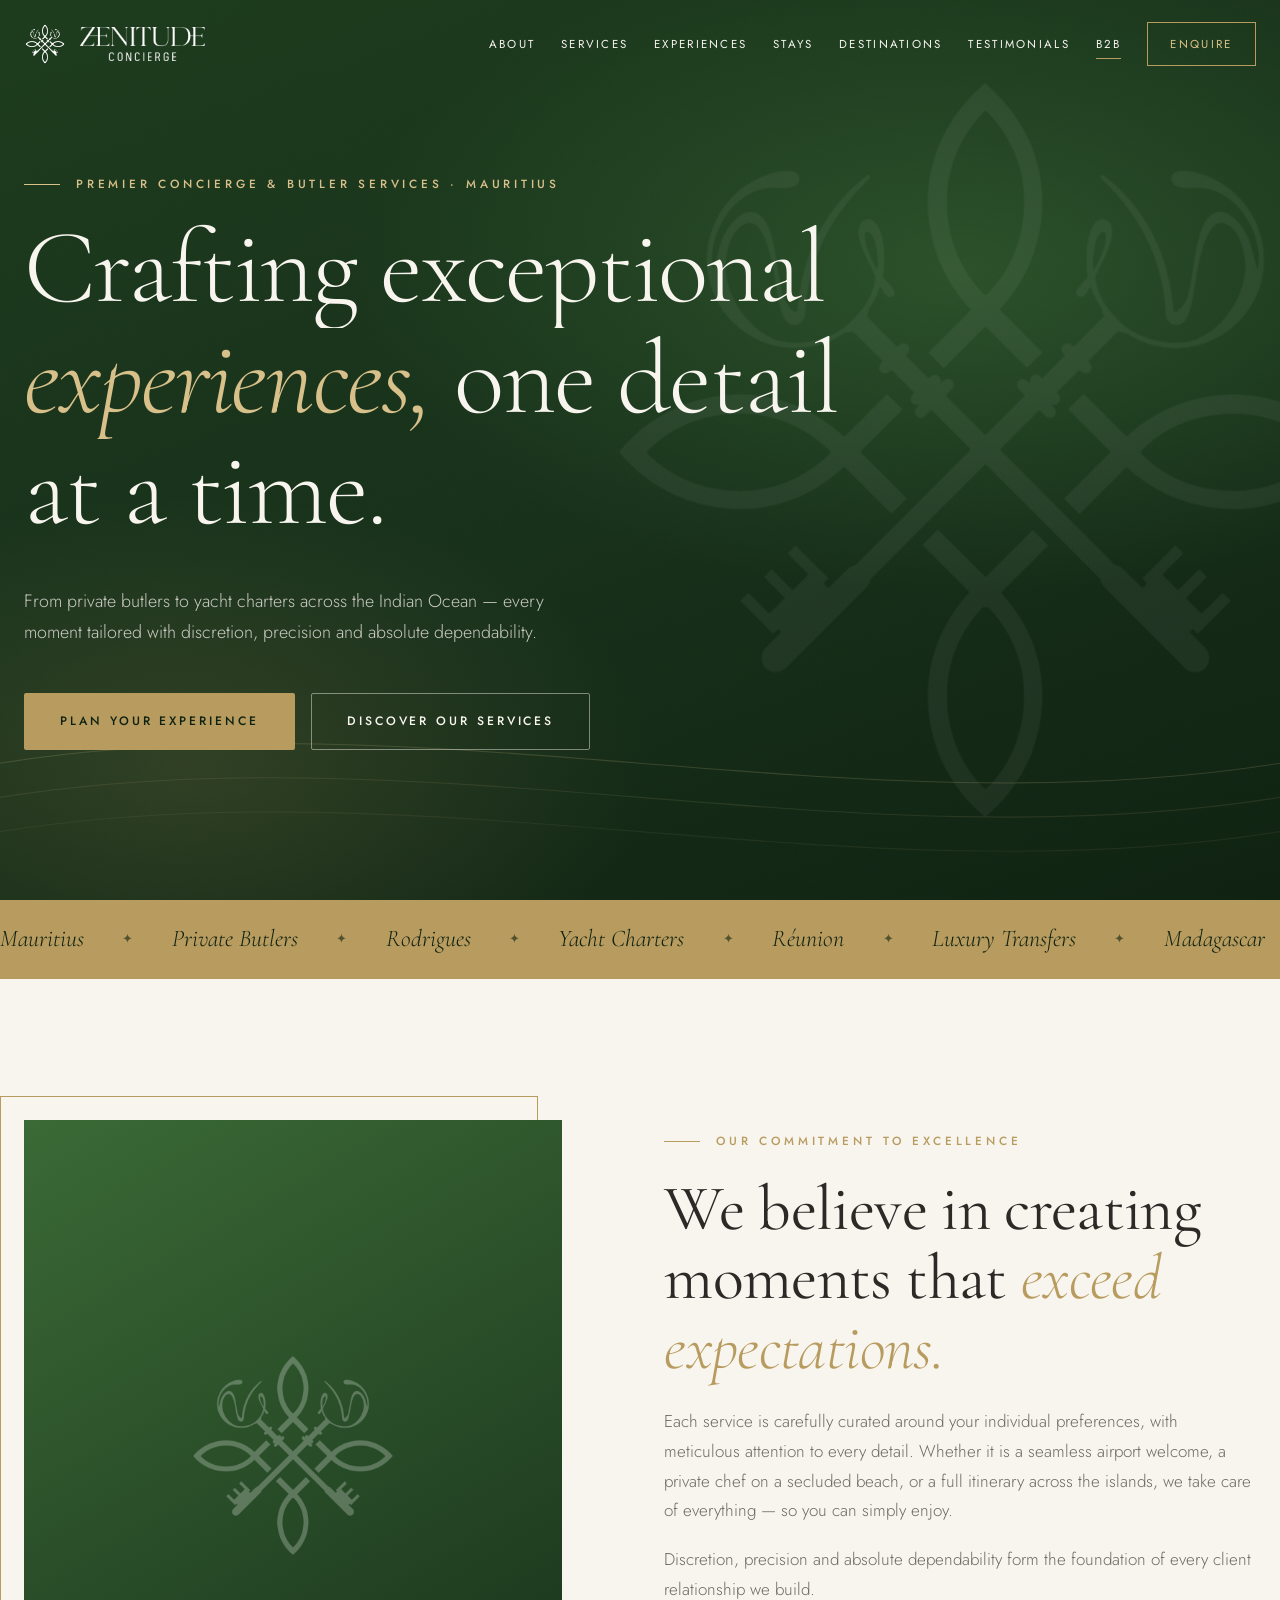
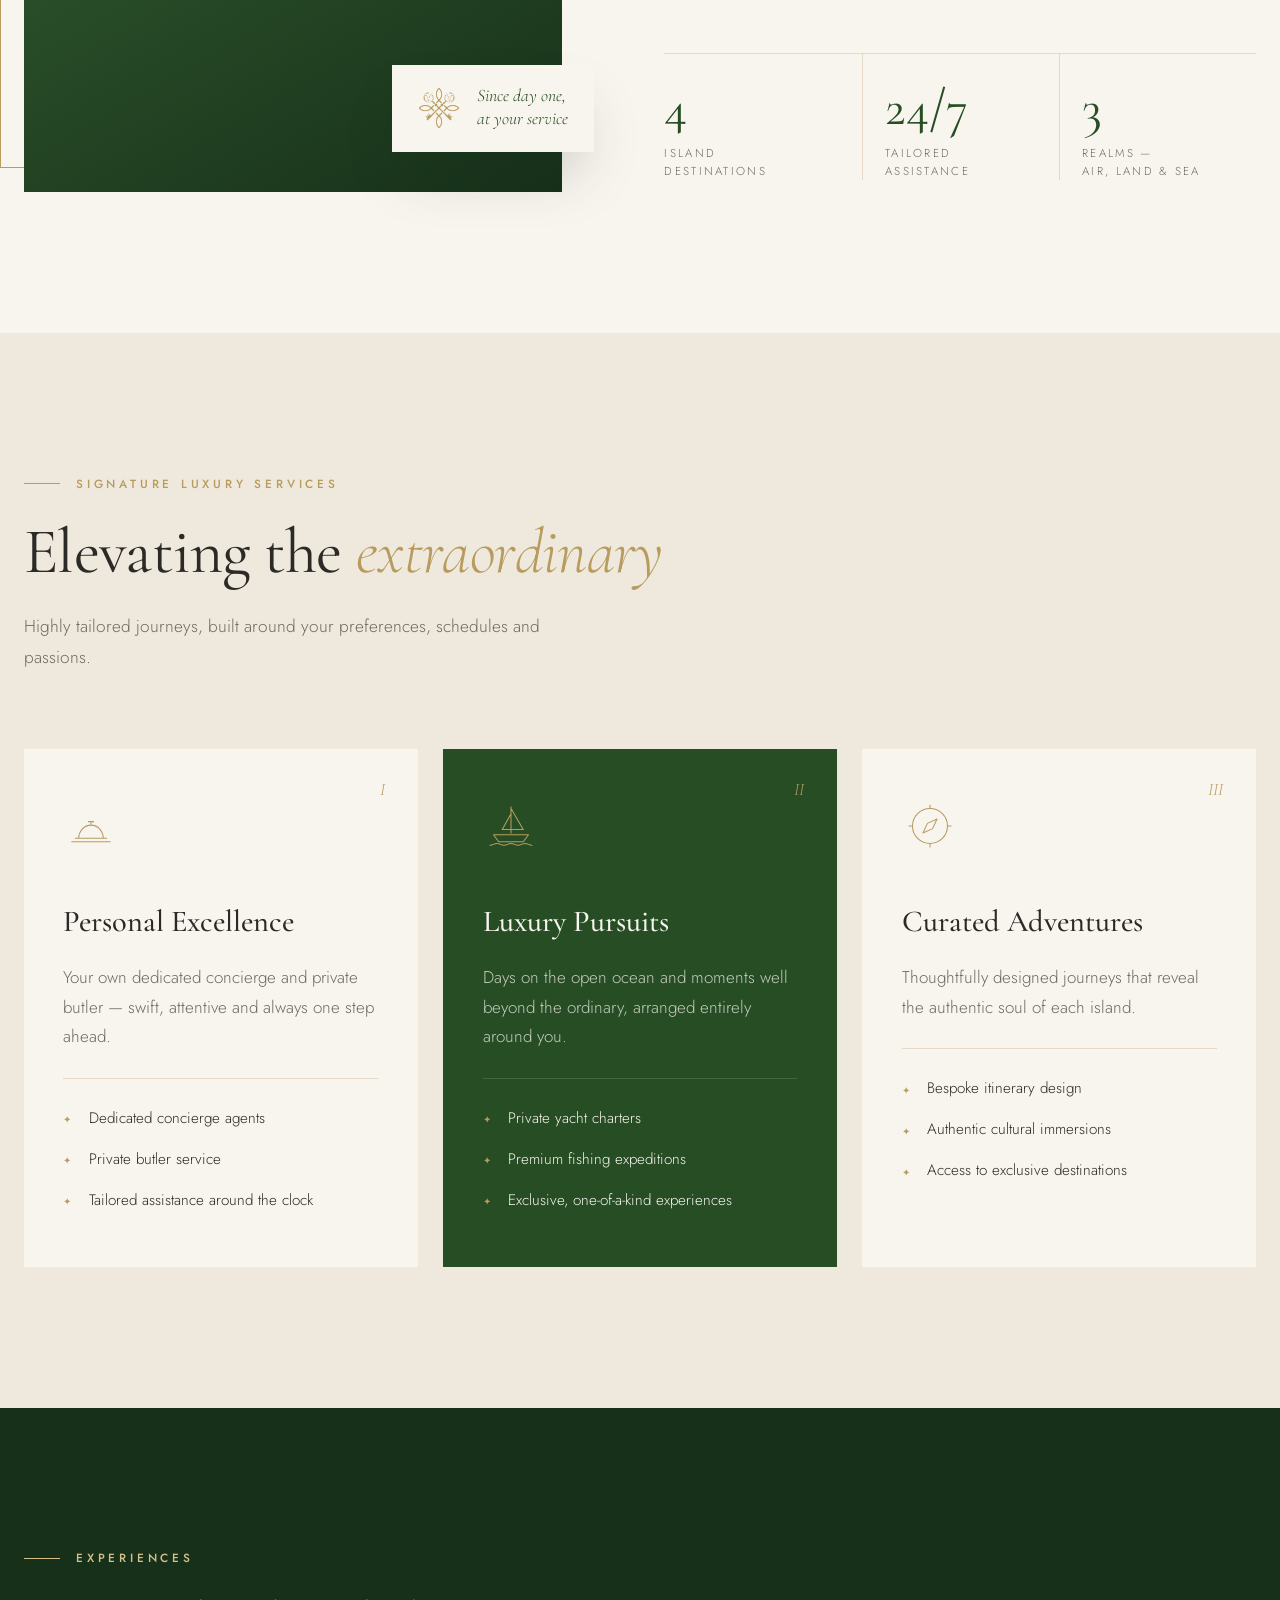
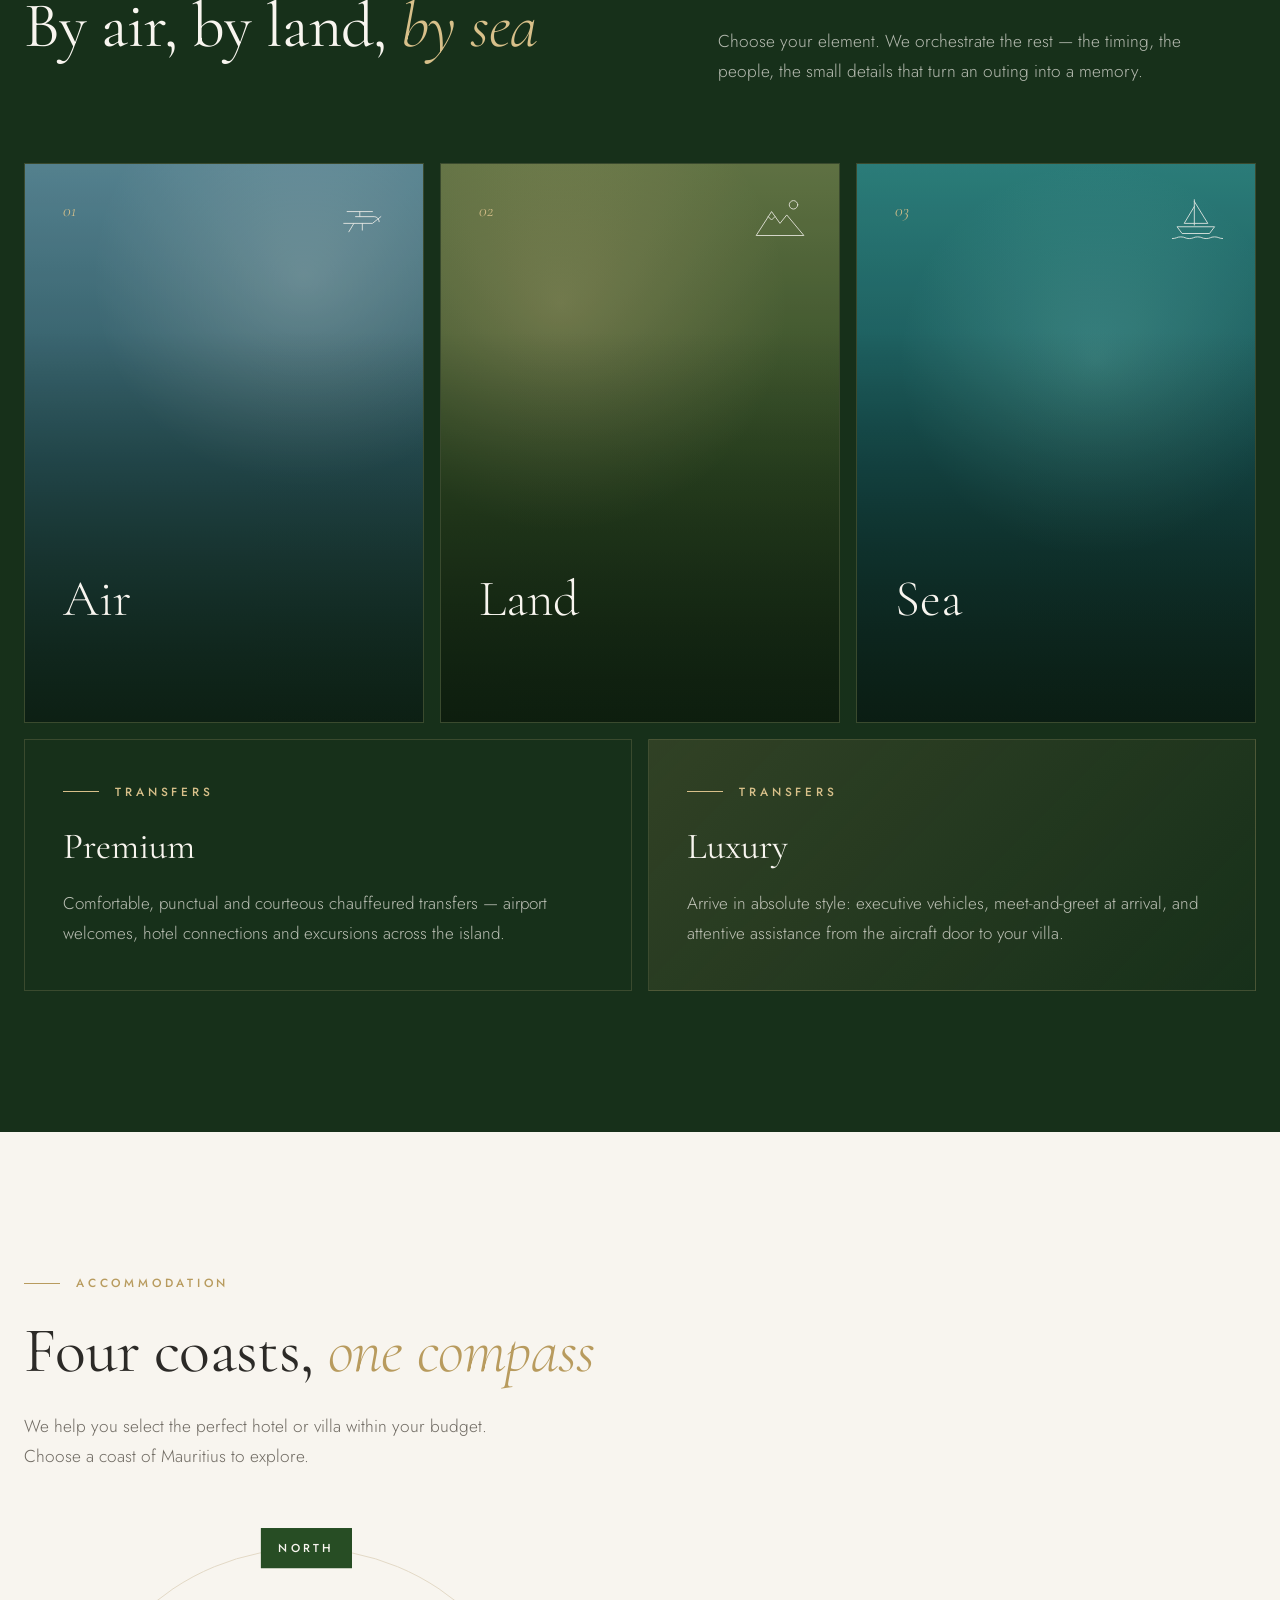
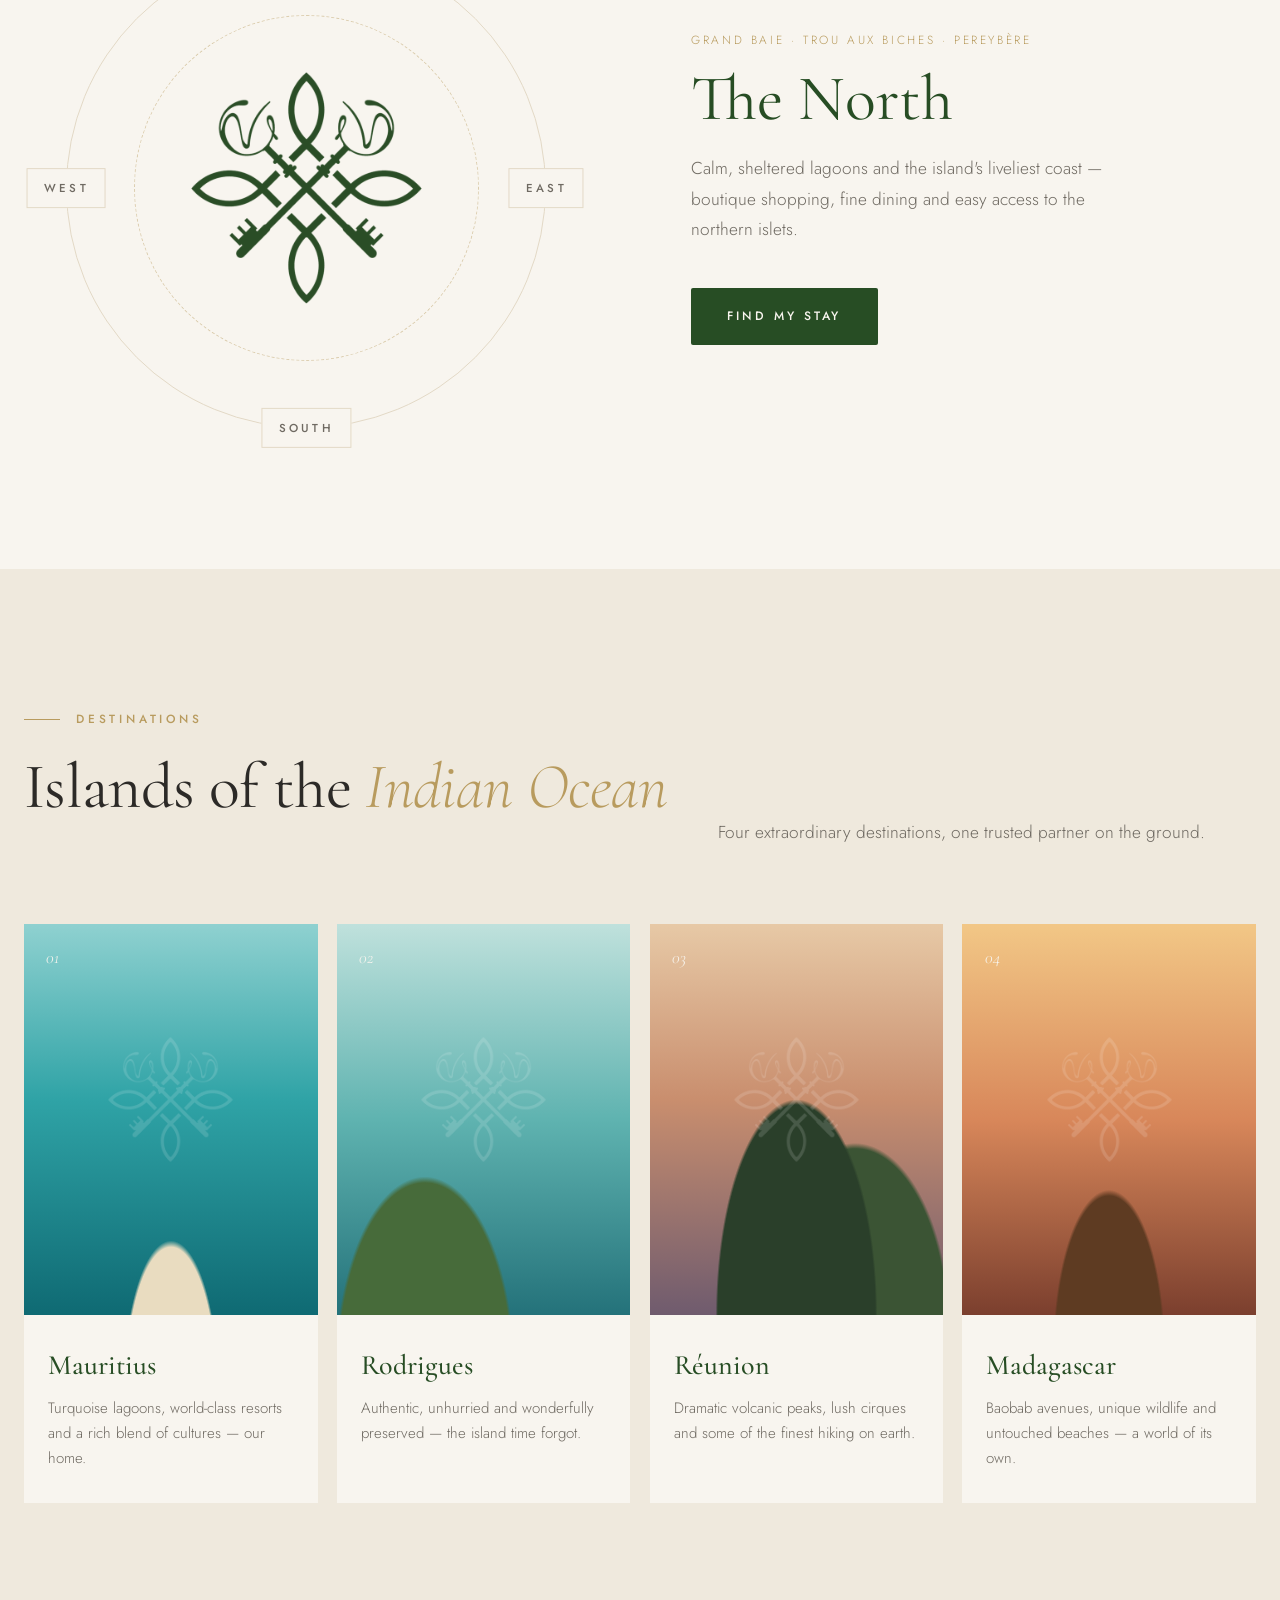
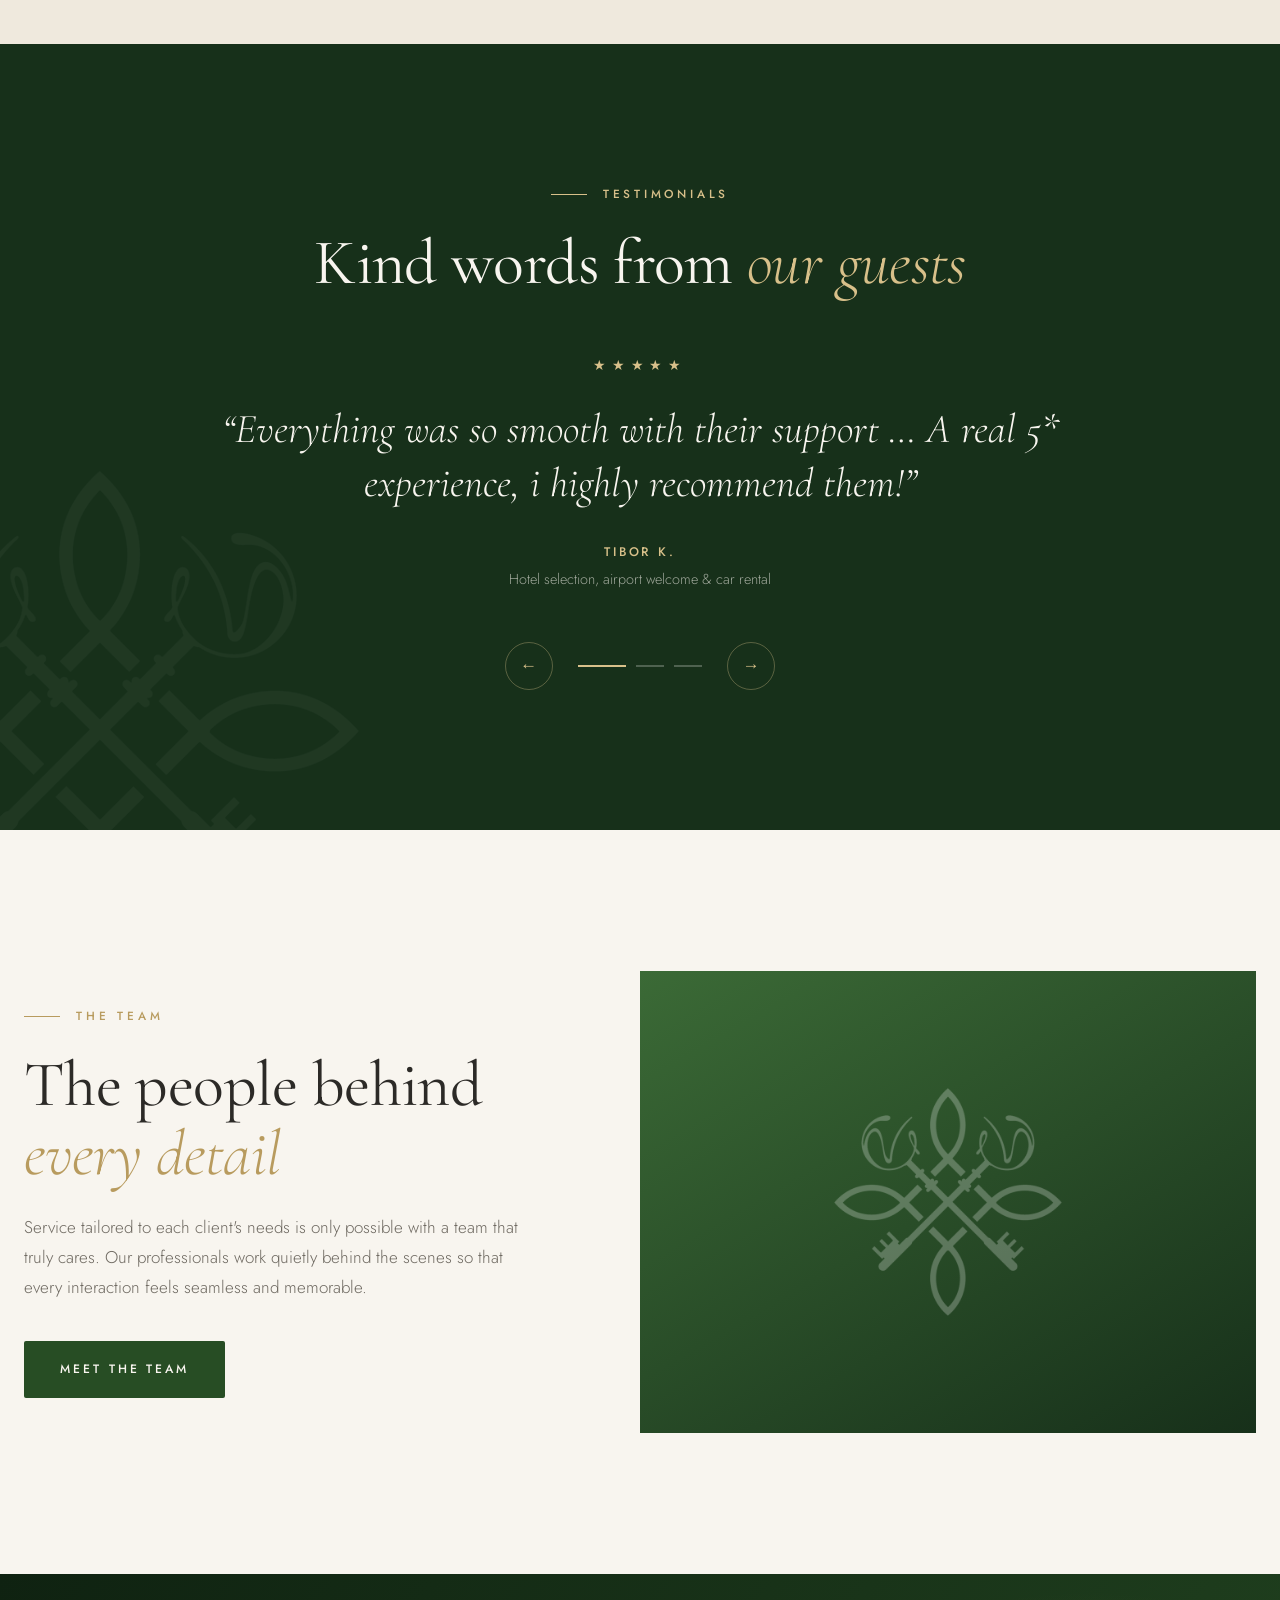
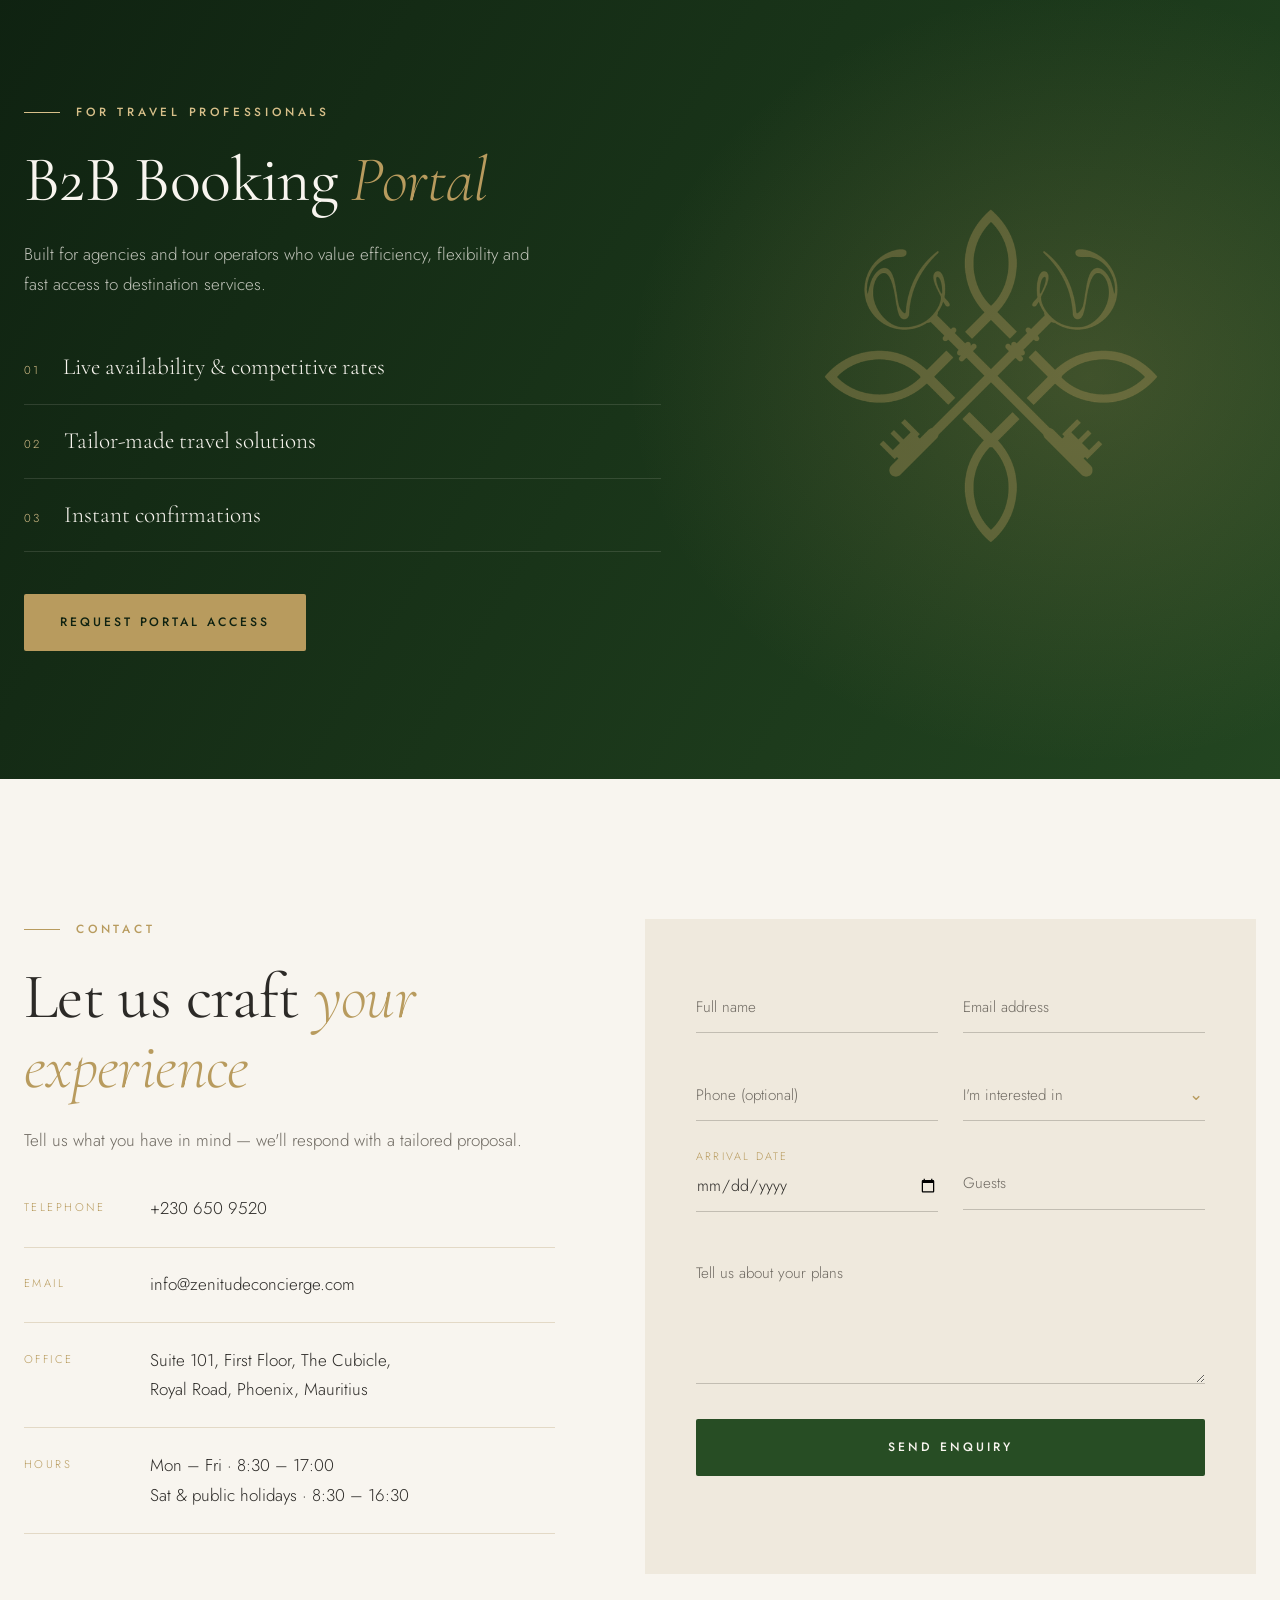
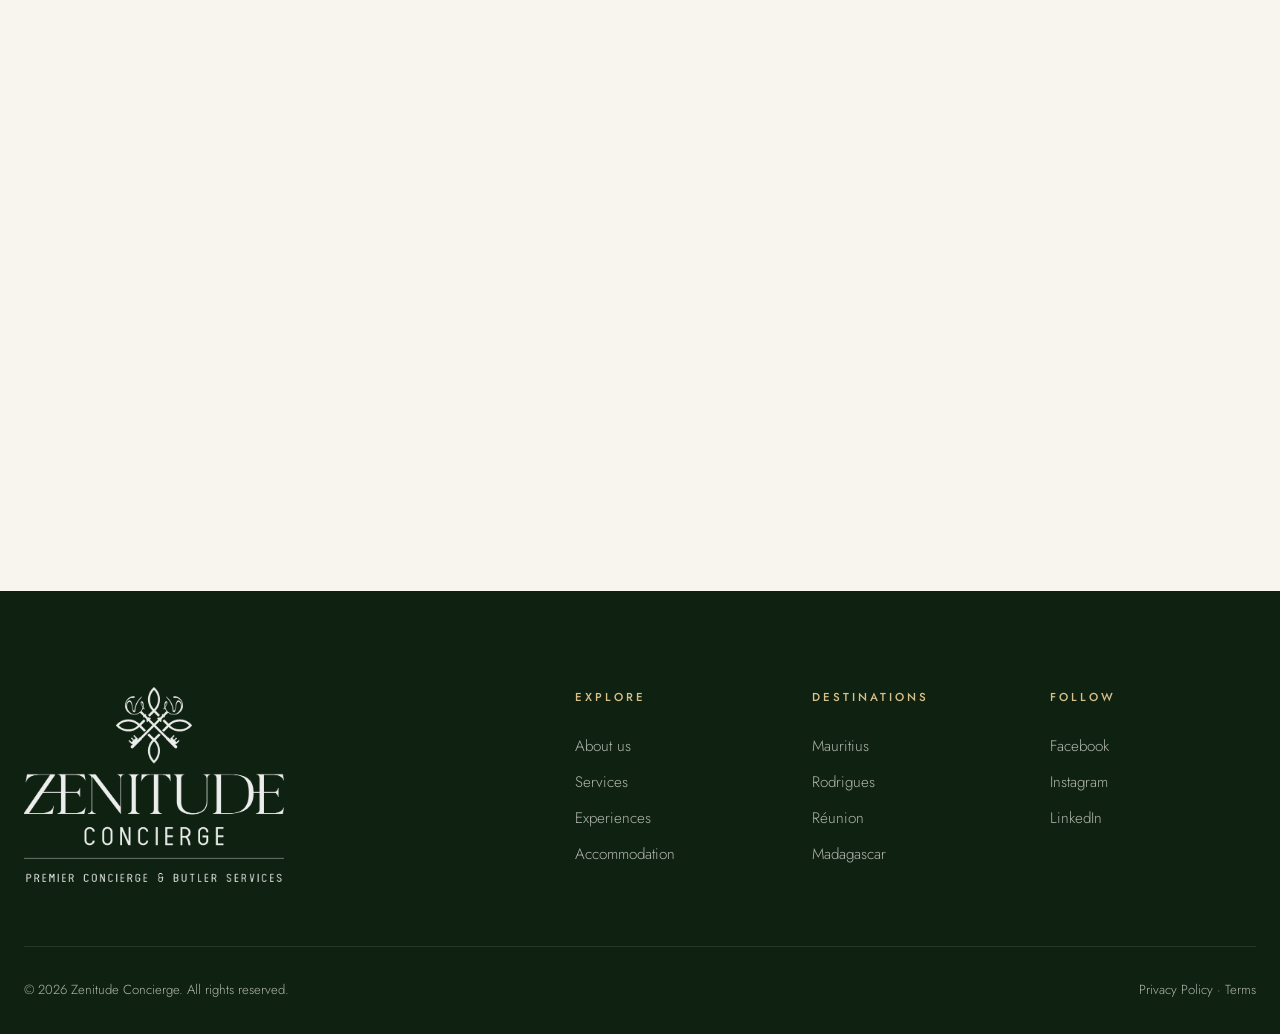
==== index.html @ 91eb210b "Add files via upload" ====
<!DOCTYPE html>
<html lang="en">
<head>
  <meta charset="UTF-8" />
  <meta name="viewport" content="width=device-width, initial-scale=1.0" />
  <title>Zenitude Concierge — Premier Concierge &amp; Butler Services · Mauritius</title>
  <meta name="description" content="Zenitude Concierge crafts exceptional experiences in Mauritius, Rodrigues, Réunion and Madagascar — private butlers, yacht charters, bespoke itineraries, premium transfers and curated stays." />
  <meta name="theme-color" content="#1b3519" />
  <meta property="og:title" content="Zenitude Concierge — Premier Concierge & Butler Services" />
  <meta property="og:description" content="Crafting exceptional experiences, one detail at a time." />
  <meta property="og:image" content="assets/logo-green.png" />
  <link rel="icon" type="image/png" sizes="32x32" href="assets/favicon-32.png" />
  <link rel="apple-touch-icon" href="assets/favicon-180.png" />
  <link rel="preconnect" href="https://fonts.googleapis.com" />
  <link rel="preconnect" href="https://fonts.gstatic.com" crossorigin />
  <link href="https://fonts.googleapis.com/css2?family=Cormorant+Garamond:ital,wght@0,300;0,400;0,500;0,600;1,300;1,400&family=Jost:wght@300;400;500&display=swap" rel="stylesheet" />
  <link rel="stylesheet" href="styles.css" />
</head>
<body>

  <!-- ============ PRELOADER ============ -->
  <div class="preloader" id="preloader" aria-hidden="true">
    <img src="assets/emblem-gold.png" alt="" class="preloader__emblem" />
    <span class="preloader__line"><span></span></span>
    <p class="preloader__text">Zenitude</p>
  </div>

  <!-- trailing ring that accompanies the emblem cursor (desktop only) -->
  <div class="cursor-ring" id="cursorRing" aria-hidden="true"></div>

  <!-- ============ HEADER ============ -->
  <header class="header" id="header">
    <div class="header__inner container">
      <a href="#top" class="header__brand" aria-label="Zenitude Concierge — home">
        <img src="assets/emblem-white.png" alt="" class="brand__emblem brand--light" />
        <img src="assets/emblem-green.png" alt="" class="brand__emblem brand--dark" />
        <img src="assets/wordmark-white.png" alt="Zenitude Concierge" class="brand__word brand--light" />
        <img src="assets/wordmark-green.png" alt="" class="brand__word brand--dark" />
      </a>

      <nav class="nav" id="nav" aria-label="Main">
        <a href="#about">About</a>
        <a href="#services">Services</a>
        <a href="#experiences">Experiences</a>
        <a href="#stays">Stays</a>
        <a href="#destinations">Destinations</a>
        <a href="#testimonials">Testimonials</a>
        <a href="#b2b">B2B</a>
        <a href="#contact" class="nav__cta">Enquire</a>
      </nav>

      <button class="burger" id="burger" aria-label="Open menu" aria-expanded="false" aria-controls="nav">
        <span></span><span></span>
      </button>
    </div>
  </header>

  <main id="top">

    <!-- ============ HERO ============ -->
    <section class="hero">
      <div class="hero__bg" aria-hidden="true">
        <img src="assets/emblem-white.png" alt="" class="hero__watermark" />
        <svg class="hero__waves" viewBox="0 0 1440 320" preserveAspectRatio="none">
          <path d="M0,192 C240,128 480,256 720,192 C960,128 1200,256 1440,192" />
          <path d="M0,224 C240,160 480,288 720,224 C960,160 1200,288 1440,224" />
          <path d="M0,256 C240,192 480,320 720,256 C960,192 1200,320 1440,256" />
        </svg>
      </div>

      <div class="hero__content container">
        <p class="eyebrow eyebrow--light reveal">Premier Concierge &amp; Butler Services · Mauritius</p>
        <h1 class="hero__title">
          <span class="line"><span>Crafting exceptional</span></span>
          <span class="line"><span><em>experiences,</em> one detail</span></span>
          <span class="line"><span>at a time.</span></span>
        </h1>
        <p class="hero__lead reveal">From private butlers to yacht charters across the Indian Ocean — every moment tailored with discretion, precision and absolute dependability.</p>
        <div class="hero__actions reveal">
          <a href="#contact" class="btn btn--gold">Plan your experience</a>
          <a href="#services" class="btn btn--ghost">Discover our services</a>
        </div>
      </div>

      <a href="#about" class="hero__scroll" aria-label="Scroll to content">
        <span>Scroll</span><i></i>
      </a>
    </section>

    <!-- ============ MARQUEE ============ -->
    <div class="marquee" aria-hidden="true">
      <div class="marquee__track">
        <span>Mauritius</span><b>✦</b><span>Private Butlers</span><b>✦</b><span>Rodrigues</span><b>✦</b><span>Yacht Charters</span><b>✦</b><span>Réunion</span><b>✦</b><span>Luxury Transfers</span><b>✦</b><span>Madagascar</span><b>✦</b><span>Bespoke Itineraries</span><b>✦</b>
        <span>Mauritius</span><b>✦</b><span>Private Butlers</span><b>✦</b><span>Rodrigues</span><b>✦</b><span>Yacht Charters</span><b>✦</b><span>Réunion</span><b>✦</b><span>Luxury Transfers</span><b>✦</b><span>Madagascar</span><b>✦</b><span>Bespoke Itineraries</span><b>✦</b>
      </div>
    </div>

    <!-- ============ ABOUT ============ -->
    <section class="about section" id="about">
      <div class="container about__grid">
        <div class="about__media reveal">
          <div class="frame">
            <img src="https://zenitudeconcierge.com/wp-content/uploads/2026/08/Hotel-Rep-1024x682.png" alt="A Zenitude Concierge representative welcoming guests" loading="lazy" onerror="this.closest('.frame').classList.add('frame--fallback')" />
            <img src="assets/emblem-white.png" alt="" class="frame__fallback-emblem" />
          </div>
          <div class="about__badge">
            <img src="assets/emblem-gold.png" alt="" />
            <span>Since day one,<br />at your service</span>
          </div>
        </div>

        <div class="about__text">
          <p class="eyebrow reveal">Our Commitment to Excellence</p>
          <h2 class="section__title reveal">We believe in creating moments that <em>exceed expectations.</em></h2>
          <p class="reveal">Each service is carefully curated around your individual preferences, with meticulous attention to every detail. Whether it is a seamless airport welcome, a private chef on a secluded beach, or a full itinerary across the islands, we take care of everything — so you can simply enjoy.</p>
          <p class="reveal">Discretion, precision and absolute dependability form the foundation of every client relationship we build.</p>

          <ul class="stats reveal">
            <li><strong data-count="4">4</strong><span>Island<br />destinations</span></li>
            <li><strong>24/7</strong><span>Tailored<br />assistance</span></li>
            <li><strong data-count="3">3</strong><span>Realms —<br />air, land &amp; sea</span></li>
          </ul>
        </div>
      </div>
    </section>

    <!-- ============ SERVICES ============ -->
    <section class="services section section--cream" id="services">
      <div class="container">
        <div class="section__head">
          <p class="eyebrow reveal">Signature Luxury Services</p>
          <h2 class="section__title reveal">Elevating the <em>extraordinary</em></h2>
          <p class="section__intro reveal">Highly tailored journeys, built around your preferences, schedules and passions.</p>
        </div>

        <div class="cards">
          <article class="card reveal">
            <span class="card__num">I</span>
            <svg class="card__icon" viewBox="0 0 64 64" aria-hidden="true"><path d="M14 46h36M18 46c0-8 6-15 14-15s14 7 14 15M32 31v-4M29 27h6M10 50h44"/></svg>
            <h3>Personal Excellence</h3>
            <p>Your own dedicated concierge and private butler — swift, attentive and always one step ahead.</p>
            <ul>
              <li>Dedicated concierge agents</li>
              <li>Private butler service</li>
              <li>Tailored assistance around the clock</li>
            </ul>
          </article>

          <article class="card card--feature reveal">
            <span class="card__num">II</span>
            <svg class="card__icon" viewBox="0 0 64 64" aria-hidden="true"><path d="M32 10v30M32 12l14 24H32M32 18 22 36h10M12 42h40l-6 8H18zM8 54c4 0 4-2 8-2s4 2 8 2 4-2 8-2 4 2 8 2 4-2 8-2 4 2 8 2"/></svg>
            <h3>Luxury Pursuits</h3>
            <p>Days on the open ocean and moments well beyond the ordinary, arranged entirely around you.</p>
            <ul>
              <li>Private yacht charters</li>
              <li>Premium fishing expeditions</li>
              <li>Exclusive, one-of-a-kind experiences</li>
            </ul>
          </article>

          <article class="card reveal">
            <span class="card__num">III</span>
            <svg class="card__icon" viewBox="0 0 64 64" aria-hidden="true"><circle cx="32" cy="32" r="20"/><path d="m40 24-5 11-11 5 5-11zM32 8v4M32 52v4M8 32h4M52 32h4"/></svg>
            <h3>Curated Adventures</h3>
            <p>Thoughtfully designed journeys that reveal the authentic soul of each island.</p>
            <ul>
              <li>Bespoke itinerary design</li>
              <li>Authentic cultural immersions</li>
              <li>Access to exclusive destinations</li>
            </ul>
          </article>
        </div>
      </div>
    </section>

    <!-- ============ EXPERIENCES ============ -->
    <section class="experiences section section--dark" id="experiences">
      <div class="container">
        <div class="section__head section__head--split">
          <div>
            <p class="eyebrow eyebrow--light reveal">Experiences</p>
            <h2 class="section__title reveal">By air, by land, <em>by sea</em></h2>
          </div>
          <p class="section__intro reveal">Choose your element. We orchestrate the rest — the timing, the people, the small details that turn an outing into a memory.</p>
        </div>

        <div class="realms">
          <article class="realm realm--air reveal" tabindex="0">
            <div class="realm__bg"></div>
            <span class="realm__idx">01</span>
            <svg class="realm__icon" viewBox="0 0 64 64" aria-hidden="true"><path d="M8 36h34l10-8M20 36l-6 10M30 36v8M22 28h22a6 6 0 0 1 6 6M12 22h30M27 22v6"/></svg>
            <div class="realm__body">
              <h3>Air</h3>
              <p>Helicopter tours and seaplane flights over turquoise lagoons, waterfalls and the iconic underwater-waterfall illusion of Le Morne.</p>
              <a href="#contact" class="link">Arrange a flight</a>
            </div>
          </article>

          <article class="realm realm--land reveal" tabindex="0">
            <div class="realm__bg"></div>
            <span class="realm__idx">02</span>
            <svg class="realm__icon" viewBox="0 0 64 64" aria-hidden="true"><path d="M4 50 22 22l10 14 8-10 20 24zM18 28l4 4 4-4"/><circle cx="48" cy="14" r="5"/></svg>
            <div class="realm__body">
              <h3>Land</h3>
              <p>Private guided excursions, nature reserves, tea routes, rum distilleries and cultural heritage — with your own friendly driver and guide.</p>
              <a href="#contact" class="link">Plan an excursion</a>
            </div>
          </article>

          <article class="realm realm--sea reveal" tabindex="0">
            <div class="realm__bg"></div>
            <span class="realm__idx">03</span>
            <svg class="realm__icon" viewBox="0 0 64 64" aria-hidden="true"><path d="M30 8v30M30 10l16 26H30M30 16 18 36h12M10 40h44l-6 8H16zM4 54c5 0 5-2 10-2s5 2 10 2 5-2 10-2 5 2 10 2 5-2 10-2 5 2 10 2"/></svg>
            <div class="realm__body">
              <h3>Sea</h3>
              <p>Private catamaran and yacht charters, deep-sea fishing, dolphin encounters and secluded island picnics.</p>
              <a href="#contact" class="link">Charter a yacht</a>
            </div>
          </article>
        </div>

        <!-- transfers -->
        <div class="transfers">
          <div class="transfer reveal">
            <p class="eyebrow eyebrow--light">Transfers</p>
            <h3>Premium</h3>
            <p>Comfortable, punctual and courteous chauffeured transfers — airport welcomes, hotel connections and excursions across the island.</p>
          </div>
          <div class="transfer transfer--gold reveal">
            <p class="eyebrow eyebrow--light">Transfers</p>
            <h3>Luxury</h3>
            <p>Arrive in absolute style: executive vehicles, meet-and-greet at arrival, and attentive assistance from the aircraft door to your villa.</p>
          </div>
        </div>
      </div>
    </section>

    <!-- ============ STAYS / ACCOMMODATION ============ -->
    <section class="stays section" id="stays">
      <div class="container">
        <div class="section__head">
          <p class="eyebrow reveal">Accommodation</p>
          <h2 class="section__title reveal">Four coasts, <em>one compass</em></h2>
          <p class="section__intro reveal">We help you select the perfect hotel or villa within your budget. Choose a coast of Mauritius to explore.</p>
        </div>

        <div class="compass reveal">
          <div class="compass__wheel">
            <img src="assets/emblem-green.png" alt="" class="compass__emblem" id="compassEmblem" />
            <button class="compass__pt compass__pt--n is-active" data-region="north">North</button>
            <button class="compass__pt compass__pt--e" data-region="east">East</button>
            <button class="compass__pt compass__pt--s" data-region="south">South</button>
            <button class="compass__pt compass__pt--w" data-region="west">West</button>
          </div>

          <div class="compass__panel" aria-live="polite">
            <p class="compass__kicker" id="regionKicker">Grand Baie · Trou aux Biches · Pereybère</p>
            <h3 class="compass__title" id="regionTitle">The North</h3>
            <p class="compass__desc" id="regionDesc">Calm, sheltered lagoons and the island's liveliest coast — boutique shopping, fine dining and easy access to the northern islets.</p>
            <a href="#contact" class="btn btn--green">Find my stay</a>
          </div>
        </div>
      </div>
    </section>

    <!-- ============ DESTINATIONS ============ -->
    <section class="destinations section section--cream" id="destinations">
      <div class="container">
        <div class="section__head section__head--split">
          <div>
            <p class="eyebrow reveal">Destinations</p>
            <h2 class="section__title reveal">Islands of the <em>Indian Ocean</em></h2>
          </div>
          <p class="section__intro reveal">Four extraordinary destinations, one trusted partner on the ground.</p>
        </div>

        <div class="dests">
          <article class="dest dest--mu reveal">
            <span class="dest__no">01</span>
            <div class="dest__art"></div>
            <div class="dest__body">
              <h3>Mauritius</h3>
              <p>Turquoise lagoons, world-class resorts and a rich blend of cultures — our home.</p>
            </div>
          </article>
          <article class="dest dest--ro reveal">
            <span class="dest__no">02</span>
            <div class="dest__art"></div>
            <div class="dest__body">
              <h3>Rodrigues</h3>
              <p>Authentic, unhurried and wonderfully preserved — the island time forgot.</p>
            </div>
          </article>
          <article class="dest dest--re reveal">
            <span class="dest__no">03</span>
            <div class="dest__art"></div>
            <div class="dest__body">
              <h3>Réunion</h3>
              <p>Dramatic volcanic peaks, lush cirques and some of the finest hiking on earth.</p>
            </div>
          </article>
          <article class="dest dest--mg reveal">
            <span class="dest__no">04</span>
            <div class="dest__art"></div>
            <div class="dest__body">
              <h3>Madagascar</h3>
              <p>Baobab avenues, unique wildlife and untouched beaches — a world of its own.</p>
            </div>
          </article>
        </div>
      </div>
    </section>

    <!-- ============ TESTIMONIALS ============ -->
    <section class="testimonials section section--dark" id="testimonials">
      <img src="assets/emblem-white.png" alt="" class="testimonials__mark" aria-hidden="true" />
      <div class="container">
        <p class="eyebrow eyebrow--light reveal center">Testimonials</p>
        <h2 class="section__title reveal center">Kind words from <em>our guests</em></h2>

        <div class="slider reveal" id="slider">
          <div class="slider__track">
            <figure class="quote is-active">
              <div class="stars" aria-label="5 stars">★★★★★</div>
              <blockquote>“Everything was so smooth with their support … A real 5* experience, i highly recommend them!”</blockquote>
              <figcaption><strong>Tibor K.</strong><span>Hotel selection, airport welcome &amp; car rental</span></figcaption>
            </figure>
            <figure class="quote">
              <div class="stars" aria-label="5 stars">★★★★★</div>
              <blockquote>“The best time we had in Mauritius … Bruno, who orchestrated everything flawlessly.”</blockquote>
              <figcaption><strong>Roy Barnatan</strong><span>Four-day private journey</span></figcaption>
            </figure>
            <figure class="quote">
              <div class="stars" aria-label="5 stars">★★★★★</div>
              <blockquote>“The excursions were very nice … We had a wonderful vacation in Mauritius.”</blockquote>
              <figcaption><strong>Birgit S.</strong><span>Four guided excursions</span></figcaption>
            </figure>
          </div>
          <div class="slider__nav">
            <button class="slider__arrow" data-dir="-1" aria-label="Previous testimonial">←</button>
            <div class="slider__dots" role="tablist"></div>
            <button class="slider__arrow" data-dir="1" aria-label="Next testimonial">→</button>
          </div>
        </div>
      </div>
    </section>

    <!-- ============ TEAM ============ -->
    <section class="team section" id="team">
      <div class="container team__grid">
        <div class="team__text">
          <p class="eyebrow reveal">The Team</p>
          <h2 class="section__title reveal">The people behind <em>every detail</em></h2>
          <p class="reveal">Service tailored to each client's needs is only possible with a team that truly cares. Our professionals work quietly behind the scenes so that every interaction feels seamless and memorable.</p>
          <a href="#contact" class="btn btn--green reveal">Meet the team</a>
        </div>
        <div class="team__media reveal">
          <div class="frame frame--wide">
            <img src="https://zenitudeconcierge.com/wp-content/uploads/2026/08/the-team-e1786623455626.png" alt="The Zenitude Concierge team" loading="lazy" onerror="this.closest('.frame').classList.add('frame--fallback')" />
            <img src="assets/emblem-white.png" alt="" class="frame__fallback-emblem" />
          </div>
        </div>
      </div>
    </section>

    <!-- ============ B2B ============ -->
    <section class="b2b" id="b2b">
      <div class="container b2b__inner">
        <div class="b2b__text">
          <p class="eyebrow eyebrow--light reveal">For Travel Professionals</p>
          <h2 class="section__title reveal">B2B Booking <em>Portal</em></h2>
          <p class="reveal">Built for agencies and tour operators who value efficiency, flexibility and fast access to destination services.</p>
          <ul class="b2b__list reveal">
            <li><span>01</span>Live availability &amp; competitive rates</li>
            <li><span>02</span>Tailor-made travel solutions</li>
            <li><span>03</span>Instant confirmations</li>
          </ul>
          <a href="mailto:sales@zenitudeconcierge.com?subject=B2B%20Portal%20Access" class="btn btn--gold reveal">Request portal access</a>
        </div>
        <div class="b2b__art reveal" aria-hidden="true">
          <img src="https://zenitudeconcierge.com/wp-content/uploads/2026/08/New-Flute-e1786538997167.png" alt="" class="b2b__flute" loading="lazy" onerror="this.style.display='none'" />
          <img src="assets/emblem-gold.png" alt="" class="b2b__emblem" />
        </div>
      </div>
    </section>

    <!-- ============ CONTACT ============ -->
    <section class="contact section" id="contact">
      <div class="container contact__grid">
        <div class="contact__info">
          <p class="eyebrow reveal">Contact</p>
          <h2 class="section__title reveal">Let us craft <em>your experience</em></h2>
          <p class="reveal">Tell us what you have in mind — we'll respond with a tailored proposal.</p>

          <dl class="details reveal">
            <div><dt>Telephone</dt><dd><a href="tel:+2306509520">+230 650 9520</a></dd></div>
            <div><dt>Email</dt><dd><a href="mailto:info@zenitudeconcierge.com">info@zenitudeconcierge.com</a></dd></div>
            <div><dt>Office</dt><dd>Suite 101, First Floor, The Cubicle,<br />Royal Road, Phoenix, Mauritius</dd></div>
            <div><dt>Hours</dt><dd>Mon – Fri · 8:30 – 17:00<br />Sat &amp; public holidays · 8:30 – 16:30</dd></div>
          </dl>
        </div>

        <form class="form reveal" id="contactForm" novalidate>
          <div class="form__row">
            <label class="field"><input type="text" name="name" placeholder=" " required /><span>Full name</span></label>
            <label class="field"><input type="email" name="email" placeholder=" " required /><span>Email address</span></label>
          </div>
          <div class="form__row">
            <label class="field"><input type="tel" name="phone" placeholder=" " /><span>Phone (optional)</span></label>
            <label class="field field--select">
              <select name="interest" required>
                <option value="" disabled selected hidden></option>
                <option>Private Butler / Concierge</option>
                <option>Yacht Charter &amp; Fishing</option>
                <option>Excursions &amp; Itineraries</option>
                <option>Transfers</option>
                <option>Accommodation</option>
                <option>B2B Partnership</option>
              </select>
              <span>I'm interested in</span>
            </label>
          </div>
          <div class="form__row">
            <label class="field"><input type="date" name="date" placeholder=" " /><span>Arrival date</span></label>
            <label class="field"><input type="number" name="guests" min="1" placeholder=" " /><span>Guests</span></label>
          </div>
          <label class="field"><textarea name="message" rows="4" placeholder=" " required></textarea><span>Tell us about your plans</span></label>
          <button type="submit" class="btn btn--green btn--full">Send enquiry</button>
          <p class="form__note" id="formNote" role="status"></p>
        </form>
      </div>

      <div class="map container reveal">
        <iframe title="Zenitude Concierge office location" src="https://maps.google.com/maps?q=The%20Cubicle%2C%20Royal%20Road%2C%20Phoenix%2C%20Mauritius&z=15&output=embed" loading="lazy" referrerpolicy="no-referrer-when-downgrade"></iframe>
      </div>
    </section>
  </main>

  <!-- ============ FOOTER ============ -->
  <footer class="footer">
    <div class="container">
      <div class="footer__top">
        <img src="assets/logo-white.png" alt="Zenitude Concierge — Premier Concierge & Butler Services" class="footer__logo" />
        <div class="footer__cols">
          <div>
            <h4>Explore</h4>
            <a href="#about">About us</a>
            <a href="#services">Services</a>
            <a href="#experiences">Experiences</a>
            <a href="#stays">Accommodation</a>
          </div>
          <div>
            <h4>Destinations</h4>
            <a href="#destinations">Mauritius</a>
            <a href="#destinations">Rodrigues</a>
            <a href="#destinations">Réunion</a>
            <a href="#destinations">Madagascar</a>
          </div>
          <div>
            <h4>Follow</h4>
            <a href="https://www.facebook.com/profile.php?id=61572717015871" target="_blank" rel="noopener">Facebook</a>
            <a href="https://www.instagram.com/zenitude_concierge/" target="_blank" rel="noopener">Instagram</a>
            <a href="https://www.linkedin.com/company/zenitude-premier-concierge-butler-services/" target="_blank" rel="noopener">LinkedIn</a>
          </div>
        </div>
      </div>
      <div class="footer__bottom">
        <p>© <span id="year">2026</span> Zenitude Concierge. All rights reserved.</p>
        <p><a href="/privacy-policy/">Privacy Policy</a> · <a href="/terms/">Terms</a></p>
      </div>
    </div>
  </footer>

  <a href="#top" class="to-top" id="toTop" aria-label="Back to top"><img src="assets/emblem-white.png" alt="" /></a>

  <script src="script.js"></script>
</body>
</html>
---- styles.css ----
/* =========================================================
   ZENITUDE CONCIERGE — styles
   Palette taken from the brand logo (moss green) + emblem
   ========================================================= */
:root {
  --moss: #274d24;
  --moss-deep: #17301a;
  --moss-ink: #0f2211;
  --moss-soft: #3b6a36;
  --ivory: #f8f5ef;
  --cream: #efe9dd;
  --sand: #e3d9c6;
  --gold: #b89b5e;
  --gold-light: #d8c08a;
  --charcoal: #3d3833;
  --text: #2c2a27;
  --muted: #6f6a62;

  --serif: "Cormorant Garamond", "Times New Roman", serif;
  --sans: "Jost", "Helvetica Neue", Arial, sans-serif;

  --ease: cubic-bezier(.22, .8, .2, 1);
  --radius: 2px;
  --header-h: 88px;
}

/* ---------- THE CURSOR: the Zenitude emblem itself ---------- */
html,
body {
  cursor: url("assets/cursor.png") 16 16, auto;
  cursor: -webkit-image-set(url("assets/cursor.png") 1x, url("assets/cursor@2x.png") 2x) 16 16, auto;
  cursor: image-set(url("assets/cursor.png") 1x, url("assets/cursor@2x.png") 2x) 16 16, auto;
}
a, button, [role="button"], select, label, .realm, .dest, .compass__pt, .slider__dots button, summary {
  cursor: url("assets/cursor-pointer.png") 16 16, pointer;
  cursor: -webkit-image-set(url("assets/cursor-pointer.png") 1x, url("assets/cursor-pointer@2x.png") 2x) 16 16, pointer;
  cursor: image-set(url("assets/cursor-pointer.png") 1x, url("assets/cursor-pointer@2x.png") 2x) 16 16, pointer;
}
input, textarea { cursor: text; }

.cursor-ring {
  position: fixed;
  top: 0; left: 0;
  width: 44px; height: 44px;
  margin: -22px 0 0 -22px;
  border: 1px solid rgba(184, 155, 94, .55);
  border-radius: 50%;
  pointer-events: none;
  z-index: 9999;
  opacity: 0;
  transition: width .35s var(--ease), height .35s var(--ease), margin .35s var(--ease),
              background-color .35s var(--ease), border-color .35s, opacity .3s;
}
.cursor-ring.is-visible { opacity: 1; }
.cursor-ring.is-hover {
  width: 70px; height: 70px; margin: -35px 0 0 -35px;
  background: rgba(184, 155, 94, .12);
  border-color: rgba(184, 155, 94, .9);
}
@media (hover: none), (pointer: coarse) { .cursor-ring { display: none; } }

/* ---------- base ---------- */
*, *::before, *::after { box-sizing: border-box; margin: 0; padding: 0; }
html { scroll-behavior: smooth; scroll-padding-top: 70px; }
body {
  font-family: var(--sans);
  font-weight: 300;
  font-size: 17px;
  line-height: 1.75;
  color: var(--text);
  background: var(--ivory);
  -webkit-font-smoothing: antialiased;
  overflow-x: hidden;
}
body.is-loading { overflow: hidden; }
img { display: block; max-width: 100%; }
a { color: inherit; text-decoration: none; }
button { font: inherit; background: none; border: 0; color: inherit; }
::selection { background: var(--moss); color: var(--ivory); }

.container { width: min(1240px, 100% - 3rem); margin-inline: auto; }
.section { padding: clamp(5rem, 11vw, 9rem) 0; position: relative; }
.section--cream { background: var(--cream); }
.section--dark { background: var(--moss-deep); color: var(--ivory); }
.center { text-align: center; }

.eyebrow {
  font-family: var(--sans);
  font-size: .74rem;
  font-weight: 500;
  letter-spacing: .32em;
  text-transform: uppercase;
  color: var(--gold);
  margin-bottom: 1.4rem;
  display: flex;
  align-items: center;
  gap: 1rem;
}
.eyebrow::before { content: ""; width: 36px; height: 1px; background: currentColor; }
.eyebrow.center { justify-content: center; }
.eyebrow--light { color: var(--gold-light); }

.section__title {
  font-family: var(--serif);
  font-weight: 400;
  font-size: clamp(2.3rem, 5vw, 4rem);
  line-height: 1.08;
  letter-spacing: -.01em;
  margin-bottom: 1.6rem;
}
.section__title em, .hero__title em { font-style: italic; color: var(--gold); font-weight: 300; }
.section--dark .section__title em { color: var(--gold-light); }
.section__head { max-width: 760px; margin-bottom: clamp(3rem, 6vw, 5rem); }
.section__head--split {
  max-width: none;
  display: grid;
  grid-template-columns: 1.2fr 1fr;
  gap: 3rem;
  align-items: end;
}
.section__intro { color: var(--muted); font-size: 1.08rem; max-width: 520px; }
.section--dark .section__intro { color: rgba(248, 245, 239, .7); }

/* ---------- buttons ---------- */
.btn {
  display: inline-flex;
  align-items: center;
  justify-content: center;
  gap: .8rem;
  padding: 1.05rem 2.2rem;
  font-size: .76rem;
  font-weight: 500;
  letter-spacing: .24em;
  text-transform: uppercase;
  border: 1px solid transparent;
  border-radius: var(--radius);
  position: relative;
  overflow: hidden;
  isolation: isolate;
  transition: color .5s var(--ease), border-color .5s var(--ease);
}
.btn::before {
  content: "";
  position: absolute; inset: 0;
  z-index: -1;
  transform: scaleX(0);
  transform-origin: right;
  transition: transform .6s var(--ease);
}
.btn:hover::before { transform: scaleX(1); transform-origin: left; }
.btn--gold { background: var(--gold); color: var(--moss-ink); }
.btn--gold::before { background: var(--ivory); }
.btn--ghost { border-color: rgba(248, 245, 239, .45); color: var(--ivory); }
.btn--ghost::before { background: var(--ivory); }
.btn--ghost:hover { color: var(--moss-deep); border-color: var(--ivory); }
.btn--green { background: var(--moss); color: var(--ivory); }
.btn--green::before { background: var(--gold); }
.btn--green:hover { color: var(--moss-ink); }
.btn--full { width: 100%; }

.link {
  display: inline-flex; align-items: center; gap: .7rem;
  font-size: .74rem; letter-spacing: .24em; text-transform: uppercase; font-weight: 500;
  color: var(--gold-light);
}
.link::after { content: "→"; transition: transform .4s var(--ease); }
.link:hover::after { transform: translateX(6px); }

/* ---------- preloader ---------- */
.preloader {
  position: fixed; inset: 0;
  z-index: 10000;
  background: var(--moss-deep);
  display: grid;
  place-content: center;
  justify-items: center;
  gap: 1.6rem;
  transition: opacity .9s var(--ease), visibility .9s;
}
.preloader.is-done { opacity: 0; visibility: hidden; }
.preloader__emblem {
  width: 110px;
  animation: emblemIn 1.6s var(--ease) both;
}
.preloader__line { width: 160px; height: 1px; background: rgba(216, 192, 138, .2); overflow: hidden; }
.preloader__line span { display: block; height: 100%; background: var(--gold-light); animation: load 1.5s var(--ease) forwards; transform-origin: left; }
.preloader__text {
  font-family: var(--serif); color: var(--ivory);
  letter-spacing: .5em; text-transform: uppercase; font-size: .9rem;
  animation: fadeUp 1s .4s var(--ease) both;
}
@keyframes emblemIn { from { opacity: 0; transform: scale(.7) rotate(-45deg); filter: blur(6px); } to { opacity: 1; transform: none; filter: none; } }
@keyframes load { from { transform: scaleX(0); } to { transform: scaleX(1); } }
@keyframes fadeUp { from { opacity: 0; transform: translateY(12px); } to { opacity: 1; transform: none; } }

/* ---------- header ---------- */
.header {
  position: fixed; inset: 0 0 auto;
  z-index: 100;
  height: var(--header-h);
  transition: background-color .5s var(--ease), height .5s var(--ease), box-shadow .5s;
}
.header__inner { height: 100%; display: flex; align-items: center; justify-content: space-between; gap: 2rem; }
.header__brand { display: flex; align-items: center; gap: .9rem; position: relative; }
.brand__emblem { width: 42px; height: 42px; transition: transform .8s var(--ease); }
.header__brand:hover .brand__emblem { transform: rotate(90deg); }
.brand__word { height: 34px; width: auto; }
.brand--dark { display: none; }

.header.is-scrolled {
  height: 72px;
  background: rgba(248, 245, 239, .9);
  backdrop-filter: blur(14px) saturate(1.2);
  -webkit-backdrop-filter: blur(14px) saturate(1.2);
  box-shadow: 0 1px 0 rgba(39, 77, 36, .1);
}
.header.is-scrolled .brand--light { display: none; }
.header.is-scrolled .brand--dark { display: block; }
.header.is-scrolled .nav a { color: var(--moss); }
.header.is-scrolled .burger span { background: var(--moss); }

.nav { display: flex; align-items: center; gap: clamp(1rem, 2vw, 2.1rem); }
.nav a {
  font-size: .72rem;
  letter-spacing: .2em;
  text-transform: uppercase;
  font-weight: 400;
  color: var(--ivory);
  position: relative;
  padding: .3rem 0;
  transition: color .3s;
}
.nav a:not(.nav__cta)::after {
  content: ""; position: absolute; left: 0; right: 0; bottom: 0; height: 1px;
  background: var(--gold); transform: scaleX(0); transform-origin: right;
  transition: transform .5s var(--ease);
}
.nav a:not(.nav__cta):hover::after,
.nav a.is-current::after { transform: scaleX(1); transform-origin: left; }
.nav__cta { border: 1px solid var(--gold); padding: .7rem 1.4rem !important; color: var(--gold-light) !important; transition: background .4s, color .4s !important; }
.header.is-scrolled .nav__cta { color: var(--moss) !important; }
.nav__cta:hover { background: var(--gold); color: var(--moss-ink) !important; }

.burger { display: none; width: 44px; height: 44px; position: relative; }
.burger span { position: absolute; left: 10px; right: 10px; height: 1px; background: var(--ivory); transition: transform .5s var(--ease), top .5s var(--ease), background .3s; }
.burger span:first-child { top: 17px; }
.burger span:last-child { top: 26px; }
.burger[aria-expanded="true"] span { background: var(--ivory) !important; }
.burger[aria-expanded="true"] span:first-child { top: 21px; transform: rotate(45deg); }
.burger[aria-expanded="true"] span:last-child { top: 21px; transform: rotate(-45deg); }

/* ---------- hero ---------- */
.hero {
  position: relative;
  min-height: 100svh;
  display: flex;
  align-items: center;
  color: var(--ivory);
  background:
    radial-gradient(ellipse 80% 60% at 75% 30%, rgba(59, 106, 54, .55), transparent 60%),
    radial-gradient(ellipse 60% 50% at 15% 85%, rgba(184, 155, 94, .16), transparent 60%),
    linear-gradient(160deg, #1d3b1d 0%, var(--moss-deep) 55%, var(--moss-ink) 100%);
  overflow: hidden;
  padding: calc(var(--header-h) + 2rem) 0 6rem;
}
.hero__bg { position: absolute; inset: 0; pointer-events: none; }
.hero__watermark {
  position: absolute;
  right: -8vw; top: 50%;
  width: min(62vw, 820px);
  opacity: .055;
  transform: translateY(-50%);
  animation: slowspin 120s linear infinite;
}
@keyframes slowspin { to { transform: translateY(-50%) rotate(360deg); } }
.hero__waves { position: absolute; left: 0; bottom: 0; width: 200%; height: 38%; animation: drift 28s linear infinite; }
.hero__waves path { fill: none; stroke: rgba(216, 192, 138, .18); stroke-width: 1; }
.hero__waves path:nth-child(2) { stroke: rgba(216, 192, 138, .11); }
.hero__waves path:nth-child(3) { stroke: rgba(216, 192, 138, .07); }
@keyframes drift { to { transform: translateX(-50%); } }
.hero::after {
  content: ""; position: absolute; inset: 0; pointer-events: none;
  background-image: url("data:image/svg+xml,%3Csvg xmlns='http://www.w3.org/2000/svg' width='160' height='160'%3E%3Cfilter id='n'%3E%3CfeTurbulence type='fractalNoise' baseFrequency='.9' numOctaves='3' stitchTiles='stitch'/%3E%3C/filter%3E%3Crect width='100%25' height='100%25' filter='url(%23n)' opacity='.5'/%3E%3C/svg%3E");
  opacity: .07; mix-blend-mode: overlay;
}

.hero__content { position: relative; z-index: 2; }
.hero__title {
  font-family: var(--serif);
  font-weight: 300;
  font-size: clamp(3rem, 8.2vw, 7.4rem);
  line-height: .98;
  letter-spacing: -.02em;
  margin-bottom: 2.2rem;
}
.hero__title em { color: var(--gold-light); }
.hero__title .line { display: block; overflow: hidden; padding-bottom: .08em; }
.hero__title .line > span { display: inline-block; transform: translateY(110%); transition: transform 1.3s var(--ease); }
.is-ready .hero__title .line > span { transform: none; }
.is-ready .hero__title .line:nth-child(2) > span { transition-delay: .12s; }
.is-ready .hero__title .line:nth-child(3) > span { transition-delay: .24s; }
.hero__lead { max-width: 560px; font-size: 1.12rem; color: rgba(248, 245, 239, .78); margin-bottom: 2.8rem; }
.hero__actions { display: flex; flex-wrap: wrap; gap: 1rem; }

.hero__scroll {
  position: absolute; left: 50%; bottom: 2.2rem; transform: translateX(-50%);
  display: flex; flex-direction: column; align-items: center; gap: .8rem;
  font-size: .65rem; letter-spacing: .4em; text-transform: uppercase; color: rgba(248, 245, 239, .6);
  z-index: 2;
}
.hero__scroll i { width: 1px; height: 54px; background: rgba(248, 245, 239, .2); position: relative; overflow: hidden; }
.hero__scroll i::after { content: ""; position: absolute; left: 0; top: -50%; width: 100%; height: 50%; background: var(--gold-light); animation: scrollline 2.2s var(--ease) infinite; }
@keyframes scrollline { to { top: 110%; } }

/* ---------- marquee ---------- */
.marquee { background: var(--gold); color: var(--moss-ink); overflow: hidden; padding: 1.15rem 0; }
.marquee__track { display: flex; gap: 2.4rem; width: max-content; animation: marquee 40s linear infinite; align-items: center; }
.marquee span { font-family: var(--serif); font-size: 1.5rem; font-style: italic; white-space: nowrap; }
.marquee b { font-size: .8rem; opacity: .6; font-weight: 400; }
@keyframes marquee { to { transform: translateX(-50%); } }

/* ---------- frames ---------- */
.frame {
  position: relative;
  aspect-ratio: 4 / 5;
  overflow: hidden;
  background: linear-gradient(150deg, var(--moss-soft), var(--moss-deep));
}
.frame--wide { aspect-ratio: 4 / 3; }
.frame > img:first-child { width: 100%; height: 100%; object-fit: cover; transition: transform 1.6s var(--ease); }
.frame:hover > img:first-child { transform: scale(1.05); }
.frame__fallback-emblem { display: none; }
.frame--fallback > img:first-child { display: none; }
.frame--fallback .frame__fallback-emblem { display: block; position: absolute; inset: 0; margin: auto; width: 40%; opacity: .25; }

/* ---------- about ---------- */
.about__grid { display: grid; grid-template-columns: 1fr 1.1fr; gap: clamp(3rem, 8vw, 8rem); align-items: center; }
.about__media { position: relative; }
.about__media::before {
  content: ""; position: absolute; inset: -1.5rem 1.5rem 1.5rem -1.5rem;
  border: 1px solid var(--gold); z-index: -1;
}
.about__badge {
  position: absolute; right: -2rem; bottom: 2.5rem;
  background: var(--ivory);
  padding: 1.3rem 1.6rem;
  display: flex; align-items: center; gap: 1rem;
  box-shadow: 0 30px 60px -20px rgba(23, 48, 26, .35);
  font-family: var(--serif); font-size: 1.1rem; font-style: italic; line-height: 1.3; color: var(--moss);
}
.about__badge img { width: 44px; animation: slowspin2 30s linear infinite; }
@keyframes slowspin2 { to { transform: rotate(360deg); } }
.about__text p:not(.eyebrow) { color: var(--muted); margin-bottom: 1.2rem; }

.stats { list-style: none; display: grid; grid-template-columns: repeat(3, 1fr); margin-top: 3rem; border-top: 1px solid var(--sand); }
.stats li { padding: 1.8rem 1rem 0 0; }
.stats li + li { padding-left: 1.4rem; border-left: 1px solid var(--sand); }
.stats strong { display: block; font-family: var(--serif); font-weight: 400; font-size: 3.2rem; line-height: 1; color: var(--moss); margin-bottom: .6rem; }
.stats span { font-size: .72rem; letter-spacing: .2em; text-transform: uppercase; color: var(--muted); line-height: 1.6; display: block; }

/* ---------- services cards ---------- */
.cards { display: grid; grid-template-columns: repeat(3, 1fr); gap: 1.6rem; }
.card {
  background: var(--ivory);
  padding: 3rem 2.4rem 2.8rem;
  position: relative;
  border: 1px solid transparent;
  transition: transform .7s var(--ease), box-shadow .7s var(--ease), border-color .5s;
}
.card:hover { transform: translateY(-10px); box-shadow: 0 40px 80px -40px rgba(23, 48, 26, .45); border-color: rgba(184, 155, 94, .5); }
.card--feature { background: var(--moss); color: var(--ivory); }
.card__num { position: absolute; top: 1.6rem; right: 2rem; font-family: var(--serif); font-style: italic; font-size: 1.1rem; color: var(--gold); }
.card__icon { width: 56px; height: 56px; margin-bottom: 2rem; fill: none; stroke: var(--gold); stroke-width: 1.2; stroke-linecap: round; stroke-linejoin: round; }
.card h3 { font-family: var(--serif); font-weight: 500; font-size: 1.9rem; margin-bottom: .9rem; }
.card p { color: var(--muted); margin-bottom: 1.6rem; }
.card--feature p { color: rgba(248, 245, 239, .75); }
.card ul { list-style: none; border-top: 1px solid var(--sand); padding-top: 1.2rem; }
.card--feature ul { border-color: rgba(248, 245, 239, .15); }
.card li { padding: .45rem 0 .45rem 1.6rem; position: relative; font-size: .95rem; }
.card li::before { content: "✦"; position: absolute; left: 0; color: var(--gold); font-size: .6rem; top: .9rem; }

/* ---------- experiences ---------- */
.experiences { overflow: hidden; }
.realms { display: flex; gap: 1rem; height: 560px; }
.realm {
  flex: 1;
  position: relative;
  overflow: hidden;
  padding: 2.4rem;
  display: flex; flex-direction: column; justify-content: flex-end;
  border: 1px solid rgba(216, 192, 138, .18);
  transition: flex .9s var(--ease), border-color .5s;
  outline: none;
}
.realm:hover, .realm:focus-visible, .realm.is-open { flex: 2.2; border-color: rgba(216, 192, 138, .6); }
.realm__bg { position: absolute; inset: 0; transition: transform 1.4s var(--ease), opacity .6s; opacity: .85; }
.realm:hover .realm__bg { transform: scale(1.06); opacity: 1; }
.realm--air .realm__bg { background: radial-gradient(circle at 70% 20%, rgba(255, 255, 255, .25), transparent 40%), linear-gradient(180deg, #5f8fa3 0%, #2b5866 55%, #15352f 100%); }
.realm--land .realm__bg { background: radial-gradient(circle at 30% 25%, rgba(216, 192, 138, .35), transparent 45%), linear-gradient(180deg, #6c7d4a 0%, #344d25 55%, #182c15 100%); }
.realm--sea .realm__bg { background: radial-gradient(circle at 60% 35%, rgba(120, 210, 205, .35), transparent 45%), linear-gradient(180deg, #2f8a8a 0%, #155259 55%, #0b2a2c 100%); }
.realm::after { content: ""; position: absolute; inset: 0; background: linear-gradient(180deg, transparent 30%, rgba(10, 25, 12, .75)); }
.realm > *:not(.realm__bg) { position: relative; z-index: 1; }
.realm__idx { position: absolute !important; top: 2rem; left: 2.4rem; font-family: var(--serif); font-style: italic; color: var(--gold-light); font-size: 1.1rem; }
.realm__icon { position: absolute !important; top: 1.8rem; right: 2rem; width: 54px; fill: none; stroke: var(--ivory); stroke-width: 1.1; stroke-linecap: round; stroke-linejoin: round; opacity: .85; }
.realm h3 { font-family: var(--serif); font-weight: 300; font-size: clamp(2.6rem, 4vw, 3.8rem); line-height: 1; margin-bottom: .6rem; }
.realm p, .realm .link {
  max-width: 420px;
  opacity: 0; transform: translateY(16px); max-height: 0;
  transition: opacity .6s var(--ease), transform .6s var(--ease), max-height .6s var(--ease);
}
.realm p { color: rgba(248, 245, 239, .82); margin-bottom: 1.2rem; }
.realm:hover p, .realm:hover .link, .realm:focus-visible p, .realm:focus-visible .link, .realm.is-open p, .realm.is-open .link {
  opacity: 1; transform: none; max-height: 200px; transition-delay: .25s;
}

.transfers { display: grid; grid-template-columns: 1fr 1fr; gap: 1rem; margin-top: 1rem; }
.transfer { padding: 2.6rem 2.4rem; border: 1px solid rgba(216, 192, 138, .18); transition: background .5s; }
.transfer:hover { background: rgba(255, 255, 255, .03); }
.transfer--gold { background: linear-gradient(135deg, rgba(184, 155, 94, .16), transparent); }
.transfer .eyebrow { margin-bottom: .8rem; }
.transfer h3 { font-family: var(--serif); font-weight: 400; font-size: 2.3rem; margin-bottom: .6rem; }
.transfer p:not(.eyebrow) { color: rgba(248, 245, 239, .72); }

/* ---------- stays / compass ---------- */
.compass { display: grid; grid-template-columns: 1fr 1fr; gap: clamp(3rem, 8vw, 7rem); align-items: center; }
.compass__wheel { position: relative; aspect-ratio: 1; max-width: 480px; width: 100%; margin-inline: auto; }
.compass__wheel::before, .compass__wheel::after {
  content: ""; position: absolute; border-radius: 50%; border: 1px solid var(--sand);
}
.compass__wheel::before { inset: 0; }
.compass__wheel::after { inset: 14%; border-style: dashed; border-color: rgba(184, 155, 94, .45); animation: slowspin2 80s linear infinite; }
.compass__emblem { position: absolute; inset: 24%; width: 52%; transition: transform 1.1s var(--ease); }
.compass__pt {
  position: absolute;
  font-size: .72rem; letter-spacing: .28em; text-transform: uppercase; font-weight: 500;
  background: var(--ivory); color: var(--muted);
  padding: .55rem 1rem;
  border: 1px solid var(--sand);
  transition: all .4s var(--ease);
  z-index: 2;
}
.compass__pt:hover { color: var(--moss); border-color: var(--gold); }
.compass__pt.is-active { background: var(--moss); color: var(--ivory); border-color: var(--moss); }
.compass__pt--n { top: 0; left: 50%; transform: translate(-50%, -50%); }
.compass__pt--s { bottom: 0; left: 50%; transform: translate(-50%, 50%); }
.compass__pt--e { right: 0; top: 50%; transform: translate(50%, -50%); }
.compass__pt--w { left: 0; top: 50%; transform: translate(-50%, -50%); }
.compass__kicker { font-size: .74rem; letter-spacing: .22em; text-transform: uppercase; color: var(--gold); margin-bottom: 1rem; }
.compass__title { font-family: var(--serif); font-weight: 400; font-size: clamp(2.6rem, 5vw, 4rem); color: var(--moss); line-height: 1; margin-bottom: 1.4rem; }
.compass__desc { color: var(--muted); font-size: 1.08rem; margin-bottom: 2.4rem; max-width: 460px; min-height: 5.6em; }
.compass__panel > * { transition: opacity .4s var(--ease), transform .4s var(--ease); }
.compass__panel.is-swapping > *:not(.btn) { opacity: 0; transform: translateY(10px); }

/* ---------- destinations ---------- */
.dests { display: grid; grid-template-columns: repeat(4, 1fr); gap: 1.2rem; }
.dest { position: relative; background: var(--ivory); overflow: hidden; transition: transform .7s var(--ease), box-shadow .7s var(--ease); }
.dest:hover { transform: translateY(-8px); box-shadow: 0 40px 70px -40px rgba(23, 48, 26, .5); }
.dest__no { position: absolute; top: 1.2rem; left: 1.4rem; z-index: 2; font-family: var(--serif); font-style: italic; color: var(--ivory); font-size: 1.1rem; }
.dest__art { aspect-ratio: 3 / 4; position: relative; overflow: hidden; transition: transform 1.4s var(--ease); }
.dest:hover .dest__art { transform: scale(1.05); }
.dest__art::after {
  content: ""; position: absolute; inset: 0;
  background: url("assets/emblem-white.png") center 42% / 46% no-repeat;
  opacity: .14; transition: opacity .6s, transform 1.4s var(--ease);
}
.dest:hover .dest__art::after { opacity: .3; transform: rotate(45deg); }
.dest--mu .dest__art { background: radial-gradient(ellipse at 50% 120%, #e9dcc0 0 22%, transparent 23%), linear-gradient(180deg, #8fd1d0 0%, #2fa3a6 45%, #0f6a73 100%); }
.dest--ro .dest__art { background: radial-gradient(ellipse at 30% 115%, #476b3a 0 30%, transparent 31%), linear-gradient(180deg, #bfe1dc 0%, #5fb3b0 50%, #24727a 100%); }
.dest--re .dest__art { background: radial-gradient(ellipse at 50% 100%, #2a3f2a 0 38%, transparent 39%), radial-gradient(ellipse at 70% 105%, #3b5434 0 32%, transparent 33%), linear-gradient(180deg, #e7c9a6 0%, #c98e6e 45%, #6f5b6e 100%); }
.dest--mg .dest__art { background: radial-gradient(ellipse at 50% 110%, #5e3b22 0 26%, transparent 27%), linear-gradient(180deg, #f2c786 0%, #d8875a 50%, #7b3f2e 100%); }
.dest__body { padding: 1.6rem 1.5rem 2rem; }
.dest h3 { font-family: var(--serif); font-weight: 500; font-size: 1.75rem; color: var(--moss); margin-bottom: .4rem; }
.dest p { font-size: .94rem; color: var(--muted); line-height: 1.65; }

/* ---------- testimonials ---------- */
.testimonials { overflow: hidden; }
.testimonials__mark { position: absolute; width: 560px; left: -180px; bottom: -180px; opacity: .04; }
.slider { max-width: 900px; margin: 3.5rem auto 0; text-align: center; }
.slider__track { display: grid; }
.quote { grid-area: 1 / 1; opacity: 0; visibility: hidden; transform: translateY(20px); transition: opacity .8s var(--ease), transform .8s var(--ease), visibility .8s; }
.quote.is-active { opacity: 1; visibility: visible; transform: none; }
.stars { color: var(--gold-light); letter-spacing: .4em; font-size: .9rem; margin-bottom: 1.6rem; }
.quote blockquote { font-family: var(--serif); font-weight: 300; font-style: italic; font-size: clamp(1.6rem, 3.2vw, 2.6rem); line-height: 1.3; margin-bottom: 2rem; }
.quote figcaption strong { display: block; font-weight: 500; letter-spacing: .24em; text-transform: uppercase; font-size: .78rem; color: var(--gold-light); }
.quote figcaption span { font-size: .9rem; color: rgba(248, 245, 239, .6); }
.slider__nav { display: flex; justify-content: center; align-items: center; gap: 1.6rem; margin-top: 3rem; }
.slider__arrow { width: 48px; height: 48px; border: 1px solid rgba(216, 192, 138, .35); border-radius: 50%; color: var(--gold-light); transition: background .4s, color .4s; }
.slider__arrow:hover { background: var(--gold); color: var(--moss-ink); }
.slider__dots { display: flex; gap: .6rem; }
.slider__dots button { width: 28px; height: 2px; background: rgba(248, 245, 239, .25); transition: background .4s, width .4s var(--ease); }
.slider__dots button.is-active { width: 48px; background: var(--gold-light); }

/* ---------- team ---------- */
.team__grid { display: grid; grid-template-columns: 1fr 1.2fr; gap: clamp(3rem, 8vw, 7rem); align-items: center; }
.team__text p:not(.eyebrow) { color: var(--muted); margin-bottom: 2.4rem; }

/* ---------- B2B ---------- */
.b2b {
  background:
    radial-gradient(ellipse 60% 80% at 85% 50%, rgba(184, 155, 94, .22), transparent 60%),
    linear-gradient(120deg, var(--moss-ink), var(--moss) 120%);
  color: var(--ivory);
  padding: clamp(5rem, 10vw, 8rem) 0;
  overflow: hidden;
}
.b2b__inner { display: grid; grid-template-columns: 1.2fr 1fr; gap: 4rem; align-items: center; }
.b2b__text > p:not(.eyebrow) { color: rgba(248, 245, 239, .75); max-width: 520px; margin-bottom: 2rem; }
.b2b__list { list-style: none; margin-bottom: 2.6rem; }
.b2b__list li { display: flex; gap: 1.4rem; align-items: baseline; padding: 1rem 0; border-bottom: 1px solid rgba(248, 245, 239, .12); font-family: var(--serif); font-size: 1.45rem; }
.b2b__list span { font-family: var(--sans); font-size: .72rem; letter-spacing: .2em; color: var(--gold-light); }
.b2b__art { position: relative; display: grid; place-items: center; min-height: 380px; }
.b2b__emblem { width: min(360px, 80%); opacity: .9; animation: float 8s ease-in-out infinite; }
.b2b__flute { position: absolute; height: 115%; width: auto; object-fit: contain; z-index: 2; filter: drop-shadow(0 30px 40px rgba(0, 0, 0, .35)); }
.b2b__flute ~ .b2b__emblem { opacity: .35; }
@keyframes float { 50% { transform: translateY(-14px) rotate(4deg); } }

/* ---------- contact ---------- */
.contact__grid { display: grid; grid-template-columns: 1fr 1.15fr; gap: clamp(3rem, 7vw, 6rem); }
.contact__info > p:not(.eyebrow) { color: var(--muted); margin-bottom: 2.4rem; }
.details { display: grid; gap: 1.4rem; }
.details div { display: grid; grid-template-columns: 110px 1fr; gap: 1rem; padding-bottom: 1.4rem; border-bottom: 1px solid var(--sand); }
.details dt { font-size: .7rem; letter-spacing: .22em; text-transform: uppercase; color: var(--gold); padding-top: .25rem; }
.details dd { color: var(--text); }
.details a { background: linear-gradient(var(--gold), var(--gold)) 0 100% / 0 1px no-repeat; transition: background-size .5s var(--ease); }
.details a:hover { background-size: 100% 1px; }

.form { background: var(--cream); padding: clamp(2rem, 4vw, 3.4rem); display: grid; gap: 1.6rem; align-content: start; }
.form__row { display: grid; grid-template-columns: 1fr 1fr; gap: 1.6rem; }
.field { position: relative; display: block; }
.field input, .field textarea, .field select {
  width: 100%;
  font: inherit; font-size: 1rem; color: var(--text);
  background: transparent;
  border: 0; border-bottom: 1px solid rgba(61, 56, 51, .25);
  padding: 1.5rem 0 .6rem;
  outline: none; border-radius: 0;
  transition: border-color .4s;
  appearance: none; -webkit-appearance: none;
}
.field textarea { resize: vertical; min-height: 120px; }
.field span {
  position: absolute; left: 0; top: 1.45rem;
  font-size: .95rem; color: var(--muted);
  pointer-events: none;
  transition: all .35s var(--ease);
}
.field input:focus, .field textarea:focus, .field select:focus { border-color: var(--moss); }
.field input:focus + span, .field input:not(:placeholder-shown) + span,
.field textarea:focus + span, .field textarea:not(:placeholder-shown) + span,
.field select:focus + span, .field select:valid + span,
.field input[type="date"] + span {
  top: 0; font-size: .68rem; letter-spacing: .2em; text-transform: uppercase; color: var(--gold);
}
.field--select::after { content: "⌄"; position: absolute; right: 2px; top: 1.3rem; color: var(--gold); pointer-events: none; }
.field.is-invalid input, .field.is-invalid textarea, .field.is-invalid select { border-color: #a5523d; }
.form__note { font-size: .9rem; color: var(--moss); min-height: 1.5em; text-align: center; }

.map { margin-top: clamp(4rem, 8vw, 6rem); }
.map iframe { width: 100%; height: 380px; border: 0; filter: grayscale(.9) sepia(.25) contrast(1.05); transition: filter .8s; display: block; }
.map iframe:hover { filter: none; }

/* ---------- footer ---------- */
.footer { background: var(--moss-ink); color: rgba(248, 245, 239, .7); padding: 6rem 0 2rem; }
.footer__top { display: grid; grid-template-columns: 1fr 1.4fr; gap: 4rem; align-items: start; padding-bottom: 4rem; border-bottom: 1px solid rgba(248, 245, 239, .1); }
.footer__logo { width: 260px; opacity: .92; }
.footer__cols { display: grid; grid-template-columns: repeat(3, 1fr); gap: 2rem; }
.footer h4 { font-weight: 500; font-size: .72rem; letter-spacing: .26em; text-transform: uppercase; color: var(--gold-light); margin-bottom: 1.3rem; }
.footer__cols a { display: block; padding: .3rem 0; font-size: .95rem; transition: color .3s, transform .4s var(--ease); }
.footer__cols a:hover { color: var(--ivory); transform: translateX(4px); }
.footer__bottom { display: flex; justify-content: space-between; flex-wrap: wrap; gap: 1rem; padding-top: 2rem; font-size: .82rem; }
.footer__bottom a:hover { color: var(--gold-light); }

.to-top {
  position: fixed; right: 1.6rem; bottom: 1.6rem; z-index: 90;
  width: 52px; height: 52px; border-radius: 50%;
  background: var(--moss); display: grid; place-items: center;
  box-shadow: 0 14px 30px -10px rgba(15, 34, 17, .6);
  opacity: 0; transform: translateY(20px); pointer-events: none;
  transition: opacity .5s var(--ease), transform .5s var(--ease), background .3s;
}
.to-top img { width: 26px; transition: transform .8s var(--ease); }
.to-top:hover { background: var(--gold); }
.to-top:hover img { transform: rotate(90deg); }
.to-top.is-visible { opacity: 1; transform: none; pointer-events: auto; }

/* ---------- reveal on scroll ---------- */
.reveal { opacity: 0; transform: translateY(36px); transition: opacity 1.1s var(--ease), transform 1.1s var(--ease); }
.reveal.is-in { opacity: 1; transform: none; }

/* ---------- responsive ---------- */
@media (max-width: 1100px) {
  .nav { gap: 1.1rem; }
  .nav a { font-size: .66rem; letter-spacing: .15em; }
  .dests { grid-template-columns: repeat(2, 1fr); }
}
@media (max-width: 960px) {
  :root { --header-h: 76px; }
  .burger { display: block; z-index: 3; }
  .nav {
    position: fixed; inset: 0;
    flex-direction: column; justify-content: center; gap: 1.6rem;
    background: var(--moss-deep);
    opacity: 0; visibility: hidden;
    transition: opacity .5s var(--ease), visibility .5s;
  }
  .nav.is-open { opacity: 1; visibility: visible; }
  .nav a { font-family: var(--serif); font-size: 2rem !important; letter-spacing: .02em !important; text-transform: none; color: var(--ivory) !important; }
  .nav__cta { font-family: var(--sans) !important; font-size: .8rem !important; letter-spacing: .24em !important; text-transform: uppercase !important; margin-top: 1rem; }
  .brand__word { height: 28px; }
  .about__grid, .team__grid, .compass, .contact__grid, .b2b__inner, .footer__top, .section__head--split { grid-template-columns: 1fr; }
  .about__badge { right: 1rem; }
  .cards { grid-template-columns: 1fr; }
  .realms { flex-direction: column; height: auto; }
  .realm { min-height: 260px; }
  .realm p, .realm .link { opacity: 1; transform: none; max-height: none; }
  .transfers { grid-template-columns: 1fr; }
  .b2b__art { min-height: 280px; }
}
@media (max-width: 600px) {
  body { font-size: 16px; }
  .dests, .form__row, .stats { grid-template-columns: 1fr; }
  .stats li + li { border-left: 0; padding-left: 0; border-top: 1px solid var(--sand); }
  .stats li { padding-bottom: 1.4rem; }
  .details div { grid-template-columns: 1fr; gap: .2rem; }
  .footer__cols { grid-template-columns: 1fr 1fr; }
  .brand__emblem { width: 36px; height: 36px; }
  .brand__word { height: 24px; }
  .about__media::before { inset: -.8rem .8rem .8rem -.8rem; }
}
@media (prefers-reduced-motion: reduce) {
  *, *::before, *::after { animation-duration: .01ms !important; animation-iteration-count: 1 !important; transition-duration: .01ms !important; }
  html { scroll-behavior: auto; }
}

/* hide scroll cue when the hero content would collide with it */
@media (max-height: 940px) { .hero__scroll { display: none; } }
@media (max-width: 600px) {
  .compass__wheel { width: calc(100% - 4.5rem); }
  .compass__pt { font-size: .64rem; padding: .45rem .7rem; letter-spacing: .2em; }
}
@media (max-width: 960px) { .realm { padding-top: 6rem; } }
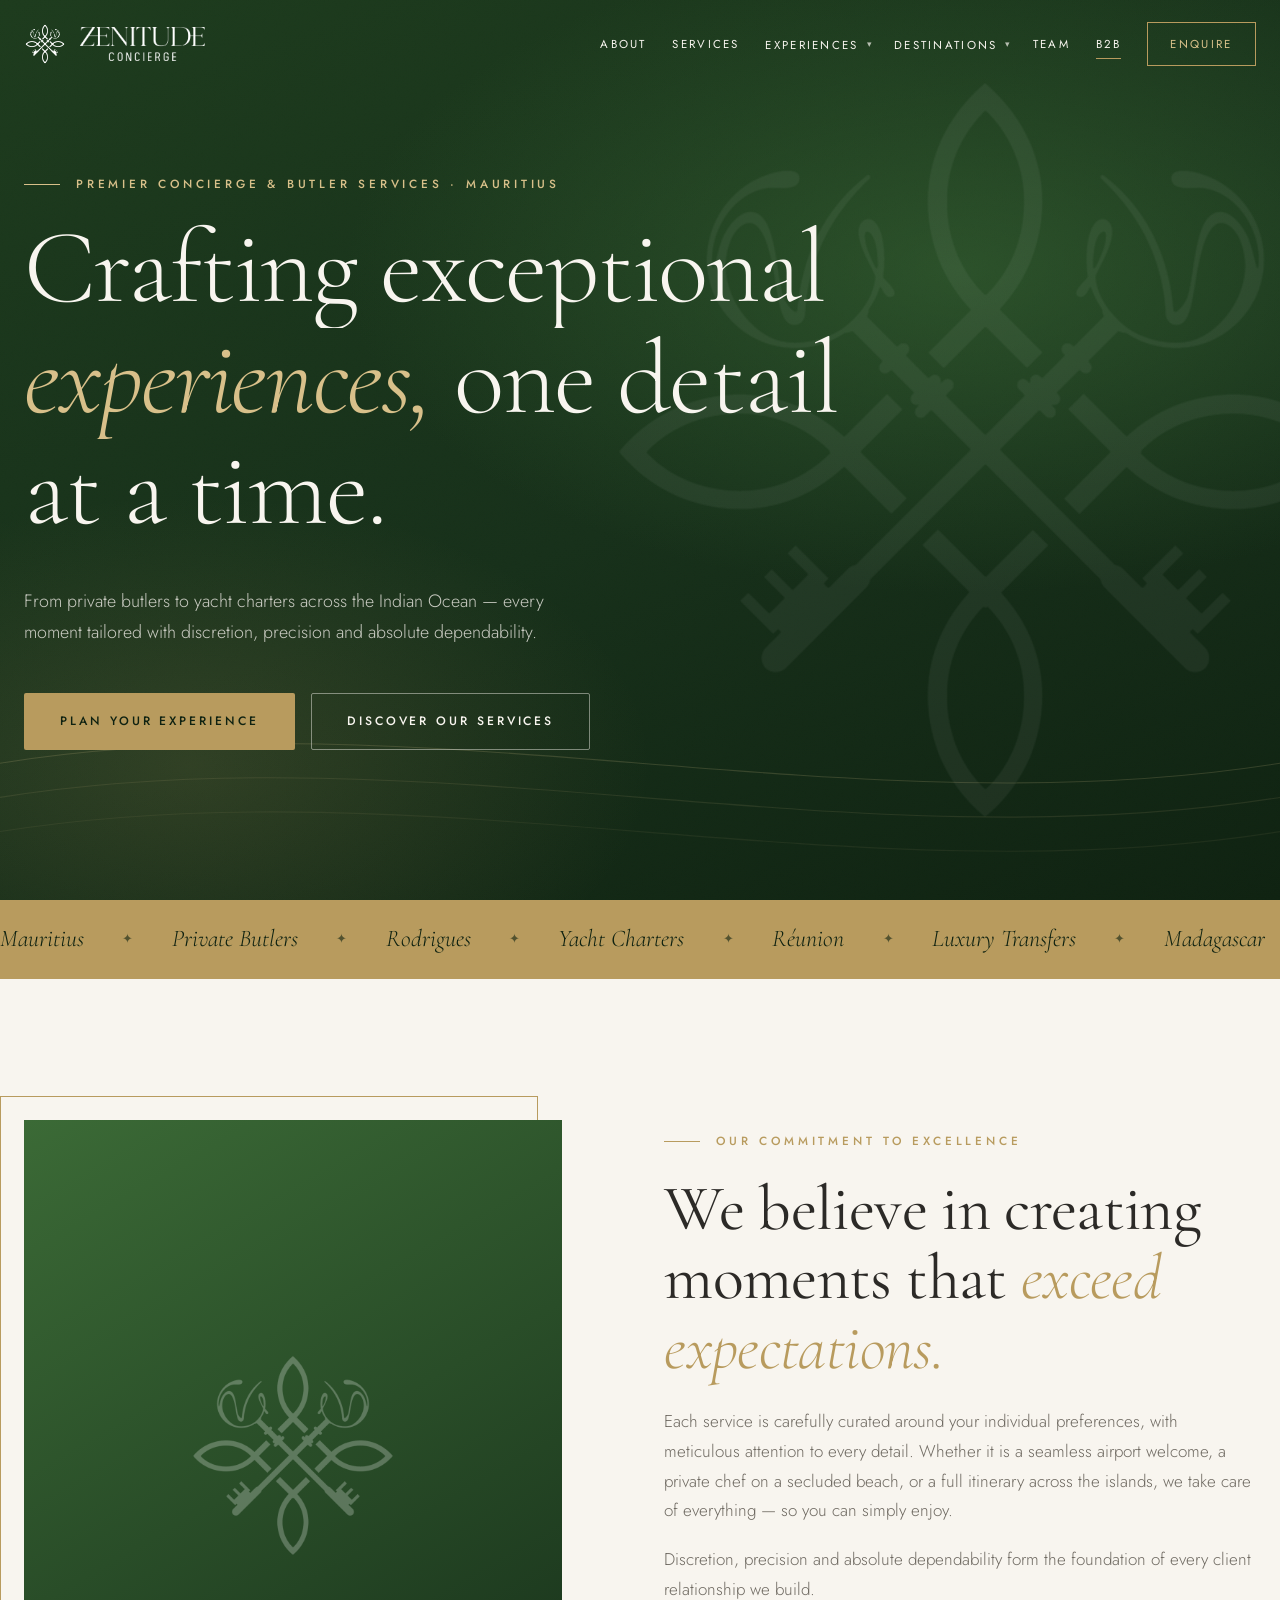
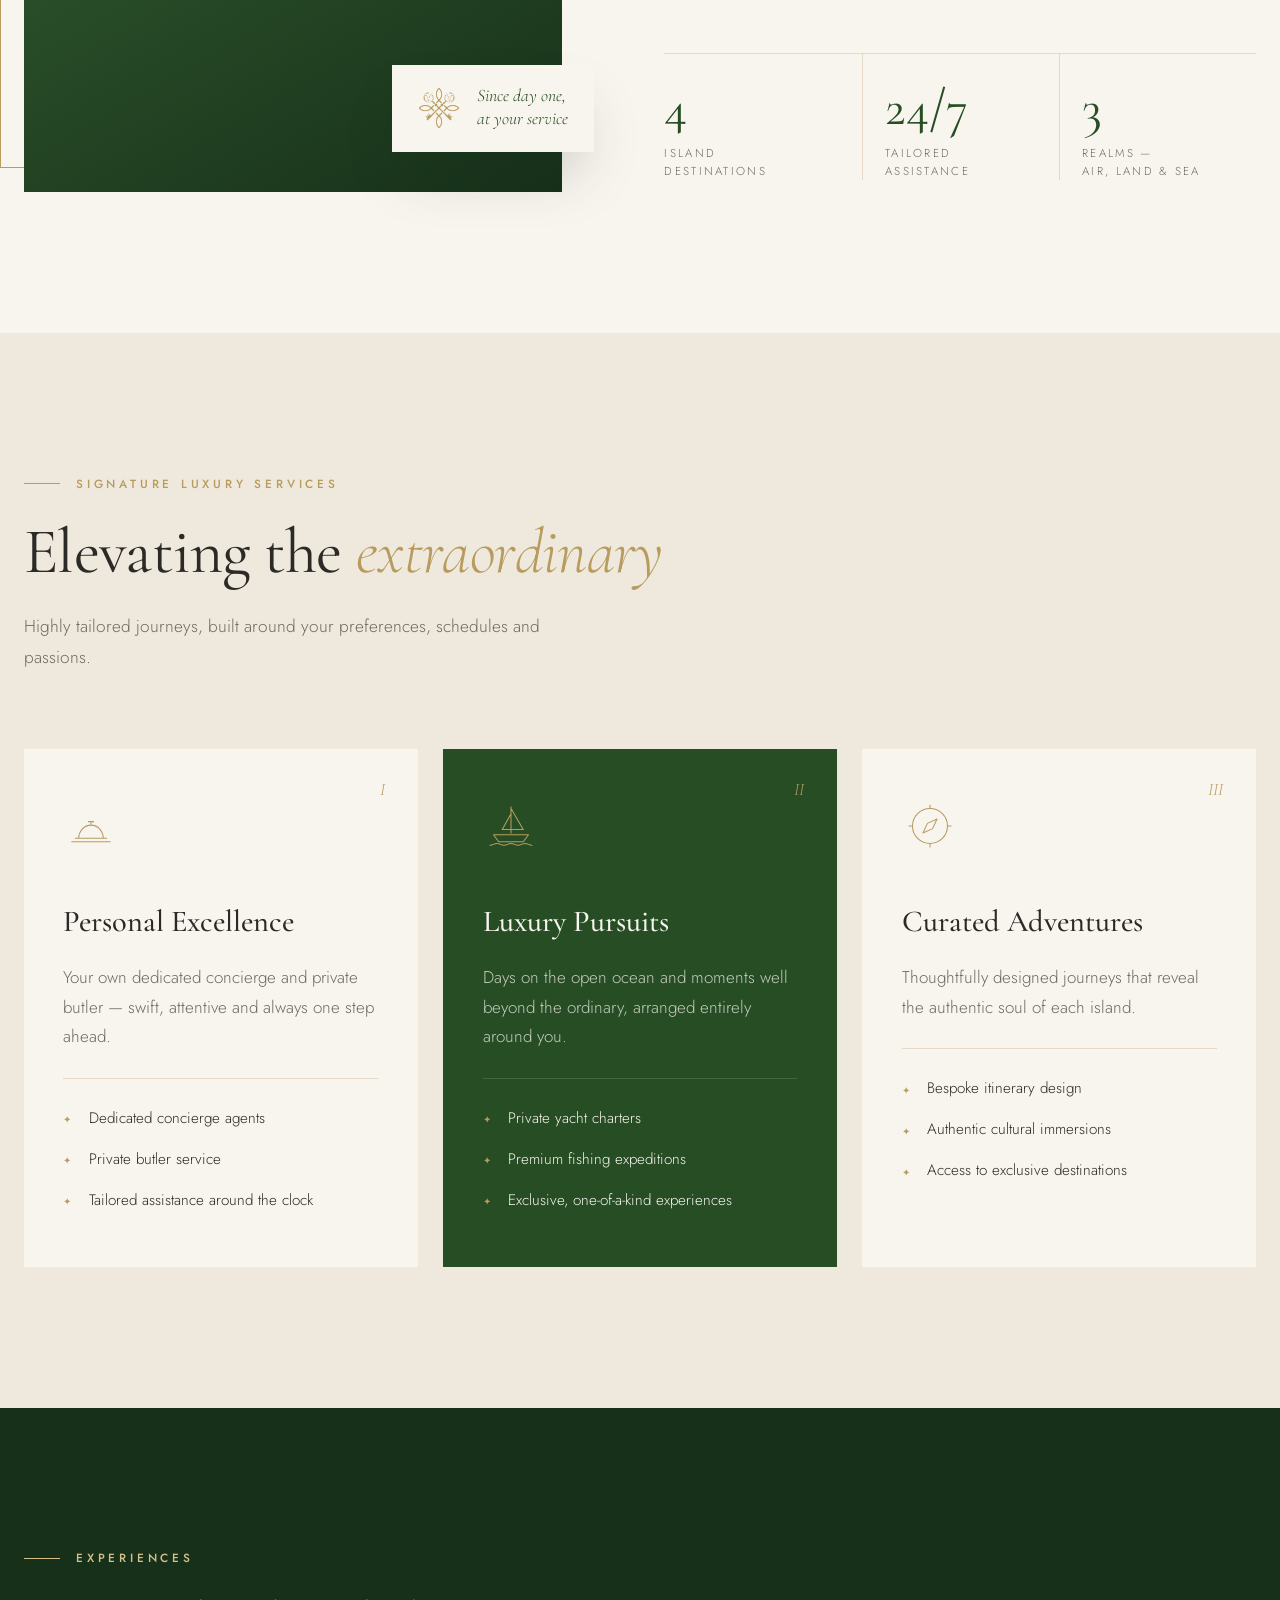
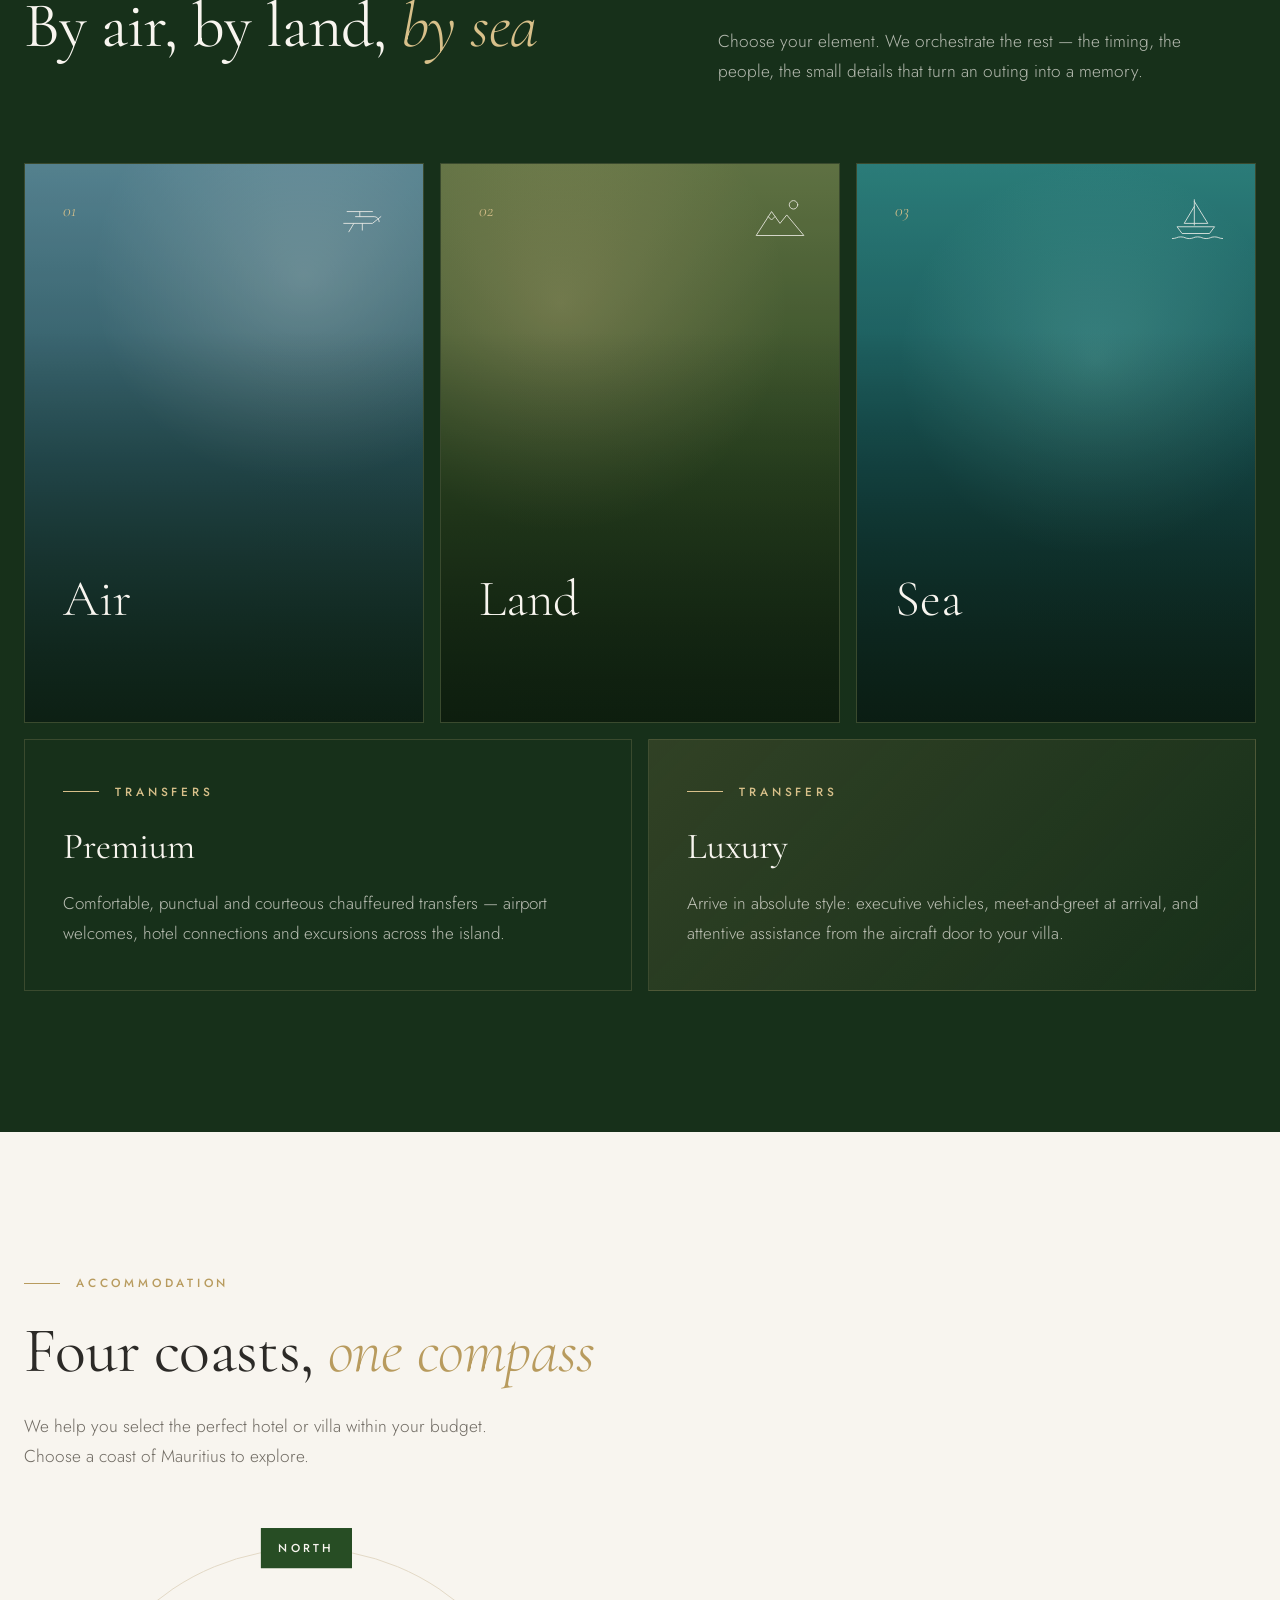
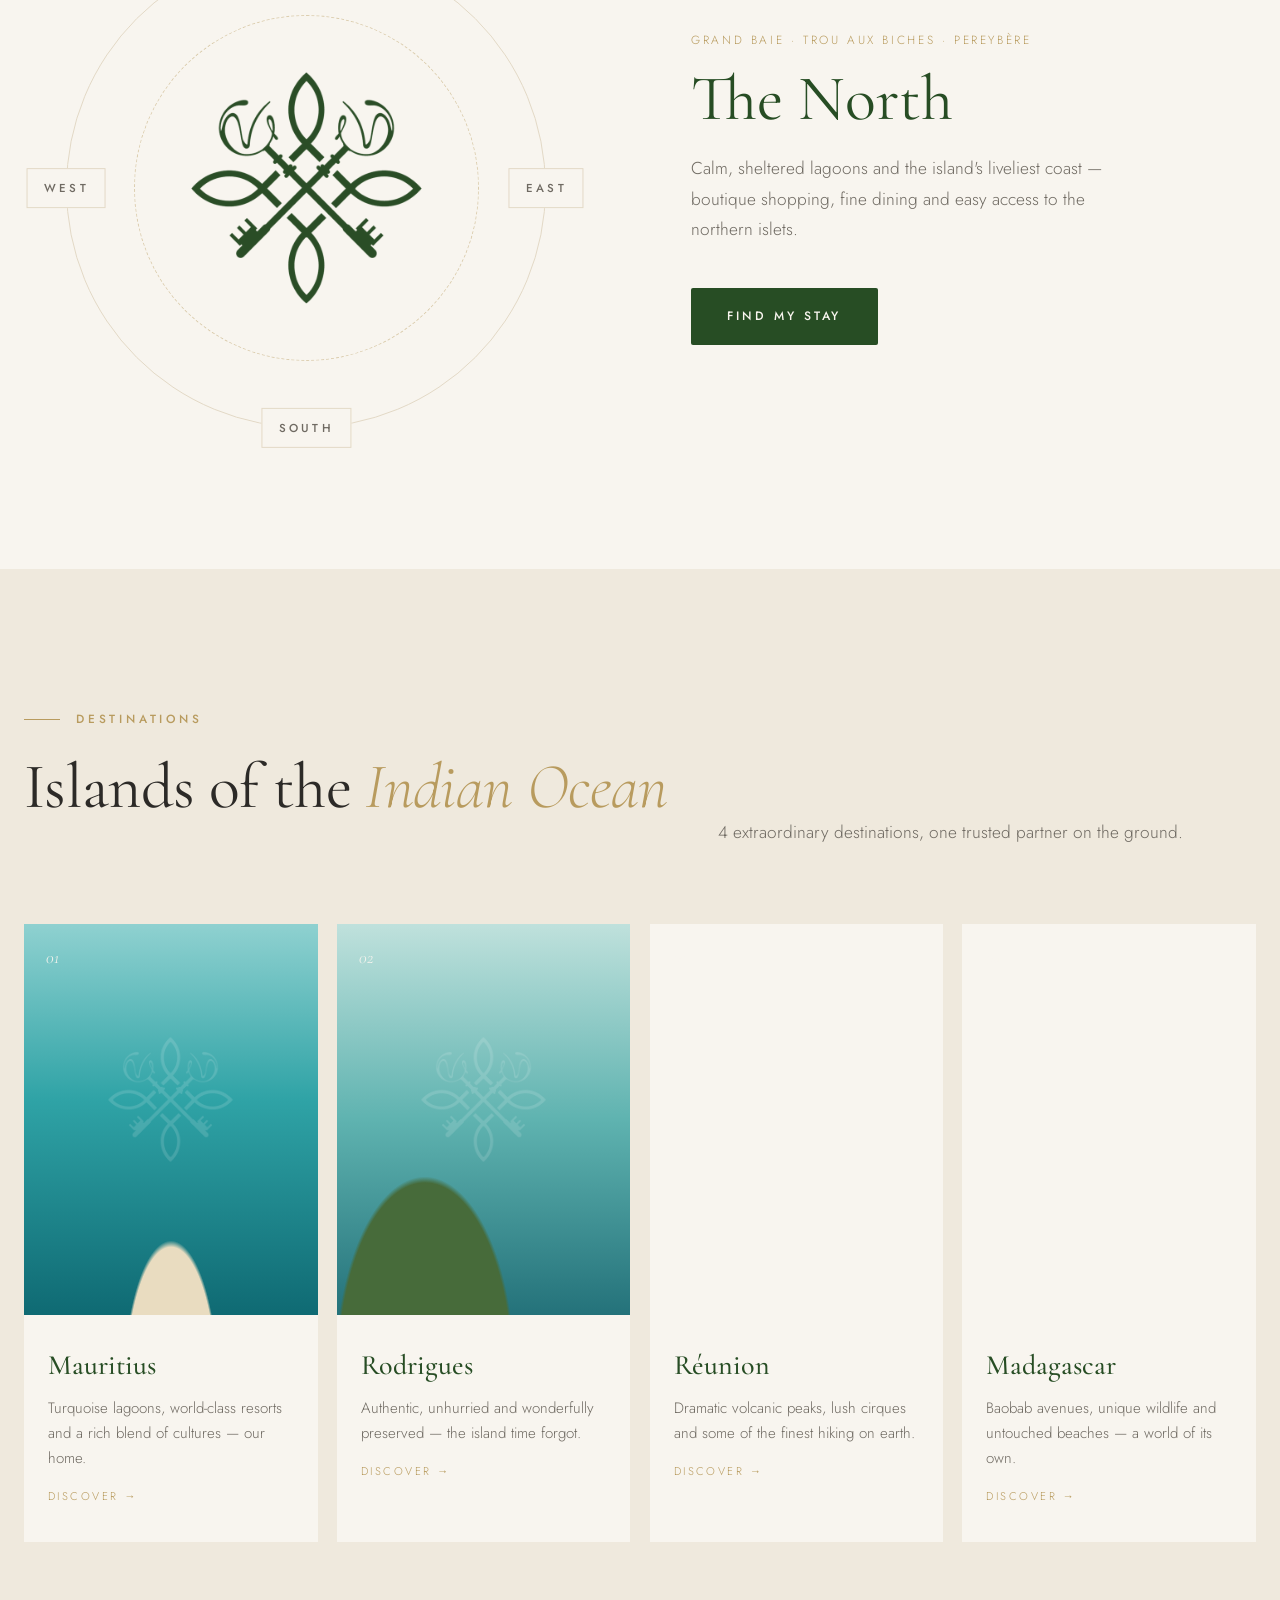
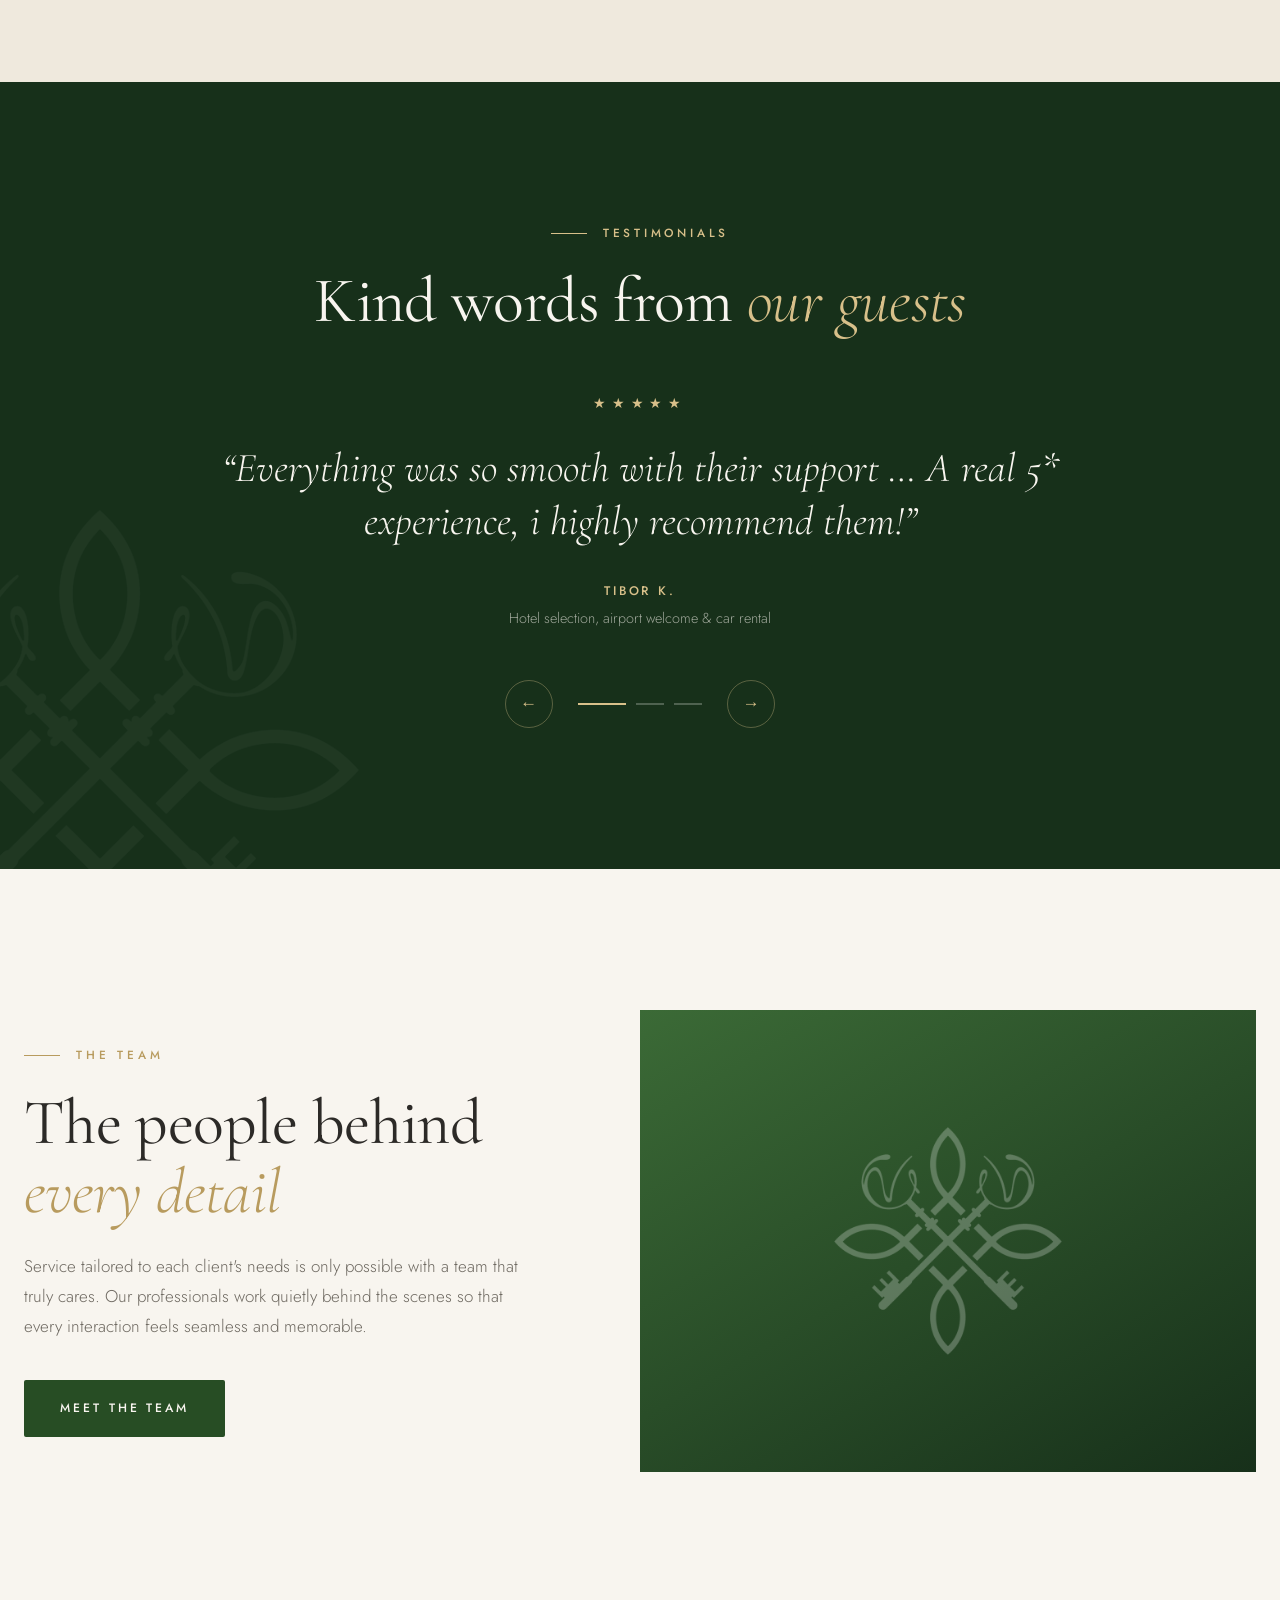
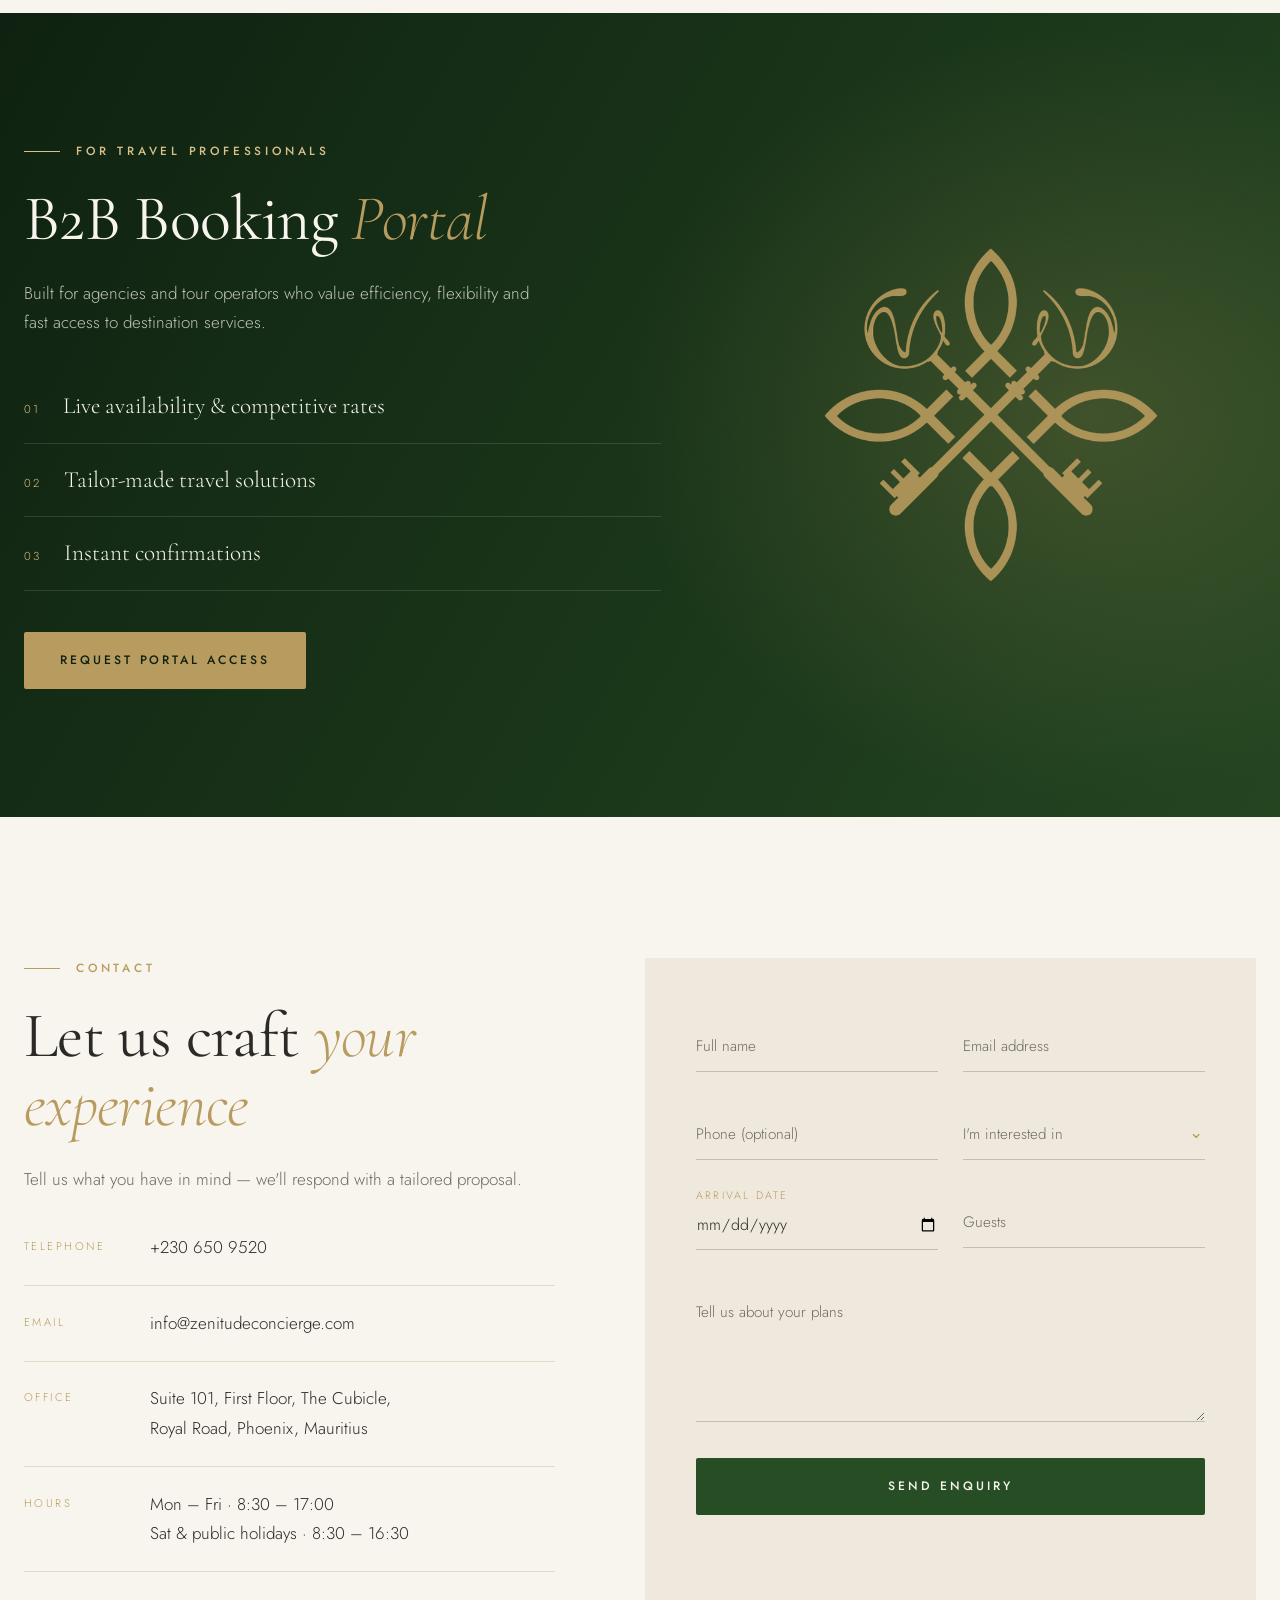
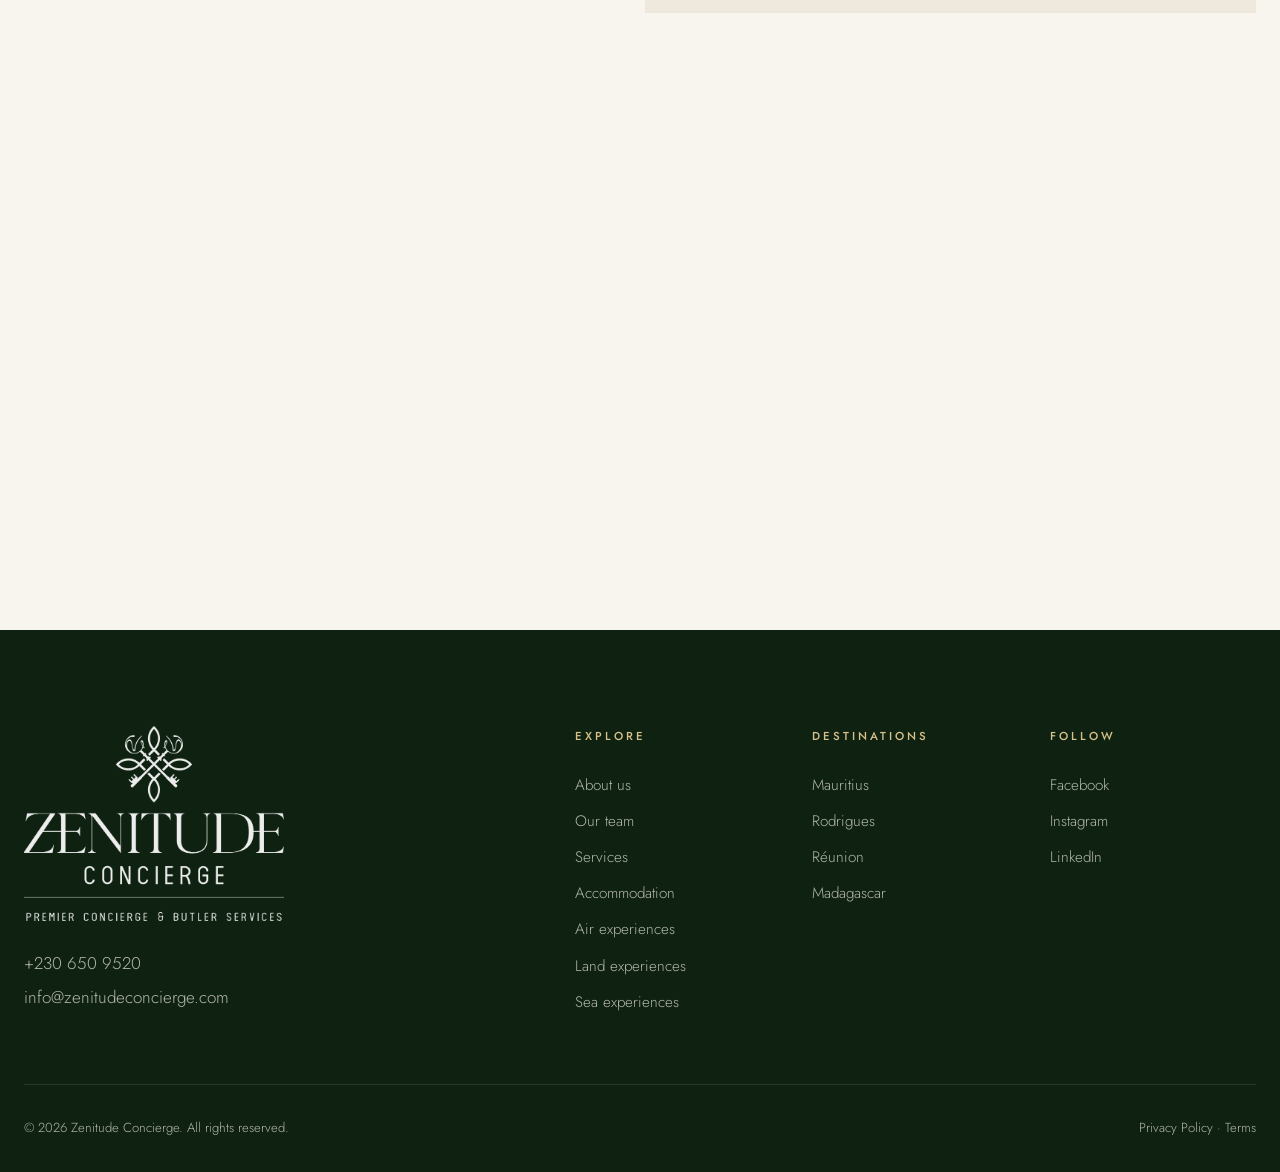
==== commit 7ed7f225: "Static multi-page site with admin panel, ready for Firebase" ====
--- a/index.html
+++ b/index.html
@@ -5,474 +5,35 @@
   <meta name="viewport" content="width=device-width, initial-scale=1.0" />
   <title>Zenitude Concierge — Premier Concierge &amp; Butler Services · Mauritius</title>
   <meta name="description" content="Zenitude Concierge crafts exceptional experiences in Mauritius, Rodrigues, Réunion and Madagascar — private butlers, yacht charters, bespoke itineraries, premium transfers and curated stays." />
-  <meta name="theme-color" content="#1b3519" />
-  <meta property="og:title" content="Zenitude Concierge — Premier Concierge & Butler Services" />
-  <meta property="og:description" content="Crafting exceptional experiences, one detail at a time." />
-  <meta property="og:image" content="assets/logo-green.png" />
-  <link rel="icon" type="image/png" sizes="32x32" href="assets/favicon-32.png" />
-  <link rel="apple-touch-icon" href="assets/favicon-180.png" />
+  <meta name="theme-color" content="#17301a" />
+  <meta property="og:title" content="Zenitude Concierge — Premier Concierge &amp; Butler Services · Mauritius" />
+  <meta property="og:description" content="Zenitude Concierge crafts exceptional experiences in Mauritius, Rodrigues, Réunion and Madagascar — private butlers, yacht charters, bespoke itineraries, premium transfers and curated stays." />
+  <meta property="og:image" content="assets/img/logo-green.png" />
+  <link rel="icon" type="image/png" sizes="32x32" href="assets/img/favicon-32.png" />
+  <link rel="apple-touch-icon" href="assets/img/favicon-180.png" />
   <link rel="preconnect" href="https://fonts.googleapis.com" />
   <link rel="preconnect" href="https://fonts.gstatic.com" crossorigin />
   <link href="https://fonts.googleapis.com/css2?family=Cormorant+Garamond:ital,wght@0,300;0,400;0,500;0,600;1,300;1,400&family=Jost:wght@300;400;500&display=swap" rel="stylesheet" />
-  <link rel="stylesheet" href="styles.css" />
+  <link rel="stylesheet" href="assets/css/site.css" />
 </head>
-<body>
-
-  <!-- ============ PRELOADER ============ -->
+<body data-page="home">
   <div class="preloader" id="preloader" aria-hidden="true">
-    <img src="assets/emblem-gold.png" alt="" class="preloader__emblem" />
+    <img src="assets/img/emblem-gold.png" alt="" class="preloader__emblem" />
     <span class="preloader__line"><span></span></span>
     <p class="preloader__text">Zenitude</p>
   </div>
-
-  <!-- trailing ring that accompanies the emblem cursor (desktop only) -->
   <div class="cursor-ring" id="cursorRing" aria-hidden="true"></div>
 
-  <!-- ============ HEADER ============ -->
-  <header class="header" id="header">
-    <div class="header__inner container">
-      <a href="#top" class="header__brand" aria-label="Zenitude Concierge — home">
-        <img src="assets/emblem-white.png" alt="" class="brand__emblem brand--light" />
-        <img src="assets/emblem-green.png" alt="" class="brand__emblem brand--dark" />
-        <img src="assets/wordmark-white.png" alt="Zenitude Concierge" class="brand__word brand--light" />
-        <img src="assets/wordmark-green.png" alt="" class="brand__word brand--dark" />
-      </a>
+  <div id="site-header"></div>
+  <main id="top">
+    <noscript><p style="padding:8rem 1.5rem;text-align:center">Please enable JavaScript to view this website, or call us on +230 650 9520.</p></noscript>
+  </main>
+  <div id="site-footer"></div>
 
-      <nav class="nav" id="nav" aria-label="Main">
-        <a href="#about">About</a>
-        <a href="#services">Services</a>
-        <a href="#experiences">Experiences</a>
-        <a href="#stays">Stays</a>
-        <a href="#destinations">Destinations</a>
-        <a href="#testimonials">Testimonials</a>
-        <a href="#b2b">B2B</a>
-        <a href="#contact" class="nav__cta">Enquire</a>
-      </nav>
-
-      <button class="burger" id="burger" aria-label="Open menu" aria-expanded="false" aria-controls="nav">
-        <span></span><span></span>
-      </button>
-    </div>
-  </header>
-
-  <main id="top">
-
-    <!-- ============ HERO ============ -->
-    <section class="hero">
-      <div class="hero__bg" aria-hidden="true">
-        <img src="assets/emblem-white.png" alt="" class="hero__watermark" />
-        <svg class="hero__waves" viewBox="0 0 1440 320" preserveAspectRatio="none">
-          <path d="M0,192 C240,128 480,256 720,192 C960,128 1200,256 1440,192" />
-          <path d="M0,224 C240,160 480,288 720,224 C960,160 1200,288 1440,224" />
-          <path d="M0,256 C240,192 480,320 720,256 C960,192 1200,320 1440,256" />
-        </svg>
-      </div>
-
-      <div class="hero__content container">
-        <p class="eyebrow eyebrow--light reveal">Premier Concierge &amp; Butler Services · Mauritius</p>
-        <h1 class="hero__title">
-          <span class="line"><span>Crafting exceptional</span></span>
-          <span class="line"><span><em>experiences,</em> one detail</span></span>
-          <span class="line"><span>at a time.</span></span>
-        </h1>
-        <p class="hero__lead reveal">From private butlers to yacht charters across the Indian Ocean — every moment tailored with discretion, precision and absolute dependability.</p>
-        <div class="hero__actions reveal">
-          <a href="#contact" class="btn btn--gold">Plan your experience</a>
-          <a href="#services" class="btn btn--ghost">Discover our services</a>
-        </div>
-      </div>
-
-      <a href="#about" class="hero__scroll" aria-label="Scroll to content">
-        <span>Scroll</span><i></i>
-      </a>
-    </section>
-
-    <!-- ============ MARQUEE ============ -->
-    <div class="marquee" aria-hidden="true">
-      <div class="marquee__track">
-        <span>Mauritius</span><b>✦</b><span>Private Butlers</span><b>✦</b><span>Rodrigues</span><b>✦</b><span>Yacht Charters</span><b>✦</b><span>Réunion</span><b>✦</b><span>Luxury Transfers</span><b>✦</b><span>Madagascar</span><b>✦</b><span>Bespoke Itineraries</span><b>✦</b>
-        <span>Mauritius</span><b>✦</b><span>Private Butlers</span><b>✦</b><span>Rodrigues</span><b>✦</b><span>Yacht Charters</span><b>✦</b><span>Réunion</span><b>✦</b><span>Luxury Transfers</span><b>✦</b><span>Madagascar</span><b>✦</b><span>Bespoke Itineraries</span><b>✦</b>
-      </div>
-    </div>
-
-    <!-- ============ ABOUT ============ -->
-    <section class="about section" id="about">
-      <div class="container about__grid">
-        <div class="about__media reveal">
-          <div class="frame">
-            <img src="https://zenitudeconcierge.com/wp-content/uploads/2026/08/Hotel-Rep-1024x682.png" alt="A Zenitude Concierge representative welcoming guests" loading="lazy" onerror="this.closest('.frame').classList.add('frame--fallback')" />
-            <img src="assets/emblem-white.png" alt="" class="frame__fallback-emblem" />
-          </div>
-          <div class="about__badge">
-            <img src="assets/emblem-gold.png" alt="" />
-            <span>Since day one,<br />at your service</span>
-          </div>
-        </div>
-
-        <div class="about__text">
-          <p class="eyebrow reveal">Our Commitment to Excellence</p>
-          <h2 class="section__title reveal">We believe in creating moments that <em>exceed expectations.</em></h2>
-          <p class="reveal">Each service is carefully curated around your individual preferences, with meticulous attention to every detail. Whether it is a seamless airport welcome, a private chef on a secluded beach, or a full itinerary across the islands, we take care of everything — so you can simply enjoy.</p>
-          <p class="reveal">Discretion, precision and absolute dependability form the foundation of every client relationship we build.</p>
-
-          <ul class="stats reveal">
-            <li><strong data-count="4">4</strong><span>Island<br />destinations</span></li>
-            <li><strong>24/7</strong><span>Tailored<br />assistance</span></li>
-            <li><strong data-count="3">3</strong><span>Realms —<br />air, land &amp; sea</span></li>
-          </ul>
-        </div>
-      </div>
-    </section>
-
-    <!-- ============ SERVICES ============ -->
-    <section class="services section section--cream" id="services">
-      <div class="container">
-        <div class="section__head">
-          <p class="eyebrow reveal">Signature Luxury Services</p>
-          <h2 class="section__title reveal">Elevating the <em>extraordinary</em></h2>
-          <p class="section__intro reveal">Highly tailored journeys, built around your preferences, schedules and passions.</p>
-        </div>
-
-        <div class="cards">
-          <article class="card reveal">
-            <span class="card__num">I</span>
-            <svg class="card__icon" viewBox="0 0 64 64" aria-hidden="true"><path d="M14 46h36M18 46c0-8 6-15 14-15s14 7 14 15M32 31v-4M29 27h6M10 50h44"/></svg>
-            <h3>Personal Excellence</h3>
-            <p>Your own dedicated concierge and private butler — swift, attentive and always one step ahead.</p>
-            <ul>
-              <li>Dedicated concierge agents</li>
-              <li>Private butler service</li>
-              <li>Tailored assistance around the clock</li>
-            </ul>
-          </article>
-
-          <article class="card card--feature reveal">
-            <span class="card__num">II</span>
-            <svg class="card__icon" viewBox="0 0 64 64" aria-hidden="true"><path d="M32 10v30M32 12l14 24H32M32 18 22 36h10M12 42h40l-6 8H18zM8 54c4 0 4-2 8-2s4 2 8 2 4-2 8-2 4 2 8 2 4-2 8-2 4 2 8 2"/></svg>
-            <h3>Luxury Pursuits</h3>
-            <p>Days on the open ocean and moments well beyond the ordinary, arranged entirely around you.</p>
-            <ul>
-              <li>Private yacht charters</li>
-              <li>Premium fishing expeditions</li>
-              <li>Exclusive, one-of-a-kind experiences</li>
-            </ul>
-          </article>
-
-          <article class="card reveal">
-            <span class="card__num">III</span>
-            <svg class="card__icon" viewBox="0 0 64 64" aria-hidden="true"><circle cx="32" cy="32" r="20"/><path d="m40 24-5 11-11 5 5-11zM32 8v4M32 52v4M8 32h4M52 32h4"/></svg>
-            <h3>Curated Adventures</h3>
-            <p>Thoughtfully designed journeys that reveal the authentic soul of each island.</p>
-            <ul>
-              <li>Bespoke itinerary design</li>
-              <li>Authentic cultural immersions</li>
-              <li>Access to exclusive destinations</li>
-            </ul>
-          </article>
-        </div>
-      </div>
-    </section>
-
-    <!-- ============ EXPERIENCES ============ -->
-    <section class="experiences section section--dark" id="experiences">
-      <div class="container">
-        <div class="section__head section__head--split">
-          <div>
-            <p class="eyebrow eyebrow--light reveal">Experiences</p>
-            <h2 class="section__title reveal">By air, by land, <em>by sea</em></h2>
-          </div>
-          <p class="section__intro reveal">Choose your element. We orchestrate the rest — the timing, the people, the small details that turn an outing into a memory.</p>
-        </div>
-
-        <div class="realms">
-          <article class="realm realm--air reveal" tabindex="0">
-            <div class="realm__bg"></div>
-            <span class="realm__idx">01</span>
-            <svg class="realm__icon" viewBox="0 0 64 64" aria-hidden="true"><path d="M8 36h34l10-8M20 36l-6 10M30 36v8M22 28h22a6 6 0 0 1 6 6M12 22h30M27 22v6"/></svg>
-            <div class="realm__body">
-              <h3>Air</h3>
-              <p>Helicopter tours and seaplane flights over turquoise lagoons, waterfalls and the iconic underwater-waterfall illusion of Le Morne.</p>
-              <a href="#contact" class="link">Arrange a flight</a>
-            </div>
-          </article>
-
-          <article class="realm realm--land reveal" tabindex="0">
-            <div class="realm__bg"></div>
-            <span class="realm__idx">02</span>
-            <svg class="realm__icon" viewBox="0 0 64 64" aria-hidden="true"><path d="M4 50 22 22l10 14 8-10 20 24zM18 28l4 4 4-4"/><circle cx="48" cy="14" r="5"/></svg>
-            <div class="realm__body">
-              <h3>Land</h3>
-              <p>Private guided excursions, nature reserves, tea routes, rum distilleries and cultural heritage — with your own friendly driver and guide.</p>
-              <a href="#contact" class="link">Plan an excursion</a>
-            </div>
-          </article>
-
-          <article class="realm realm--sea reveal" tabindex="0">
-            <div class="realm__bg"></div>
-            <span class="realm__idx">03</span>
-            <svg class="realm__icon" viewBox="0 0 64 64" aria-hidden="true"><path d="M30 8v30M30 10l16 26H30M30 16 18 36h12M10 40h44l-6 8H16zM4 54c5 0 5-2 10-2s5 2 10 2 5-2 10-2 5 2 10 2 5-2 10-2 5 2 10 2"/></svg>
-            <div class="realm__body">
-              <h3>Sea</h3>
-              <p>Private catamaran and yacht charters, deep-sea fishing, dolphin encounters and secluded island picnics.</p>
-              <a href="#contact" class="link">Charter a yacht</a>
-            </div>
-          </article>
-        </div>
-
-        <!-- transfers -->
-        <div class="transfers">
-          <div class="transfer reveal">
-            <p class="eyebrow eyebrow--light">Transfers</p>
-            <h3>Premium</h3>
-            <p>Comfortable, punctual and courteous chauffeured transfers — airport welcomes, hotel connections and excursions across the island.</p>
-          </div>
-          <div class="transfer transfer--gold reveal">
-            <p class="eyebrow eyebrow--light">Transfers</p>
-            <h3>Luxury</h3>
-            <p>Arrive in absolute style: executive vehicles, meet-and-greet at arrival, and attentive assistance from the aircraft door to your villa.</p>
-          </div>
-        </div>
-      </div>
-    </section>
-
-    <!-- ============ STAYS / ACCOMMODATION ============ -->
-    <section class="stays section" id="stays">
-      <div class="container">
-        <div class="section__head">
-          <p class="eyebrow reveal">Accommodation</p>
-          <h2 class="section__title reveal">Four coasts, <em>one compass</em></h2>
-          <p class="section__intro reveal">We help you select the perfect hotel or villa within your budget. Choose a coast of Mauritius to explore.</p>
-        </div>
-
-        <div class="compass reveal">
-          <div class="compass__wheel">
-            <img src="assets/emblem-green.png" alt="" class="compass__emblem" id="compassEmblem" />
-            <button class="compass__pt compass__pt--n is-active" data-region="north">North</button>
-            <button class="compass__pt compass__pt--e" data-region="east">East</button>
-            <button class="compass__pt compass__pt--s" data-region="south">South</button>
-            <button class="compass__pt compass__pt--w" data-region="west">West</button>
-          </div>
-
-          <div class="compass__panel" aria-live="polite">
-            <p class="compass__kicker" id="regionKicker">Grand Baie · Trou aux Biches · Pereybère</p>
-            <h3 class="compass__title" id="regionTitle">The North</h3>
-            <p class="compass__desc" id="regionDesc">Calm, sheltered lagoons and the island's liveliest coast — boutique shopping, fine dining and easy access to the northern islets.</p>
-            <a href="#contact" class="btn btn--green">Find my stay</a>
-          </div>
-        </div>
-      </div>
-    </section>
-
-    <!-- ============ DESTINATIONS ============ -->
-    <section class="destinations section section--cream" id="destinations">
-      <div class="container">
-        <div class="section__head section__head--split">
-          <div>
-            <p class="eyebrow reveal">Destinations</p>
-            <h2 class="section__title reveal">Islands of the <em>Indian Ocean</em></h2>
-          </div>
-          <p class="section__intro reveal">Four extraordinary destinations, one trusted partner on the ground.</p>
-        </div>
-
-        <div class="dests">
-          <article class="dest dest--mu reveal">
-            <span class="dest__no">01</span>
-            <div class="dest__art"></div>
-            <div class="dest__body">
-              <h3>Mauritius</h3>
-              <p>Turquoise lagoons, world-class resorts and a rich blend of cultures — our home.</p>
-            </div>
-          </article>
-          <article class="dest dest--ro reveal">
-            <span class="dest__no">02</span>
-            <div class="dest__art"></div>
-            <div class="dest__body">
-              <h3>Rodrigues</h3>
-              <p>Authentic, unhurried and wonderfully preserved — the island time forgot.</p>
-            </div>
-          </article>
-          <article class="dest dest--re reveal">
-            <span class="dest__no">03</span>
-            <div class="dest__art"></div>
-            <div class="dest__body">
-              <h3>Réunion</h3>
-              <p>Dramatic volcanic peaks, lush cirques and some of the finest hiking on earth.</p>
-            </div>
-          </article>
-          <article class="dest dest--mg reveal">
-            <span class="dest__no">04</span>
-            <div class="dest__art"></div>
-            <div class="dest__body">
-              <h3>Madagascar</h3>
-              <p>Baobab avenues, unique wildlife and untouched beaches — a world of its own.</p>
-            </div>
-          </article>
-        </div>
-      </div>
-    </section>
-
-    <!-- ============ TESTIMONIALS ============ -->
-    <section class="testimonials section section--dark" id="testimonials">
-      <img src="assets/emblem-white.png" alt="" class="testimonials__mark" aria-hidden="true" />
-      <div class="container">
-        <p class="eyebrow eyebrow--light reveal center">Testimonials</p>
-        <h2 class="section__title reveal center">Kind words from <em>our guests</em></h2>
-
-        <div class="slider reveal" id="slider">
-          <div class="slider__track">
-            <figure class="quote is-active">
-              <div class="stars" aria-label="5 stars">★★★★★</div>
-              <blockquote>“Everything was so smooth with their support … A real 5* experience, i highly recommend them!”</blockquote>
-              <figcaption><strong>Tibor K.</strong><span>Hotel selection, airport welcome &amp; car rental</span></figcaption>
-            </figure>
-            <figure class="quote">
-              <div class="stars" aria-label="5 stars">★★★★★</div>
-              <blockquote>“The best time we had in Mauritius … Bruno, who orchestrated everything flawlessly.”</blockquote>
-              <figcaption><strong>Roy Barnatan</strong><span>Four-day private journey</span></figcaption>
-            </figure>
-            <figure class="quote">
-              <div class="stars" aria-label="5 stars">★★★★★</div>
-              <blockquote>“The excursions were very nice … We had a wonderful vacation in Mauritius.”</blockquote>
-              <figcaption><strong>Birgit S.</strong><span>Four guided excursions</span></figcaption>
-            </figure>
-          </div>
-          <div class="slider__nav">
-            <button class="slider__arrow" data-dir="-1" aria-label="Previous testimonial">←</button>
-            <div class="slider__dots" role="tablist"></div>
-            <button class="slider__arrow" data-dir="1" aria-label="Next testimonial">→</button>
-          </div>
-        </div>
-      </div>
-    </section>
-
-    <!-- ============ TEAM ============ -->
-    <section class="team section" id="team">
-      <div class="container team__grid">
-        <div class="team__text">
-          <p class="eyebrow reveal">The Team</p>
-          <h2 class="section__title reveal">The people behind <em>every detail</em></h2>
-          <p class="reveal">Service tailored to each client's needs is only possible with a team that truly cares. Our professionals work quietly behind the scenes so that every interaction feels seamless and memorable.</p>
-          <a href="#contact" class="btn btn--green reveal">Meet the team</a>
-        </div>
-        <div class="team__media reveal">
-          <div class="frame frame--wide">
-            <img src="https://zenitudeconcierge.com/wp-content/uploads/2026/08/the-team-e1786623455626.png" alt="The Zenitude Concierge team" loading="lazy" onerror="this.closest('.frame').classList.add('frame--fallback')" />
-            <img src="assets/emblem-white.png" alt="" class="frame__fallback-emblem" />
-          </div>
-        </div>
-      </div>
-    </section>
-
-    <!-- ============ B2B ============ -->
-    <section class="b2b" id="b2b">
-      <div class="container b2b__inner">
-        <div class="b2b__text">
-          <p class="eyebrow eyebrow--light reveal">For Travel Professionals</p>
-          <h2 class="section__title reveal">B2B Booking <em>Portal</em></h2>
-          <p class="reveal">Built for agencies and tour operators who value efficiency, flexibility and fast access to destination services.</p>
-          <ul class="b2b__list reveal">
-            <li><span>01</span>Live availability &amp; competitive rates</li>
-            <li><span>02</span>Tailor-made travel solutions</li>
-            <li><span>03</span>Instant confirmations</li>
-          </ul>
-          <a href="mailto:sales@zenitudeconcierge.com?subject=B2B%20Portal%20Access" class="btn btn--gold reveal">Request portal access</a>
-        </div>
-        <div class="b2b__art reveal" aria-hidden="true">
-          <img src="https://zenitudeconcierge.com/wp-content/uploads/2026/08/New-Flute-e1786538997167.png" alt="" class="b2b__flute" loading="lazy" onerror="this.style.display='none'" />
-          <img src="assets/emblem-gold.png" alt="" class="b2b__emblem" />
-        </div>
-      </div>
-    </section>
-
-    <!-- ============ CONTACT ============ -->
-    <section class="contact section" id="contact">
-      <div class="container contact__grid">
-        <div class="contact__info">
-          <p class="eyebrow reveal">Contact</p>
-          <h2 class="section__title reveal">Let us craft <em>your experience</em></h2>
-          <p class="reveal">Tell us what you have in mind — we'll respond with a tailored proposal.</p>
-
-          <dl class="details reveal">
-            <div><dt>Telephone</dt><dd><a href="tel:+2306509520">+230 650 9520</a></dd></div>
-            <div><dt>Email</dt><dd><a href="mailto:info@zenitudeconcierge.com">info@zenitudeconcierge.com</a></dd></div>
-            <div><dt>Office</dt><dd>Suite 101, First Floor, The Cubicle,<br />Royal Road, Phoenix, Mauritius</dd></div>
-            <div><dt>Hours</dt><dd>Mon – Fri · 8:30 – 17:00<br />Sat &amp; public holidays · 8:30 – 16:30</dd></div>
-          </dl>
-        </div>
-
-        <form class="form reveal" id="contactForm" novalidate>
-          <div class="form__row">
-            <label class="field"><input type="text" name="name" placeholder=" " required /><span>Full name</span></label>
-            <label class="field"><input type="email" name="email" placeholder=" " required /><span>Email address</span></label>
-          </div>
-          <div class="form__row">
-            <label class="field"><input type="tel" name="phone" placeholder=" " /><span>Phone (optional)</span></label>
-            <label class="field field--select">
-              <select name="interest" required>
-                <option value="" disabled selected hidden></option>
-                <option>Private Butler / Concierge</option>
-                <option>Yacht Charter &amp; Fishing</option>
-                <option>Excursions &amp; Itineraries</option>
-                <option>Transfers</option>
-                <option>Accommodation</option>
-                <option>B2B Partnership</option>
-              </select>
-              <span>I'm interested in</span>
-            </label>
-          </div>
-          <div class="form__row">
-            <label class="field"><input type="date" name="date" placeholder=" " /><span>Arrival date</span></label>
-            <label class="field"><input type="number" name="guests" min="1" placeholder=" " /><span>Guests</span></label>
-          </div>
-          <label class="field"><textarea name="message" rows="4" placeholder=" " required></textarea><span>Tell us about your plans</span></label>
-          <button type="submit" class="btn btn--green btn--full">Send enquiry</button>
-          <p class="form__note" id="formNote" role="status"></p>
-        </form>
-      </div>
-
-      <div class="map container reveal">
-        <iframe title="Zenitude Concierge office location" src="https://maps.google.com/maps?q=The%20Cubicle%2C%20Royal%20Road%2C%20Phoenix%2C%20Mauritius&z=15&output=embed" loading="lazy" referrerpolicy="no-referrer-when-downgrade"></iframe>
-      </div>
-    </section>
-  </main>
-
-  <!-- ============ FOOTER ============ -->
-  <footer class="footer">
-    <div class="container">
-      <div class="footer__top">
-        <img src="assets/logo-white.png" alt="Zenitude Concierge — Premier Concierge & Butler Services" class="footer__logo" />
-        <div class="footer__cols">
-          <div>
-            <h4>Explore</h4>
-            <a href="#about">About us</a>
-            <a href="#services">Services</a>
-            <a href="#experiences">Experiences</a>
-            <a href="#stays">Accommodation</a>
-          </div>
-          <div>
-            <h4>Destinations</h4>
-            <a href="#destinations">Mauritius</a>
-            <a href="#destinations">Rodrigues</a>
-            <a href="#destinations">Réunion</a>
-            <a href="#destinations">Madagascar</a>
-          </div>
-          <div>
-            <h4>Follow</h4>
-            <a href="https://www.facebook.com/profile.php?id=61572717015871" target="_blank" rel="noopener">Facebook</a>
-            <a href="https://www.instagram.com/zenitude_concierge/" target="_blank" rel="noopener">Instagram</a>
-            <a href="https://www.linkedin.com/company/zenitude-premier-concierge-butler-services/" target="_blank" rel="noopener">LinkedIn</a>
-          </div>
-        </div>
-      </div>
-      <div class="footer__bottom">
-        <p>© <span id="year">2026</span> Zenitude Concierge. All rights reserved.</p>
-        <p><a href="/privacy-policy/">Privacy Policy</a> · <a href="/terms/">Terms</a></p>
-      </div>
-    </div>
-  </footer>
-
-  <a href="#top" class="to-top" id="toTop" aria-label="Back to top"><img src="assets/emblem-white.png" alt="" /></a>
-
-  <script src="script.js"></script>
+  <script src="data/content.js"></script>
+  <script src="assets/js/firebase-config.js"></script>
+  <script src="assets/js/store.js"></script>
+  <script src="assets/js/site.js"></script>
+  <script src="assets/js/templates.js"></script>
 </body>
 </html>
--- a/assets/css/site.css
+++ b/assets/css/site.css
@@ -0,0 +1,825 @@
+/* =========================================================
+   ZENITUDE CONCIERGE — styles
+   Palette taken from the brand logo (moss green) + emblem
+   ========================================================= */
+:root {
+  --moss: #274d24;
+  --moss-deep: #17301a;
+  --moss-ink: #0f2211;
+  --moss-soft: #3b6a36;
+  --ivory: #f8f5ef;
+  --cream: #efe9dd;
+  --sand: #e3d9c6;
+  --gold: #b89b5e;
+  --gold-light: #d8c08a;
+  --charcoal: #3d3833;
+  --text: #2c2a27;
+  --muted: #6f6a62;
+
+  --serif: "Cormorant Garamond", "Times New Roman", serif;
+  --sans: "Jost", "Helvetica Neue", Arial, sans-serif;
+
+  --ease: cubic-bezier(.22, .8, .2, 1);
+  --radius: 2px;
+  --header-h: 88px;
+}
+
+/* ---------- THE CURSOR: the Zenitude emblem itself ---------- */
+html,
+body {
+  cursor: url("../img/cursor.png") 16 16, auto;
+  cursor: -webkit-image-set(url("../img/cursor.png") 1x, url("../img/cursor@2x.png") 2x) 16 16, auto;
+  cursor: image-set(url("../img/cursor.png") 1x, url("../img/cursor@2x.png") 2x) 16 16, auto;
+}
+a, button, [role="button"], select, label, .realm, .dest, .compass__pt, .slider__dots button, summary {
+  cursor: url("../img/cursor-pointer.png") 16 16, pointer;
+  cursor: -webkit-image-set(url("../img/cursor-pointer.png") 1x, url("../img/cursor-pointer@2x.png") 2x) 16 16, pointer;
+  cursor: image-set(url("../img/cursor-pointer.png") 1x, url("../img/cursor-pointer@2x.png") 2x) 16 16, pointer;
+}
+input, textarea { cursor: text; }
+
+.cursor-ring {
+  position: fixed;
+  top: 0; left: 0;
+  width: 44px; height: 44px;
+  margin: -22px 0 0 -22px;
+  border: 1px solid rgba(184, 155, 94, .55);
+  border-radius: 50%;
+  pointer-events: none;
+  z-index: 9999;
+  opacity: 0;
+  transition: width .35s var(--ease), height .35s var(--ease), margin .35s var(--ease),
+              background-color .35s var(--ease), border-color .35s, opacity .3s;
+}
+.cursor-ring.is-visible { opacity: 1; }
+.cursor-ring.is-hover {
+  width: 70px; height: 70px; margin: -35px 0 0 -35px;
+  background: rgba(184, 155, 94, .12);
+  border-color: rgba(184, 155, 94, .9);
+}
+@media (hover: none), (pointer: coarse) { .cursor-ring { display: none; } }
+
+/* ---------- base ---------- */
+*, *::before, *::after { box-sizing: border-box; margin: 0; padding: 0; }
+html { scroll-behavior: smooth; scroll-padding-top: 70px; }
+body {
+  font-family: var(--sans);
+  font-weight: 300;
+  font-size: 17px;
+  line-height: 1.75;
+  color: var(--text);
+  background: var(--ivory);
+  -webkit-font-smoothing: antialiased;
+  overflow-x: hidden;
+}
+body.is-loading { overflow: hidden; }
+img { display: block; max-width: 100%; }
+a { color: inherit; text-decoration: none; }
+button { font: inherit; background: none; border: 0; color: inherit; }
+::selection { background: var(--moss); color: var(--ivory); }
+
+.container { width: min(1240px, 100% - 3rem); margin-inline: auto; }
+.section { padding: clamp(5rem, 11vw, 9rem) 0; position: relative; }
+.section--cream { background: var(--cream); }
+.section--dark { background: var(--moss-deep); color: var(--ivory); }
+.center { text-align: center; }
+
+.eyebrow {
+  font-family: var(--sans);
+  font-size: .74rem;
+  font-weight: 500;
+  letter-spacing: .32em;
+  text-transform: uppercase;
+  color: var(--gold);
+  margin-bottom: 1.4rem;
+  display: flex;
+  align-items: center;
+  gap: 1rem;
+}
+.eyebrow::before { content: ""; width: 36px; height: 1px; background: currentColor; }
+.eyebrow.center { justify-content: center; }
+.eyebrow--light { color: var(--gold-light); }
+
+.section__title {
+  font-family: var(--serif);
+  font-weight: 400;
+  font-size: clamp(2.3rem, 5vw, 4rem);
+  line-height: 1.08;
+  letter-spacing: -.01em;
+  margin-bottom: 1.6rem;
+}
+.section__title em, .hero__title em { font-style: italic; color: var(--gold); font-weight: 300; }
+.section--dark .section__title em { color: var(--gold-light); }
+.section__head { max-width: 760px; margin-bottom: clamp(3rem, 6vw, 5rem); }
+.section__head--split {
+  max-width: none;
+  display: grid;
+  grid-template-columns: 1.2fr 1fr;
+  gap: 3rem;
+  align-items: end;
+}
+.section__intro { color: var(--muted); font-size: 1.08rem; max-width: 520px; }
+.section--dark .section__intro { color: rgba(248, 245, 239, .7); }
+
+/* ---------- buttons ---------- */
+.btn {
+  display: inline-flex;
+  align-items: center;
+  justify-content: center;
+  gap: .8rem;
+  padding: 1.05rem 2.2rem;
+  font-size: .76rem;
+  font-weight: 500;
+  letter-spacing: .24em;
+  text-transform: uppercase;
+  border: 1px solid transparent;
+  border-radius: var(--radius);
+  position: relative;
+  overflow: hidden;
+  isolation: isolate;
+  transition: color .5s var(--ease), border-color .5s var(--ease);
+}
+.btn::before {
+  content: "";
+  position: absolute; inset: 0;
+  z-index: -1;
+  transform: scaleX(0);
+  transform-origin: right;
+  transition: transform .6s var(--ease);
+}
+.btn:hover::before { transform: scaleX(1); transform-origin: left; }
+.btn--gold { background: var(--gold); color: var(--moss-ink); }
+.btn--gold::before { background: var(--ivory); }
+.btn--ghost { border-color: rgba(248, 245, 239, .45); color: var(--ivory); }
+.btn--ghost::before { background: var(--ivory); }
+.btn--ghost:hover { color: var(--moss-deep); border-color: var(--ivory); }
+.btn--green { background: var(--moss); color: var(--ivory); }
+.btn--green::before { background: var(--gold); }
+.btn--green:hover { color: var(--moss-ink); }
+.btn--full { width: 100%; }
+
+.link {
+  display: inline-flex; align-items: center; gap: .7rem;
+  font-size: .74rem; letter-spacing: .24em; text-transform: uppercase; font-weight: 500;
+  color: var(--gold-light);
+}
+.link::after { content: "→"; transition: transform .4s var(--ease); }
+.link:hover::after { transform: translateX(6px); }
+
+/* ---------- preloader ---------- */
+.preloader {
+  position: fixed; inset: 0;
+  z-index: 10000;
+  background: var(--moss-deep);
+  display: grid;
+  place-content: center;
+  justify-items: center;
+  gap: 1.6rem;
+  transition: opacity .9s var(--ease), visibility .9s;
+}
+.preloader.is-done { opacity: 0; visibility: hidden; }
+.preloader__emblem {
+  width: 110px;
+  animation: emblemIn 1.6s var(--ease) both;
+}
+.preloader__line { width: 160px; height: 1px; background: rgba(216, 192, 138, .2); overflow: hidden; }
+.preloader__line span { display: block; height: 100%; background: var(--gold-light); animation: load 1.5s var(--ease) forwards; transform-origin: left; }
+.preloader__text {
+  font-family: var(--serif); color: var(--ivory);
+  letter-spacing: .5em; text-transform: uppercase; font-size: .9rem;
+  animation: fadeUp 1s .4s var(--ease) both;
+}
+@keyframes emblemIn { from { opacity: 0; transform: scale(.7) rotate(-45deg); filter: blur(6px); } to { opacity: 1; transform: none; filter: none; } }
+@keyframes load { from { transform: scaleX(0); } to { transform: scaleX(1); } }
+@keyframes fadeUp { from { opacity: 0; transform: translateY(12px); } to { opacity: 1; transform: none; } }
+
+/* ---------- header ---------- */
+.header {
+  position: fixed; inset: 0 0 auto;
+  z-index: 100;
+  height: var(--header-h);
+  transition: background-color .5s var(--ease), height .5s var(--ease), box-shadow .5s;
+}
+.header__inner { height: 100%; display: flex; align-items: center; justify-content: space-between; gap: 2rem; }
+.header__brand { display: flex; align-items: center; gap: .9rem; position: relative; }
+.brand__emblem { width: 42px; height: 42px; transition: transform .8s var(--ease); }
+.header__brand:hover .brand__emblem { transform: rotate(90deg); }
+.brand__word { height: 34px; width: auto; }
+.brand--dark { display: none; }
+
+.header.is-scrolled {
+  height: 72px;
+  background: rgba(248, 245, 239, .9);
+  backdrop-filter: blur(14px) saturate(1.2);
+  -webkit-backdrop-filter: blur(14px) saturate(1.2);
+  box-shadow: 0 1px 0 rgba(39, 77, 36, .1);
+}
+.header.is-scrolled .brand--light { display: none; }
+.header.is-scrolled .brand--dark { display: block; }
+.header.is-scrolled .nav a { color: var(--moss); }
+.header.is-scrolled .burger span { background: var(--moss); }
+
+.nav { display: flex; align-items: center; gap: clamp(1rem, 2vw, 2.1rem); }
+.nav a {
+  font-size: .72rem;
+  letter-spacing: .2em;
+  text-transform: uppercase;
+  font-weight: 400;
+  color: var(--ivory);
+  position: relative;
+  padding: .3rem 0;
+  transition: color .3s;
+}
+.nav a:not(.nav__cta)::after {
+  content: ""; position: absolute; left: 0; right: 0; bottom: 0; height: 1px;
+  background: var(--gold); transform: scaleX(0); transform-origin: right;
+  transition: transform .5s var(--ease);
+}
+.nav a:not(.nav__cta):hover::after,
+.nav a.is-current::after { transform: scaleX(1); transform-origin: left; }
+.nav__cta { border: 1px solid var(--gold); padding: .7rem 1.4rem !important; color: var(--gold-light) !important; transition: background .4s, color .4s !important; }
+.header.is-scrolled .nav__cta { color: var(--moss) !important; }
+.nav__cta:hover { background: var(--gold); color: var(--moss-ink) !important; }
+
+.burger { display: none; width: 44px; height: 44px; position: relative; }
+.burger span { position: absolute; left: 10px; right: 10px; height: 1px; background: var(--ivory); transition: transform .5s var(--ease), top .5s var(--ease), background .3s; }
+.burger span:first-child { top: 17px; }
+.burger span:last-child { top: 26px; }
+.burger[aria-expanded="true"] span { background: var(--ivory) !important; }
+.burger[aria-expanded="true"] span:first-child { top: 21px; transform: rotate(45deg); }
+.burger[aria-expanded="true"] span:last-child { top: 21px; transform: rotate(-45deg); }
+
+/* ---------- hero ---------- */
+.hero {
+  position: relative;
+  min-height: 100svh;
+  display: flex;
+  align-items: center;
+  color: var(--ivory);
+  background:
+    radial-gradient(ellipse 80% 60% at 75% 30%, rgba(59, 106, 54, .55), transparent 60%),
+    radial-gradient(ellipse 60% 50% at 15% 85%, rgba(184, 155, 94, .16), transparent 60%),
+    linear-gradient(160deg, #1d3b1d 0%, var(--moss-deep) 55%, var(--moss-ink) 100%);
+  overflow: hidden;
+  padding: calc(var(--header-h) + 2rem) 0 6rem;
+}
+.hero__bg { position: absolute; inset: 0; pointer-events: none; }
+.hero__watermark {
+  position: absolute;
+  right: -8vw; top: 50%;
+  width: min(62vw, 820px);
+  opacity: .055;
+  transform: translateY(-50%);
+  animation: slowspin 120s linear infinite;
+}
+@keyframes slowspin { to { transform: translateY(-50%) rotate(360deg); } }
+.hero__waves { position: absolute; left: 0; bottom: 0; width: 200%; height: 38%; animation: drift 28s linear infinite; }
+.hero__waves path { fill: none; stroke: rgba(216, 192, 138, .18); stroke-width: 1; }
+.hero__waves path:nth-child(2) { stroke: rgba(216, 192, 138, .11); }
+.hero__waves path:nth-child(3) { stroke: rgba(216, 192, 138, .07); }
+@keyframes drift { to { transform: translateX(-50%); } }
+.hero::after {
+  content: ""; position: absolute; inset: 0; pointer-events: none;
+  background-image: url("data:image/svg+xml,%3Csvg xmlns='http://www.w3.org/2000/svg' width='160' height='160'%3E%3Cfilter id='n'%3E%3CfeTurbulence type='fractalNoise' baseFrequency='.9' numOctaves='3' stitchTiles='stitch'/%3E%3C/filter%3E%3Crect width='100%25' height='100%25' filter='url(%23n)' opacity='.5'/%3E%3C/svg%3E");
+  opacity: .07; mix-blend-mode: overlay;
+}
+
+.hero__content { position: relative; z-index: 2; }
+.hero__title {
+  font-family: var(--serif);
+  font-weight: 300;
+  font-size: clamp(3rem, 8.2vw, 7.4rem);
+  line-height: .98;
+  letter-spacing: -.02em;
+  margin-bottom: 2.2rem;
+}
+.hero__title em { color: var(--gold-light); }
+.hero__title .line { display: block; overflow: hidden; padding-bottom: .08em; }
+.hero__title .line > span { display: inline-block; transform: translateY(110%); transition: transform 1.3s var(--ease); }
+.is-ready .hero__title .line > span { transform: none; }
+.is-ready .hero__title .line:nth-child(2) > span { transition-delay: .12s; }
+.is-ready .hero__title .line:nth-child(3) > span { transition-delay: .24s; }
+.hero__lead { max-width: 560px; font-size: 1.12rem; color: rgba(248, 245, 239, .78); margin-bottom: 2.8rem; }
+.hero__actions { display: flex; flex-wrap: wrap; gap: 1rem; }
+
+.hero__scroll {
+  position: absolute; left: 50%; bottom: 2.2rem; transform: translateX(-50%);
+  display: flex; flex-direction: column; align-items: center; gap: .8rem;
+  font-size: .65rem; letter-spacing: .4em; text-transform: uppercase; color: rgba(248, 245, 239, .6);
+  z-index: 2;
+}
+.hero__scroll i { width: 1px; height: 54px; background: rgba(248, 245, 239, .2); position: relative; overflow: hidden; }
+.hero__scroll i::after { content: ""; position: absolute; left: 0; top: -50%; width: 100%; height: 50%; background: var(--gold-light); animation: scrollline 2.2s var(--ease) infinite; }
+@keyframes scrollline { to { top: 110%; } }
+
+/* ---------- marquee ---------- */
+.marquee { background: var(--gold); color: var(--moss-ink); overflow: hidden; padding: 1.15rem 0; }
+.marquee__track { display: flex; gap: 2.4rem; width: max-content; animation: marquee 40s linear infinite; align-items: center; }
+.marquee span { font-family: var(--serif); font-size: 1.5rem; font-style: italic; white-space: nowrap; }
+.marquee b { font-size: .8rem; opacity: .6; font-weight: 400; }
+@keyframes marquee { to { transform: translateX(-50%); } }
+
+/* ---------- frames ---------- */
+.frame {
+  position: relative;
+  aspect-ratio: 4 / 5;
+  overflow: hidden;
+  background: linear-gradient(150deg, var(--moss-soft), var(--moss-deep));
+}
+.frame--wide { aspect-ratio: 4 / 3; }
+.frame > img:first-child { width: 100%; height: 100%; object-fit: cover; transition: transform 1.6s var(--ease); }
+.frame:hover > img:first-child { transform: scale(1.05); }
+.frame__fallback-emblem { display: none; }
+.frame--fallback > img:first-child { display: none; }
+.frame--fallback .frame__fallback-emblem { display: block; position: absolute; inset: 0; margin: auto; width: 40%; opacity: .25; }
+
+/* ---------- about ---------- */
+.about__grid { display: grid; grid-template-columns: 1fr 1.1fr; gap: clamp(3rem, 8vw, 8rem); align-items: center; }
+.about__media { position: relative; }
+.about__media::before {
+  content: ""; position: absolute; inset: -1.5rem 1.5rem 1.5rem -1.5rem;
+  border: 1px solid var(--gold); z-index: -1;
+}
+.about__badge {
+  position: absolute; right: -2rem; bottom: 2.5rem;
+  background: var(--ivory);
+  padding: 1.3rem 1.6rem;
+  display: flex; align-items: center; gap: 1rem;
+  box-shadow: 0 30px 60px -20px rgba(23, 48, 26, .35);
+  font-family: var(--serif); font-size: 1.1rem; font-style: italic; line-height: 1.3; color: var(--moss);
+}
+.about__badge img { width: 44px; animation: slowspin2 30s linear infinite; }
+@keyframes slowspin2 { to { transform: rotate(360deg); } }
+.about__text p:not(.eyebrow) { color: var(--muted); margin-bottom: 1.2rem; }
+
+.stats { list-style: none; display: grid; grid-template-columns: repeat(3, 1fr); margin-top: 3rem; border-top: 1px solid var(--sand); }
+.stats li { padding: 1.8rem 1rem 0 0; }
+.stats li + li { padding-left: 1.4rem; border-left: 1px solid var(--sand); }
+.stats strong { display: block; font-family: var(--serif); font-weight: 400; font-size: 3.2rem; line-height: 1; color: var(--moss); margin-bottom: .6rem; }
+.stats span { font-size: .72rem; letter-spacing: .2em; text-transform: uppercase; color: var(--muted); line-height: 1.6; display: block; }
+
+/* ---------- services cards ---------- */
+.cards { display: grid; grid-template-columns: repeat(3, 1fr); gap: 1.6rem; }
+.card {
+  background: var(--ivory);
+  padding: 3rem 2.4rem 2.8rem;
+  position: relative;
+  border: 1px solid transparent;
+  transition: transform .7s var(--ease), box-shadow .7s var(--ease), border-color .5s;
+}
+.card:hover { transform: translateY(-10px); box-shadow: 0 40px 80px -40px rgba(23, 48, 26, .45); border-color: rgba(184, 155, 94, .5); }
+.card--feature { background: var(--moss); color: var(--ivory); }
+.card__num { position: absolute; top: 1.6rem; right: 2rem; font-family: var(--serif); font-style: italic; font-size: 1.1rem; color: var(--gold); }
+.card__icon { display: block; margin-bottom: 2rem; }
+.card__icon svg { width: 56px; height: 56px; fill: none; stroke: var(--gold); stroke-width: 1.2; stroke-linecap: round; stroke-linejoin: round; }
+.card h3 { font-family: var(--serif); font-weight: 500; font-size: 1.9rem; margin-bottom: .9rem; }
+.card p { color: var(--muted); margin-bottom: 1.6rem; }
+.card--feature p { color: rgba(248, 245, 239, .75); }
+.card ul { list-style: none; border-top: 1px solid var(--sand); padding-top: 1.2rem; }
+.card--feature ul { border-color: rgba(248, 245, 239, .15); }
+.card li { padding: .45rem 0 .45rem 1.6rem; position: relative; font-size: .95rem; }
+.card li::before { content: "✦"; position: absolute; left: 0; color: var(--gold); font-size: .6rem; top: .9rem; }
+
+/* ---------- experiences ---------- */
+.experiences { overflow: hidden; }
+.realms { display: flex; gap: 1rem; height: 560px; }
+.realm {
+  flex: 1;
+  position: relative;
+  overflow: hidden;
+  padding: 2.4rem;
+  display: flex; flex-direction: column; justify-content: flex-end;
+  border: 1px solid rgba(216, 192, 138, .18);
+  transition: flex .9s var(--ease), border-color .5s;
+  outline: none;
+}
+.realm:hover, .realm:focus-visible, .realm.is-open { flex: 2.2; border-color: rgba(216, 192, 138, .6); }
+.realm__bg { position: absolute; inset: 0; transition: transform 1.4s var(--ease), opacity .6s; opacity: .85; }
+.realm:hover .realm__bg { transform: scale(1.06); opacity: 1; }
+.realm--air .realm__bg { background: radial-gradient(circle at 70% 20%, rgba(255, 255, 255, .25), transparent 40%), linear-gradient(180deg, #5f8fa3 0%, #2b5866 55%, #15352f 100%); }
+.realm--land .realm__bg { background: radial-gradient(circle at 30% 25%, rgba(216, 192, 138, .35), transparent 45%), linear-gradient(180deg, #6c7d4a 0%, #344d25 55%, #182c15 100%); }
+.realm--sea .realm__bg { background: radial-gradient(circle at 60% 35%, rgba(120, 210, 205, .35), transparent 45%), linear-gradient(180deg, #2f8a8a 0%, #155259 55%, #0b2a2c 100%); }
+.realm::after { content: ""; position: absolute; inset: 0; background: linear-gradient(180deg, transparent 30%, rgba(10, 25, 12, .75)); }
+.realm > *:not(.realm__bg) { position: relative; z-index: 1; }
+.realm__idx { position: absolute !important; top: 2rem; left: 2.4rem; font-family: var(--serif); font-style: italic; color: var(--gold-light); font-size: 1.1rem; }
+.realm__icon { position: absolute !important; top: 1.8rem; right: 2rem; }
+.realm__icon svg { width: 54px; height: 54px; fill: none; stroke: var(--ivory); stroke-width: 1.1; stroke-linecap: round; stroke-linejoin: round; opacity: .85; }
+.realm h3 { font-family: var(--serif); font-weight: 300; font-size: clamp(2.6rem, 4vw, 3.8rem); line-height: 1; margin-bottom: .6rem; }
+.realm p, .realm .link {
+  max-width: 420px;
+  opacity: 0; transform: translateY(16px); max-height: 0;
+  transition: opacity .6s var(--ease), transform .6s var(--ease), max-height .6s var(--ease);
+}
+.realm p { color: rgba(248, 245, 239, .82); margin-bottom: 1.2rem; }
+.realm:hover p, .realm:hover .link, .realm:focus-visible p, .realm:focus-visible .link, .realm.is-open p, .realm.is-open .link {
+  opacity: 1; transform: none; max-height: 200px; transition-delay: .25s;
+}
+
+.transfers { display: grid; grid-template-columns: 1fr 1fr; gap: 1rem; margin-top: 1rem; }
+.transfer { padding: 2.6rem 2.4rem; border: 1px solid rgba(216, 192, 138, .18); transition: background .5s; }
+.transfer:hover { background: rgba(255, 255, 255, .03); }
+.transfer--gold { background: linear-gradient(135deg, rgba(184, 155, 94, .16), transparent); }
+.transfer .eyebrow { margin-bottom: .8rem; }
+.transfer h3 { font-family: var(--serif); font-weight: 400; font-size: 2.3rem; margin-bottom: .6rem; }
+.transfer p:not(.eyebrow) { color: rgba(248, 245, 239, .72); }
+
+/* ---------- stays / compass ---------- */
+.compass { display: grid; grid-template-columns: 1fr 1fr; gap: clamp(3rem, 8vw, 7rem); align-items: center; }
+.compass__wheel { position: relative; aspect-ratio: 1; max-width: 480px; width: 100%; margin-inline: auto; }
+.compass__wheel::before, .compass__wheel::after {
+  content: ""; position: absolute; border-radius: 50%; border: 1px solid var(--sand);
+}
+.compass__wheel::before { inset: 0; }
+.compass__wheel::after { inset: 14%; border-style: dashed; border-color: rgba(184, 155, 94, .45); animation: slowspin2 80s linear infinite; }
+.compass__emblem { position: absolute; inset: 24%; width: 52%; transition: transform 1.1s var(--ease); }
+.compass__pt {
+  position: absolute;
+  font-size: .72rem; letter-spacing: .28em; text-transform: uppercase; font-weight: 500;
+  background: var(--ivory); color: var(--muted);
+  padding: .55rem 1rem;
+  border: 1px solid var(--sand);
+  transition: all .4s var(--ease);
+  z-index: 2;
+}
+.compass__pt:hover { color: var(--moss); border-color: var(--gold); }
+.compass__pt.is-active { background: var(--moss); color: var(--ivory); border-color: var(--moss); }
+.compass__pt--n { top: 0; left: 50%; transform: translate(-50%, -50%); }
+.compass__pt--s { bottom: 0; left: 50%; transform: translate(-50%, 50%); }
+.compass__pt--e { right: 0; top: 50%; transform: translate(50%, -50%); }
+.compass__pt--w { left: 0; top: 50%; transform: translate(-50%, -50%); }
+.compass__kicker { font-size: .74rem; letter-spacing: .22em; text-transform: uppercase; color: var(--gold); margin-bottom: 1rem; }
+.compass__title { font-family: var(--serif); font-weight: 400; font-size: clamp(2.6rem, 5vw, 4rem); color: var(--moss); line-height: 1; margin-bottom: 1.4rem; }
+.compass__desc { color: var(--muted); font-size: 1.08rem; margin-bottom: 2.4rem; max-width: 460px; min-height: 5.6em; }
+.compass__panel > * { transition: opacity .4s var(--ease), transform .4s var(--ease); }
+.compass__panel.is-swapping > *:not(.btn) { opacity: 0; transform: translateY(10px); }
+
+/* ---------- destinations ---------- */
+.dests { display: grid; grid-template-columns: repeat(4, 1fr); gap: 1.2rem; }
+.dest { position: relative; background: var(--ivory); overflow: hidden; transition: transform .7s var(--ease), box-shadow .7s var(--ease); }
+.dest:hover { transform: translateY(-8px); box-shadow: 0 40px 70px -40px rgba(23, 48, 26, .5); }
+.dest__no { position: absolute; top: 1.2rem; left: 1.4rem; z-index: 2; font-family: var(--serif); font-style: italic; color: var(--ivory); font-size: 1.1rem; }
+.dest__art { aspect-ratio: 3 / 4; position: relative; overflow: hidden; transition: transform 1.4s var(--ease); }
+.dest:hover .dest__art { transform: scale(1.05); }
+.dest__art::after {
+  content: ""; position: absolute; inset: 0;
+  background: url("../img/emblem-white.png") center 42% / 46% no-repeat;
+  opacity: .14; transition: opacity .6s, transform 1.4s var(--ease);
+}
+.dest:hover .dest__art::after { opacity: .3; transform: rotate(45deg); }
+.dest--mu .dest__art { background: radial-gradient(ellipse at 50% 120%, #e9dcc0 0 22%, transparent 23%), linear-gradient(180deg, #8fd1d0 0%, #2fa3a6 45%, #0f6a73 100%); }
+.dest--ro .dest__art { background: radial-gradient(ellipse at 30% 115%, #476b3a 0 30%, transparent 31%), linear-gradient(180deg, #bfe1dc 0%, #5fb3b0 50%, #24727a 100%); }
+.dest--re .dest__art { background: radial-gradient(ellipse at 50% 100%, #2a3f2a 0 38%, transparent 39%), radial-gradient(ellipse at 70% 105%, #3b5434 0 32%, transparent 33%), linear-gradient(180deg, #e7c9a6 0%, #c98e6e 45%, #6f5b6e 100%); }
+.dest--mg .dest__art { background: radial-gradient(ellipse at 50% 110%, #5e3b22 0 26%, transparent 27%), linear-gradient(180deg, #f2c786 0%, #d8875a 50%, #7b3f2e 100%); }
+.dest__body { padding: 1.6rem 1.5rem 2rem; }
+.dest h3 { font-family: var(--serif); font-weight: 500; font-size: 1.75rem; color: var(--moss); margin-bottom: .4rem; }
+.dest p { font-size: .94rem; color: var(--muted); line-height: 1.65; }
+
+/* ---------- testimonials ---------- */
+.testimonials { overflow: hidden; }
+.testimonials__mark { position: absolute; width: 560px; left: -180px; bottom: -180px; opacity: .04; }
+.slider { max-width: 900px; margin: 3.5rem auto 0; text-align: center; }
+.slider__track { display: grid; }
+.quote { grid-area: 1 / 1; opacity: 0; visibility: hidden; transform: translateY(20px); transition: opacity .8s var(--ease), transform .8s var(--ease), visibility .8s; }
+.quote.is-active { opacity: 1; visibility: visible; transform: none; }
+.stars { color: var(--gold-light); letter-spacing: .4em; font-size: .9rem; margin-bottom: 1.6rem; }
+.quote blockquote { font-family: var(--serif); font-weight: 300; font-style: italic; font-size: clamp(1.6rem, 3.2vw, 2.6rem); line-height: 1.3; margin-bottom: 2rem; }
+.quote figcaption strong { display: block; font-weight: 500; letter-spacing: .24em; text-transform: uppercase; font-size: .78rem; color: var(--gold-light); }
+.quote figcaption span { font-size: .9rem; color: rgba(248, 245, 239, .6); }
+.slider__nav { display: flex; justify-content: center; align-items: center; gap: 1.6rem; margin-top: 3rem; }
+.slider__arrow { width: 48px; height: 48px; border: 1px solid rgba(216, 192, 138, .35); border-radius: 50%; color: var(--gold-light); transition: background .4s, color .4s; }
+.slider__arrow:hover { background: var(--gold); color: var(--moss-ink); }
+.slider__dots { display: flex; gap: .6rem; }
+.slider__dots button { width: 28px; height: 2px; background: rgba(248, 245, 239, .25); transition: background .4s, width .4s var(--ease); }
+.slider__dots button.is-active { width: 48px; background: var(--gold-light); }
+
+/* ---------- team ---------- */
+.team__grid { display: grid; grid-template-columns: 1fr 1.2fr; gap: clamp(3rem, 8vw, 7rem); align-items: center; }
+.team__text p:not(.eyebrow) { color: var(--muted); margin-bottom: 2.4rem; }
+
+/* ---------- B2B ---------- */
+.b2b {
+  background:
+    radial-gradient(ellipse 60% 80% at 85% 50%, rgba(184, 155, 94, .22), transparent 60%),
+    linear-gradient(120deg, var(--moss-ink), var(--moss) 120%);
+  color: var(--ivory);
+  padding: clamp(5rem, 10vw, 8rem) 0;
+  overflow: hidden;
+}
+.b2b__inner { display: grid; grid-template-columns: 1.2fr 1fr; gap: 4rem; align-items: center; }
+.b2b__text > p:not(.eyebrow) { color: rgba(248, 245, 239, .75); max-width: 520px; margin-bottom: 2rem; }
+.b2b__list { list-style: none; margin-bottom: 2.6rem; }
+.b2b__list li { display: flex; gap: 1.4rem; align-items: baseline; padding: 1rem 0; border-bottom: 1px solid rgba(248, 245, 239, .12); font-family: var(--serif); font-size: 1.45rem; }
+.b2b__list span { font-family: var(--sans); font-size: .72rem; letter-spacing: .2em; color: var(--gold-light); }
+.b2b__art { position: relative; display: grid; place-items: center; min-height: 380px; }
+.b2b__emblem { width: min(360px, 80%); opacity: .9; animation: float 8s ease-in-out infinite; }
+.b2b__flute { position: absolute; height: 115%; width: auto; object-fit: contain; z-index: 2; filter: drop-shadow(0 30px 40px rgba(0, 0, 0, .35)); }
+.b2b__flute ~ .b2b__emblem { opacity: .35; }
+@keyframes float { 50% { transform: translateY(-14px) rotate(4deg); } }
+
+/* ---------- contact ---------- */
+.contact__grid { display: grid; grid-template-columns: 1fr 1.15fr; gap: clamp(3rem, 7vw, 6rem); }
+.contact__info > p:not(.eyebrow) { color: var(--muted); margin-bottom: 2.4rem; }
+.details { display: grid; gap: 1.4rem; }
+.details div { display: grid; grid-template-columns: 110px 1fr; gap: 1rem; padding-bottom: 1.4rem; border-bottom: 1px solid var(--sand); }
+.details dt { font-size: .7rem; letter-spacing: .22em; text-transform: uppercase; color: var(--gold); padding-top: .25rem; }
+.details dd { color: var(--text); }
+.details a { background: linear-gradient(var(--gold), var(--gold)) 0 100% / 0 1px no-repeat; transition: background-size .5s var(--ease); }
+.details a:hover { background-size: 100% 1px; }
+
+.form { background: var(--cream); padding: clamp(2rem, 4vw, 3.4rem); display: grid; gap: 1.6rem; align-content: start; }
+.form__row { display: grid; grid-template-columns: 1fr 1fr; gap: 1.6rem; }
+.field { position: relative; display: block; }
+.field input, .field textarea, .field select {
+  width: 100%;
+  font: inherit; font-size: 1rem; color: var(--text);
+  background: transparent;
+  border: 0; border-bottom: 1px solid rgba(61, 56, 51, .25);
+  padding: 1.5rem 0 .6rem;
+  outline: none; border-radius: 0;
+  transition: border-color .4s;
+  appearance: none; -webkit-appearance: none;
+}
+.field textarea { resize: vertical; min-height: 120px; }
+.field span {
+  position: absolute; left: 0; top: 1.45rem;
+  font-size: .95rem; color: var(--muted);
+  pointer-events: none;
+  transition: all .35s var(--ease);
+}
+.field input:focus, .field textarea:focus, .field select:focus { border-color: var(--moss); }
+.field input:focus + span, .field input:not(:placeholder-shown) + span,
+.field textarea:focus + span, .field textarea:not(:placeholder-shown) + span,
+.field select:focus + span, .field select:valid + span,
+.field input[type="date"] + span {
+  top: 0; font-size: .68rem; letter-spacing: .2em; text-transform: uppercase; color: var(--gold);
+}
+.field--select::after { content: "⌄"; position: absolute; right: 2px; top: 1.3rem; color: var(--gold); pointer-events: none; }
+.field.is-invalid input, .field.is-invalid textarea, .field.is-invalid select { border-color: #a5523d; }
+.form__note { font-size: .9rem; color: var(--moss); min-height: 1.5em; text-align: center; }
+
+.map { margin-top: clamp(4rem, 8vw, 6rem); }
+.map iframe { width: 100%; height: 380px; border: 0; filter: grayscale(.9) sepia(.25) contrast(1.05); transition: filter .8s; display: block; }
+.map iframe:hover { filter: none; }
+
+/* ---------- footer ---------- */
+.footer { background: var(--moss-ink); color: rgba(248, 245, 239, .7); padding: 6rem 0 2rem; }
+.footer__top { display: grid; grid-template-columns: 1fr 1.4fr; gap: 4rem; align-items: start; padding-bottom: 4rem; border-bottom: 1px solid rgba(248, 245, 239, .1); }
+.footer__logo { width: 260px; opacity: .92; }
+.footer__cols { display: grid; grid-template-columns: repeat(3, 1fr); gap: 2rem; }
+.footer h4 { font-weight: 500; font-size: .72rem; letter-spacing: .26em; text-transform: uppercase; color: var(--gold-light); margin-bottom: 1.3rem; }
+.footer__cols a { display: block; padding: .3rem 0; font-size: .95rem; transition: color .3s, transform .4s var(--ease); }
+.footer__cols a:hover { color: var(--ivory); transform: translateX(4px); }
+.footer__bottom { display: flex; justify-content: space-between; flex-wrap: wrap; gap: 1rem; padding-top: 2rem; font-size: .82rem; }
+.footer__bottom a:hover { color: var(--gold-light); }
+
+.to-top {
+  position: fixed; right: 1.6rem; bottom: 1.6rem; z-index: 90;
+  width: 52px; height: 52px; border-radius: 50%;
+  background: var(--moss); display: grid; place-items: center;
+  box-shadow: 0 14px 30px -10px rgba(15, 34, 17, .6);
+  opacity: 0; transform: translateY(20px); pointer-events: none;
+  transition: opacity .5s var(--ease), transform .5s var(--ease), background .3s;
+}
+.to-top img { width: 26px; transition: transform .8s var(--ease); }
+.to-top:hover { background: var(--gold); }
+.to-top:hover img { transform: rotate(90deg); }
+.to-top.is-visible { opacity: 1; transform: none; pointer-events: auto; }
+
+/* ---------- reveal on scroll ---------- */
+.reveal { opacity: 0; transform: translateY(36px); transition: opacity 1.1s var(--ease), transform 1.1s var(--ease); }
+.reveal.is-in { opacity: 1; transform: none; }
+
+/* ---------- responsive ---------- */
+@media (max-width: 1100px) {
+  .nav { gap: 1.1rem; }
+  .nav a { font-size: .66rem; letter-spacing: .15em; }
+  .dests { grid-template-columns: repeat(2, 1fr); }
+}
+@media (max-width: 960px) {
+  :root { --header-h: 76px; }
+  .burger { display: block; z-index: 3; }
+  .nav {
+    position: fixed; inset: 0;
+    flex-direction: column; justify-content: center; gap: 1.6rem;
+    background: var(--moss-deep);
+    opacity: 0; visibility: hidden;
+    transition: opacity .5s var(--ease), visibility .5s;
+  }
+  .nav.is-open { opacity: 1; visibility: visible; }
+  .nav a { font-family: var(--serif); font-size: 2rem !important; letter-spacing: .02em !important; text-transform: none; color: var(--ivory) !important; }
+  .nav__cta { font-family: var(--sans) !important; font-size: .8rem !important; letter-spacing: .24em !important; text-transform: uppercase !important; margin-top: 1rem; }
+  .brand__word { height: 28px; }
+  .about__grid, .team__grid, .compass, .contact__grid, .b2b__inner, .footer__top, .section__head--split { grid-template-columns: 1fr; }
+  .about__badge { right: 1rem; }
+  .cards { grid-template-columns: 1fr; }
+  .realms { flex-direction: column; height: auto; }
+  .realm { min-height: 260px; }
+  .realm p, .realm .link { opacity: 1; transform: none; max-height: none; }
+  .transfers { grid-template-columns: 1fr; }
+  .b2b__art { min-height: 280px; }
+}
+@media (max-width: 600px) {
+  body { font-size: 16px; }
+  .dests, .form__row, .stats { grid-template-columns: 1fr; }
+  .stats li + li { border-left: 0; padding-left: 0; border-top: 1px solid var(--sand); }
+  .stats li { padding-bottom: 1.4rem; }
+  .details div { grid-template-columns: 1fr; gap: .2rem; }
+  .footer__cols { grid-template-columns: 1fr 1fr; }
+  .brand__emblem { width: 36px; height: 36px; }
+  .brand__word { height: 24px; }
+  .about__media::before { inset: -.8rem .8rem .8rem -.8rem; }
+}
+@media (prefers-reduced-motion: reduce) {
+  *, *::before, *::after { animation-duration: .01ms !important; animation-iteration-count: 1 !important; transition-duration: .01ms !important; }
+  html { scroll-behavior: auto; }
+}
+
+/* hide scroll cue when the hero content would collide with it */
+@media (max-height: 940px) { .hero__scroll { display: none; } }
+@media (max-width: 600px) {
+  .compass__wheel { width: calc(100% - 4.5rem); }
+  .compass__pt { font-size: .64rem; padding: .45rem .7rem; letter-spacing: .2em; }
+}
+@media (max-width: 960px) { .realm { padding-top: 6rem; } }
+
+/* =========================================================
+   MULTI-PAGE ADDITIONS
+   ========================================================= */
+
+/* theme gradients shared by heroes, highlight frames and "more" cards */
+.page-hero--mu, .hl__frame--mu, .more__card--mu { --g: linear-gradient(170deg, #5fbcbc 0%, #1f8a90 40%, #0e5560 75%, #0b3a3f 100%); }
+.page-hero--ro, .hl__frame--ro, .more__card--ro { --g: linear-gradient(170deg, #9fd3cc 0%, #4c9e98 40%, #2b6b5a 75%, #1d4a35 100%); }
+.page-hero--re, .hl__frame--re, .more__card--re { --g: linear-gradient(170deg, #d9a882 0%, #a86b5a 40%, #5a4a5e 75%, #2a2b33 100%); }
+.page-hero--mg, .hl__frame--mg, .more__card--mg { --g: linear-gradient(170deg, #e8b46e 0%, #c97848 40%, #7b3f2e 75%, #3e2018 100%); }
+.page-hero--x-air, .hl__frame--x-air, .more__card--x-air { --g: linear-gradient(170deg, #7aa7b8 0%, #3d6f80 45%, #1d3f45 80%, #15302c 100%); }
+.page-hero--x-land, .hl__frame--x-land, .more__card--x-land { --g: linear-gradient(170deg, #8c9a5c 0%, #4d6a35 45%, #263f1f 80%, #17301a 100%); }
+.page-hero--x-sea, .hl__frame--x-sea, .more__card--x-sea { --g: linear-gradient(170deg, #3fa3a1 0%, #1a6870 45%, #0f3f45 80%, #0b2a2c 100%); }
+
+/* ---------- nav dropdowns ---------- */
+.nav__group { position: relative; }
+.nav__parent::before { content: "▾"; position: absolute; right: -.95rem; top: .3rem; font-size: .55rem; opacity: .7; }
+.nav__group { padding-right: .6rem; }
+.nav__drop {
+  position: absolute; top: calc(100% + .9rem); left: -1.4rem;
+  min-width: 210px;
+  background: var(--ivory);
+  padding: .8rem 0;
+  box-shadow: 0 30px 60px -20px rgba(15, 34, 17, .35);
+  opacity: 0; visibility: hidden; transform: translateY(8px);
+  transition: opacity .35s var(--ease), transform .35s var(--ease), visibility .35s;
+}
+.nav__drop::before { content: ""; position: absolute; left: 0; right: 0; top: -1rem; height: 1rem; }
+.nav__group:hover .nav__drop, .nav__group:focus-within .nav__drop { opacity: 1; visibility: visible; transform: none; }
+.nav .nav__drop a { display: block; color: var(--moss) !important; padding: .55rem 1.4rem; font-size: .7rem; }
+.nav .nav__drop a::after { display: none; }
+.nav .nav__drop a:hover { background: var(--cream); color: var(--gold) !important; }
+.nav__group.is-active > .nav__parent::after { transform: scaleX(1); }
+
+/* ---------- page hero (sub-pages) ---------- */
+.page-hero {
+  position: relative;
+  min-height: 78svh;
+  display: flex; align-items: flex-end;
+  padding: calc(var(--header-h) + 4rem) 0 clamp(4rem, 9vw, 7rem);
+  color: var(--ivory);
+  background: var(--g, linear-gradient(160deg, #1d3b1d 0%, var(--moss-deep) 55%, var(--moss-ink) 100%));
+  overflow: hidden;
+}
+.page-hero--plain { min-height: 62svh; }
+.page-hero--full { min-height: 100svh; align-items: center; }
+.page-hero::after { content: ""; position: absolute; inset: 0; background: linear-gradient(180deg, rgba(15, 34, 17, .45) 0%, transparent 35%, rgba(15, 34, 17, .55) 100%); pointer-events: none; }
+.page-hero.has-photo::after { background: linear-gradient(180deg, rgba(10, 22, 12, .55) 0%, rgba(10, 22, 12, .15) 40%, rgba(10, 22, 12, .78) 100%); }
+.page-hero__photo { position: absolute; inset: 0; background-size: cover; background-position: center; transform: scale(1.08); animation: kenburns 18s var(--ease) forwards; }
+@keyframes kenburns { to { transform: scale(1); } }
+.page-hero .hero__watermark { opacity: .07; }
+.page-hero__content { position: relative; z-index: 2; }
+.page-hero__title { font-family: var(--serif); font-weight: 300; font-size: clamp(2.8rem, 6.5vw, 5.6rem); line-height: 1.02; letter-spacing: -.015em; margin-bottom: 1.4rem; max-width: 900px; }
+.page-hero__title em { font-style: italic; color: var(--gold-light); }
+.page-hero__title--xl { font-size: clamp(3.6rem, 12vw, 10rem); line-height: .9; }
+.page-hero__tagline { font-family: var(--serif); font-style: italic; font-size: clamp(1.3rem, 2.4vw, 1.9rem); color: rgba(248, 245, 239, .88); max-width: 680px; }
+.page-hero__lead { max-width: 620px; color: rgba(248, 245, 239, .78); font-size: 1.1rem; margin-bottom: 2rem; }
+.page-hero__icon svg { width: 64px; height: 64px; fill: none; stroke: var(--gold-light); stroke-width: 1.1; stroke-linecap: round; stroke-linejoin: round; margin-bottom: 1rem; }
+.crumbs { font-size: .7rem; letter-spacing: .22em; text-transform: uppercase; color: rgba(248, 245, 239, .65); margin-bottom: 2rem; display: flex; flex-wrap: wrap; gap: .7rem; }
+.crumbs a { color: var(--gold-light); }
+.crumbs a:hover { color: var(--ivory); }
+.crumbs span { opacity: .4; }
+
+/* ---------- team page ---------- */
+.lead-member__grid { display: grid; grid-template-columns: .9fr 1.1fr; gap: clamp(3rem, 8vw, 7rem); align-items: center; }
+.lead-member__photo { position: relative; }
+.lead-member__photo::before { content: ""; position: absolute; inset: -1.5rem 1.5rem 1.5rem -1.5rem; border: 1px solid var(--gold); z-index: -1; }
+.lead-member__photo .frame > img:first-child { object-position: top center; }
+.lead-member__bio { font-family: var(--serif); font-size: clamp(1.3rem, 2vw, 1.65rem); line-height: 1.5; color: var(--charcoal); font-weight: 300; }
+.lead-member__mark { width: 54px; margin-top: 2.5rem; opacity: .8; }
+
+.members { display: grid; grid-template-columns: repeat(3, 1fr); gap: 3rem 1.8rem; }
+.member { outline: none; }
+.member__photo { position: relative; aspect-ratio: 4 / 5; overflow: hidden; background: linear-gradient(150deg, var(--moss-soft), var(--moss-deep)); margin-bottom: 1.4rem; }
+.member__photo > img:first-child { width: 100%; height: 100%; object-fit: cover; object-position: top center; transition: transform 1.4s var(--ease), filter 1s; filter: grayscale(.15); }
+.member:hover .member__photo > img:first-child, .member:focus-visible .member__photo > img:first-child { transform: scale(1.06); filter: none; }
+.member__photo.frame--fallback > img:first-child { display: none; }
+.member__photo.frame--fallback .frame__fallback-emblem { display: block; position: absolute; inset: 0; margin: auto; width: 40%; opacity: .25; }
+.member__bio {
+  position: absolute; inset: auto 0 0 0;
+  padding: 2.2rem 1.6rem 1.6rem;
+  background: linear-gradient(180deg, transparent, rgba(15, 34, 17, .94) 30%);
+  color: var(--ivory); font-size: .95rem; line-height: 1.6;
+  transform: translateY(101%); transition: transform .7s var(--ease);
+}
+.member:hover .member__bio, .member:focus-visible .member__bio, .member.is-open .member__bio { transform: none; }
+.member h3 { font-family: var(--serif); font-weight: 500; font-size: 1.7rem; color: var(--moss); line-height: 1.15; }
+.member__role { font-size: .72rem; letter-spacing: .2em; text-transform: uppercase; color: var(--gold); margin-top: .4rem; }
+
+/* ---------- CTA band ---------- */
+.cta-band { background: linear-gradient(120deg, var(--moss-ink), var(--moss) 130%); color: var(--ivory); padding: clamp(4rem, 8vw, 6rem) 0; position: relative; overflow: hidden; }
+.cta-band::after { content: ""; position: absolute; right: -80px; top: 50%; width: 360px; height: 360px; transform: translateY(-50%); background: url("../img/emblem-gold.png") center / contain no-repeat; opacity: .12; }
+.cta-band__inner { display: flex; align-items: center; justify-content: space-between; gap: 2rem; flex-wrap: wrap; position: relative; z-index: 1; }
+.cta-band .section__title { margin: 0; max-width: 720px; }
+
+/* ---------- detail pages ---------- */
+.detail-intro__grid { display: grid; grid-template-columns: 1.4fr 1fr; gap: clamp(3rem, 8vw, 7rem); align-items: start; }
+.detail-intro__p { font-size: 1.12rem; color: var(--muted); margin-bottom: 1.4rem; }
+.eyebrow + .detail-intro__p { font-family: var(--serif); font-size: clamp(1.5rem, 2.4vw, 2rem); line-height: 1.4; color: var(--charcoal); font-weight: 300; }
+.detail-intro__text .btn { margin-top: 1.2rem; }
+.facts { background: var(--cream); padding: 2.6rem 2.4rem; position: relative; border-top: 2px solid var(--gold); }
+.facts__mark { position: absolute; top: 1.8rem; right: 2rem; width: 40px; opacity: .7; }
+.facts h2 { font-family: var(--serif); font-weight: 400; font-size: 1.8rem; color: var(--moss); margin-bottom: 1.4rem; }
+.facts dl > div { padding: 1rem 0; border-bottom: 1px solid var(--sand); display: grid; gap: .2rem; }
+.facts dl > div:last-child { border-bottom: 0; }
+.facts dt { font-size: .68rem; letter-spacing: .22em; text-transform: uppercase; color: var(--gold); }
+.facts dd { font-size: 1.05rem; color: var(--text); }
+.facts--quote p { font-family: var(--serif); font-style: italic; font-size: 1.6rem; line-height: 1.4; color: var(--moss); padding-right: 3rem; }
+
+.hl { display: grid; grid-template-columns: 1.15fr 1fr; gap: clamp(2.5rem, 7vw, 6rem); align-items: center; }
+.hl + .hl { margin-top: clamp(4rem, 8vw, 7rem); }
+.hl--flip .hl__media { order: 2; }
+.hl__frame { background: var(--g); }
+.hl__frame.frame--fallback .frame__fallback-emblem { opacity: .3; }
+.hl__num { font-family: var(--serif); font-style: italic; font-size: 4.5rem; line-height: 1; color: var(--gold); opacity: .55; display: block; margin-bottom: 1rem; }
+.hl h3 { font-family: var(--serif); font-weight: 400; font-size: clamp(2rem, 3.4vw, 2.8rem); line-height: 1.1; color: var(--moss); margin-bottom: 1.2rem; }
+.hl p { color: var(--muted); font-size: 1.08rem; max-width: 460px; }
+
+.gallery { display: grid; grid-template-columns: repeat(3, 1fr); gap: 1rem; margin-top: 1rem; }
+.gallery__item { aspect-ratio: 4 / 3; overflow: hidden; background: var(--cream); }
+.gallery__item:nth-child(5n + 1) { grid-column: span 2; aspect-ratio: auto; }
+.gallery__item img { width: 100%; height: 100%; object-fit: cover; transition: transform 1.2s var(--ease); }
+.gallery__item:hover img { transform: scale(1.06); }
+
+.more__grid { display: grid; grid-template-columns: repeat(auto-fit, minmax(240px, 1fr)); gap: 1.2rem; }
+.more__card {
+  position: relative; min-height: 340px; padding: 2rem;
+  display: flex; flex-direction: column; justify-content: flex-end;
+  color: var(--ivory); overflow: hidden; isolation: isolate;
+  background: var(--g);
+}
+.more__card::before { content: ""; position: absolute; inset: 0; z-index: -2; background: var(--photo, none) center / cover; transition: transform 1.4s var(--ease); }
+.more__card::after { content: ""; position: absolute; inset: 0; z-index: -1; background: linear-gradient(180deg, transparent 30%, rgba(10, 22, 12, .8)); }
+.more__card:hover::before { transform: scale(1.07); }
+.more__name { font-family: var(--serif); font-size: 2.4rem; line-height: 1; }
+.more__tag { font-family: var(--serif); font-style: italic; font-size: 1.05rem; opacity: .8; margin-top: .5rem; max-width: 90%; }
+.more__go { position: absolute; top: 1.6rem; right: 1.8rem; width: 44px; height: 44px; border: 1px solid rgba(248, 245, 239, .4); border-radius: 50%; display: grid; place-items: center; transition: background .4s, color .4s, transform .5s var(--ease); }
+.more__card:hover .more__go { background: var(--gold); color: var(--moss-ink); border-color: var(--gold); transform: rotate(-45deg); }
+
+/* destinations on home are now links */
+.dest { display: block; color: inherit; }
+.dest__art.has-photo { background-size: cover; background-position: center; }
+.dest__art.has-photo::after { opacity: 0; }
+.dest__more { display: inline-block; margin-top: 1rem; font-size: .7rem; letter-spacing: .22em; text-transform: uppercase; color: var(--gold); transition: transform .4s var(--ease); }
+.dest:hover .dest__more { transform: translateX(6px); }
+.team__media .frame { display: block; }
+
+/* lightbox */
+.lightbox { position: fixed; inset: 0; z-index: 500; background: rgba(10, 22, 12, .92); display: grid; place-items: center; padding: 4vw; }
+.lightbox[hidden] { display: none; }
+.lightbox img { max-width: 100%; max-height: 88vh; box-shadow: 0 30px 80px rgba(0, 0, 0, .5); }
+.lightbox__close { position: absolute; top: 1.4rem; right: 1.8rem; font-size: 2.4rem; color: var(--ivory); line-height: 1; }
+
+/* honeypot */
+.hp { position: absolute !important; left: -9999px; width: 1px; height: 1px; overflow: hidden; }
+
+/* ---------- responsive (new parts) ---------- */
+@media (max-width: 960px) {
+  .nav__group { padding: 0; text-align: center; }
+  .nav__parent::before { display: none; }
+  .nav__drop { position: static; opacity: 1; visibility: visible; transform: none; background: none; box-shadow: none; padding: .3rem 0 0; display: flex; gap: 1rem; justify-content: center; flex-wrap: wrap; min-width: 0; }
+  .nav .nav__drop a { font-family: var(--sans) !important; font-size: .7rem !important; letter-spacing: .2em !important; text-transform: uppercase !important; color: var(--gold-light) !important; padding: 0; }
+  .nav .nav__drop a:hover { background: none; }
+  .nav { overflow-y: auto; padding: 5rem 0 2rem; justify-content: flex-start; }
+  .lead-member__grid, .detail-intro__grid, .hl { grid-template-columns: 1fr; }
+  .hl--flip .hl__media { order: 0; }
+  .members { grid-template-columns: repeat(2, 1fr); }
+  .cta-band::after { opacity: .06; }
+}
+@media (max-width: 600px) {
+  .members { grid-template-columns: 1fr; }
+  .gallery { grid-template-columns: 1fr 1fr; }
+  .page-hero__title--xl { font-size: clamp(3rem, 16vw, 5rem); }
+  .lead-member__photo::before { inset: -.8rem .8rem .8rem -.8rem; }
+}
+
+/* text pages (privacy / terms) */
+.text-page { max-width: 760px; }
+.text-page p { color: var(--muted); font-size: 1.08rem; margin-bottom: 1.4rem; }
+.text-page p:first-child { font-family: var(--serif); font-size: 1.5rem; line-height: 1.45; color: var(--charcoal); }
+.footer__contact { margin-top: 1.6rem; line-height: 2; }
+.footer__contact a:hover { color: var(--gold-light); }
